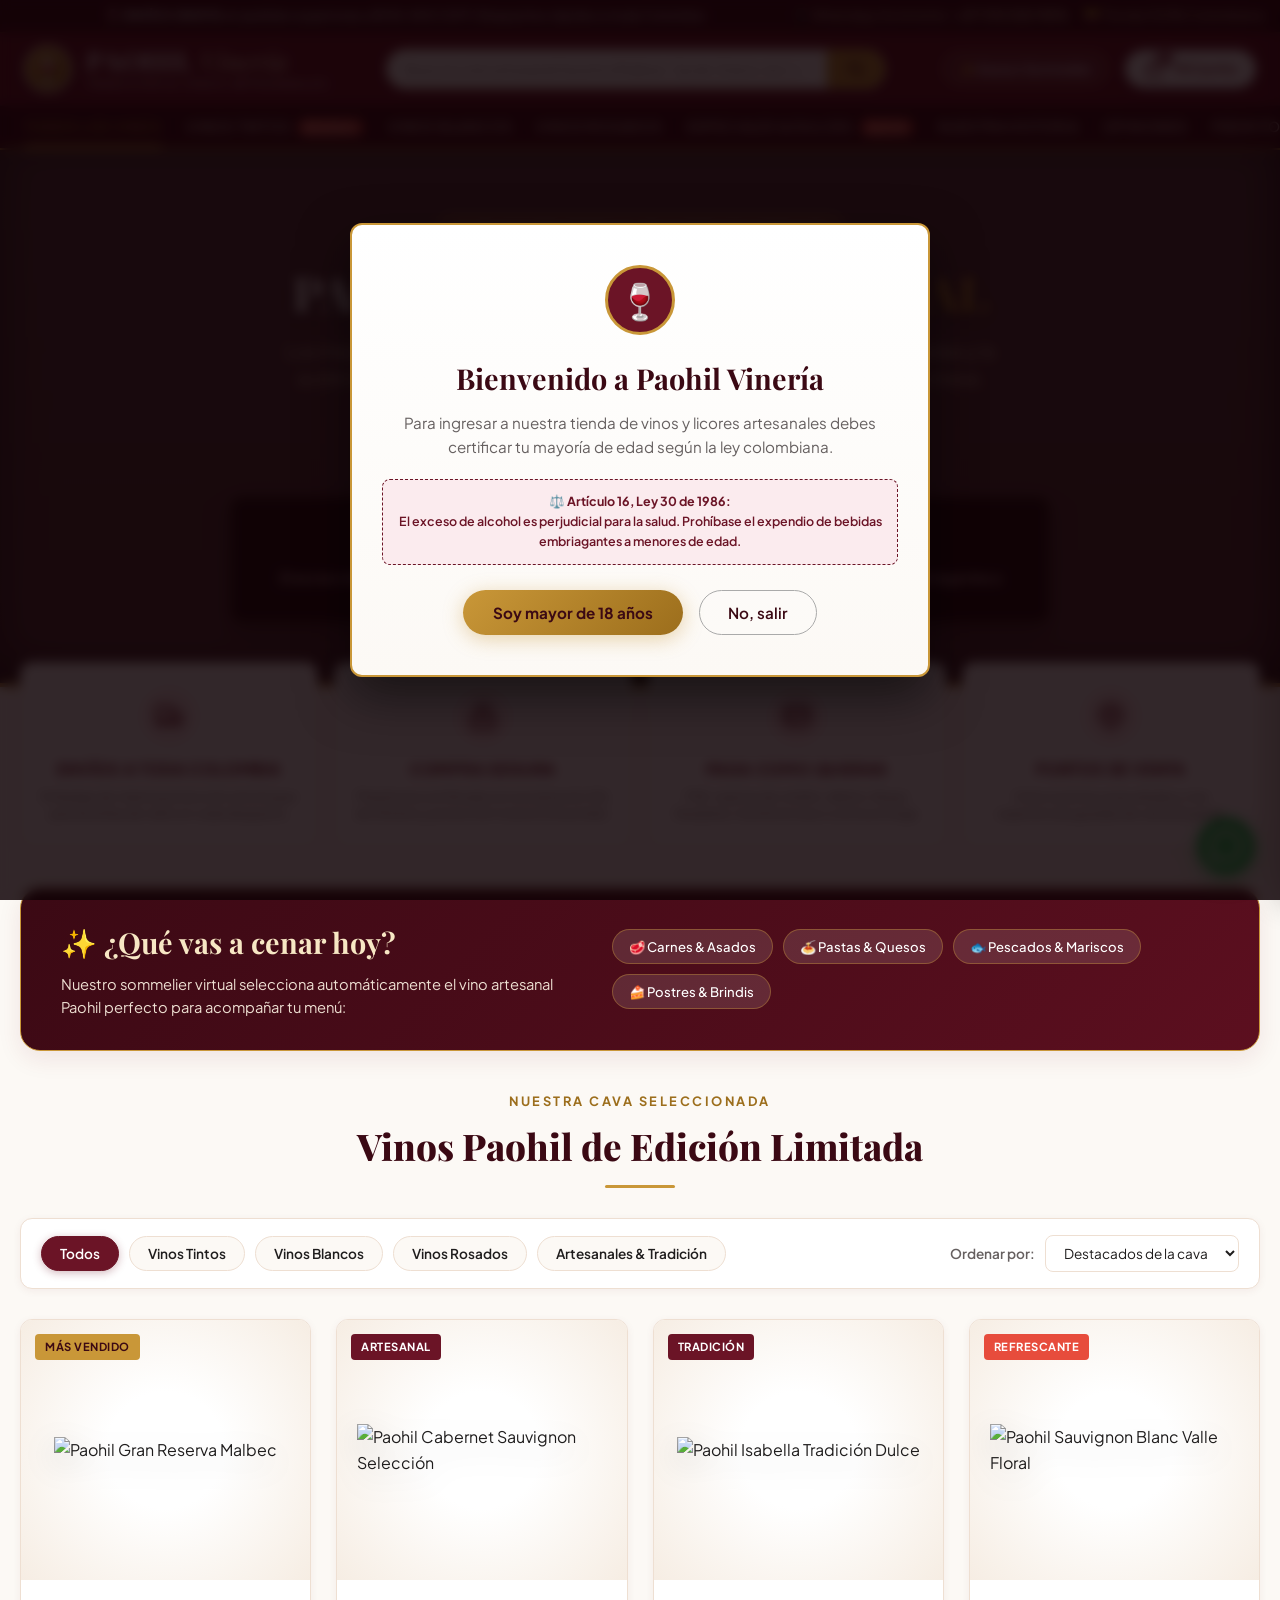
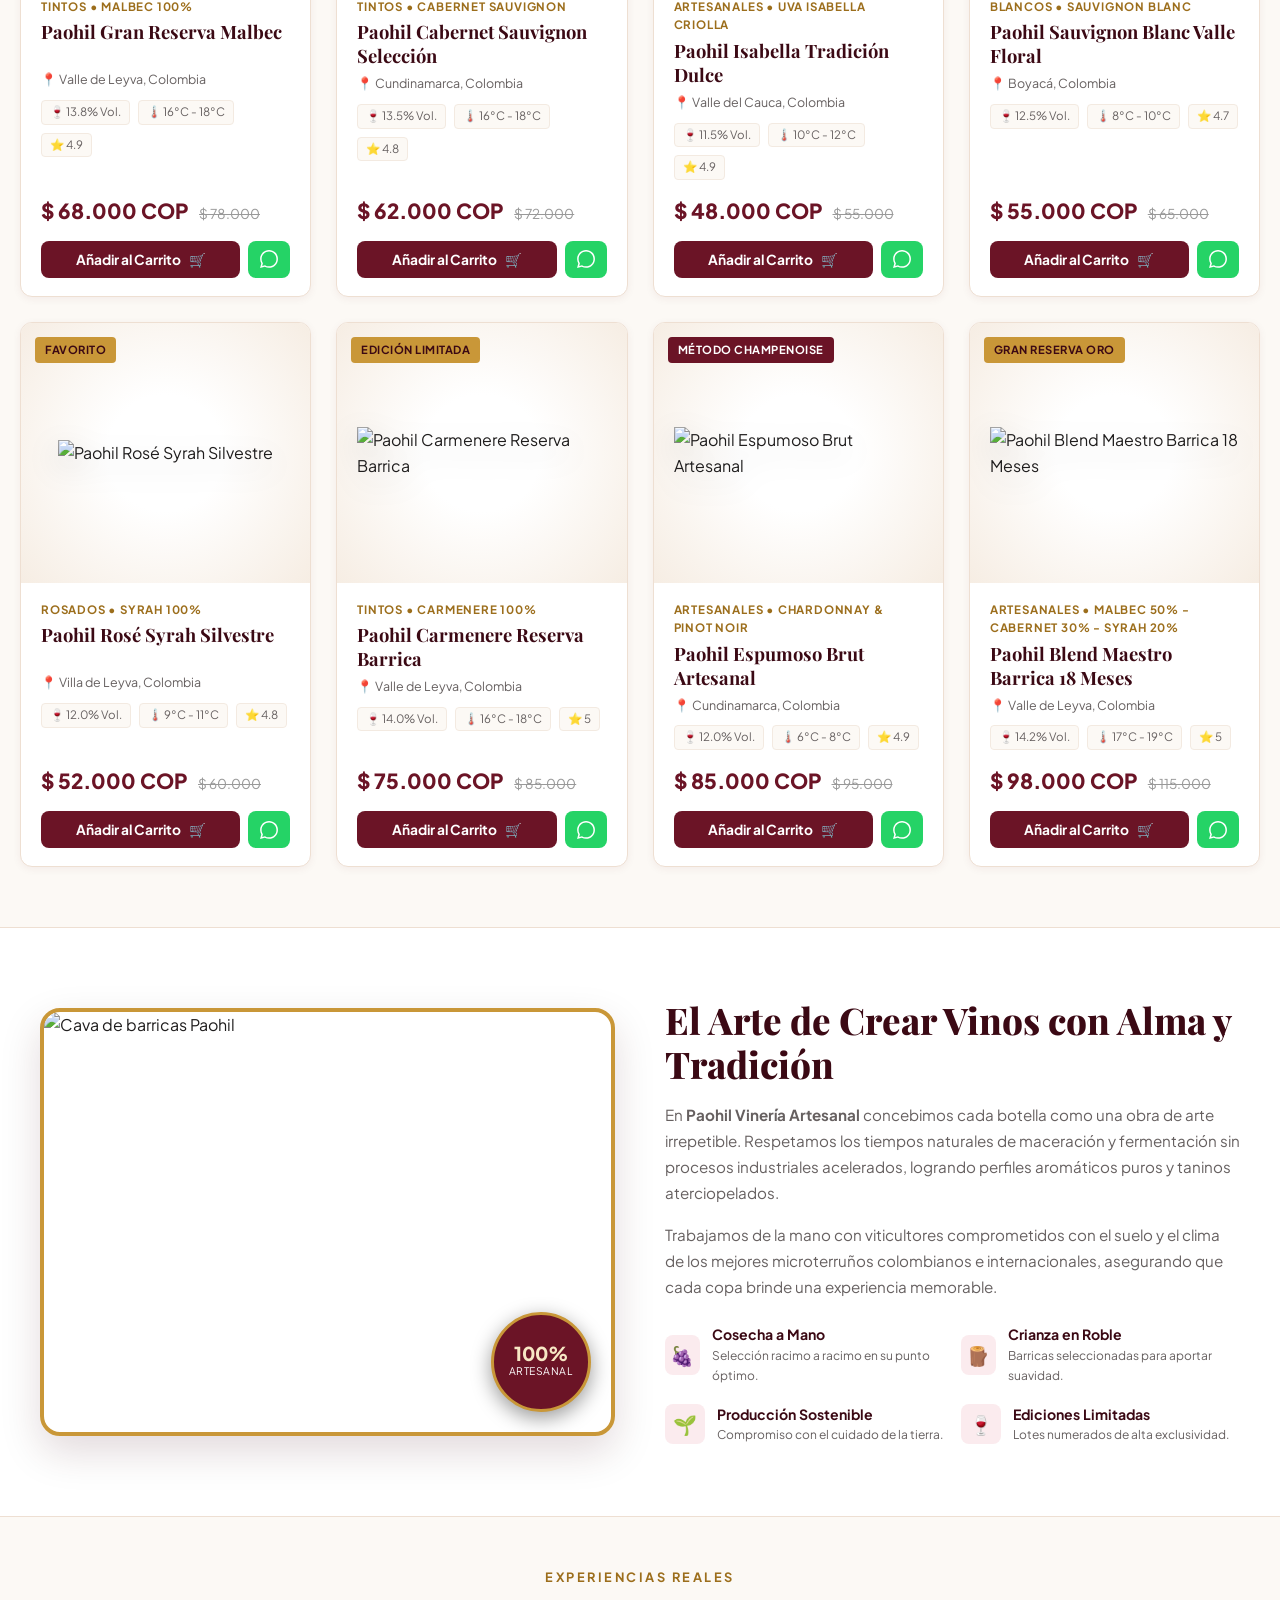
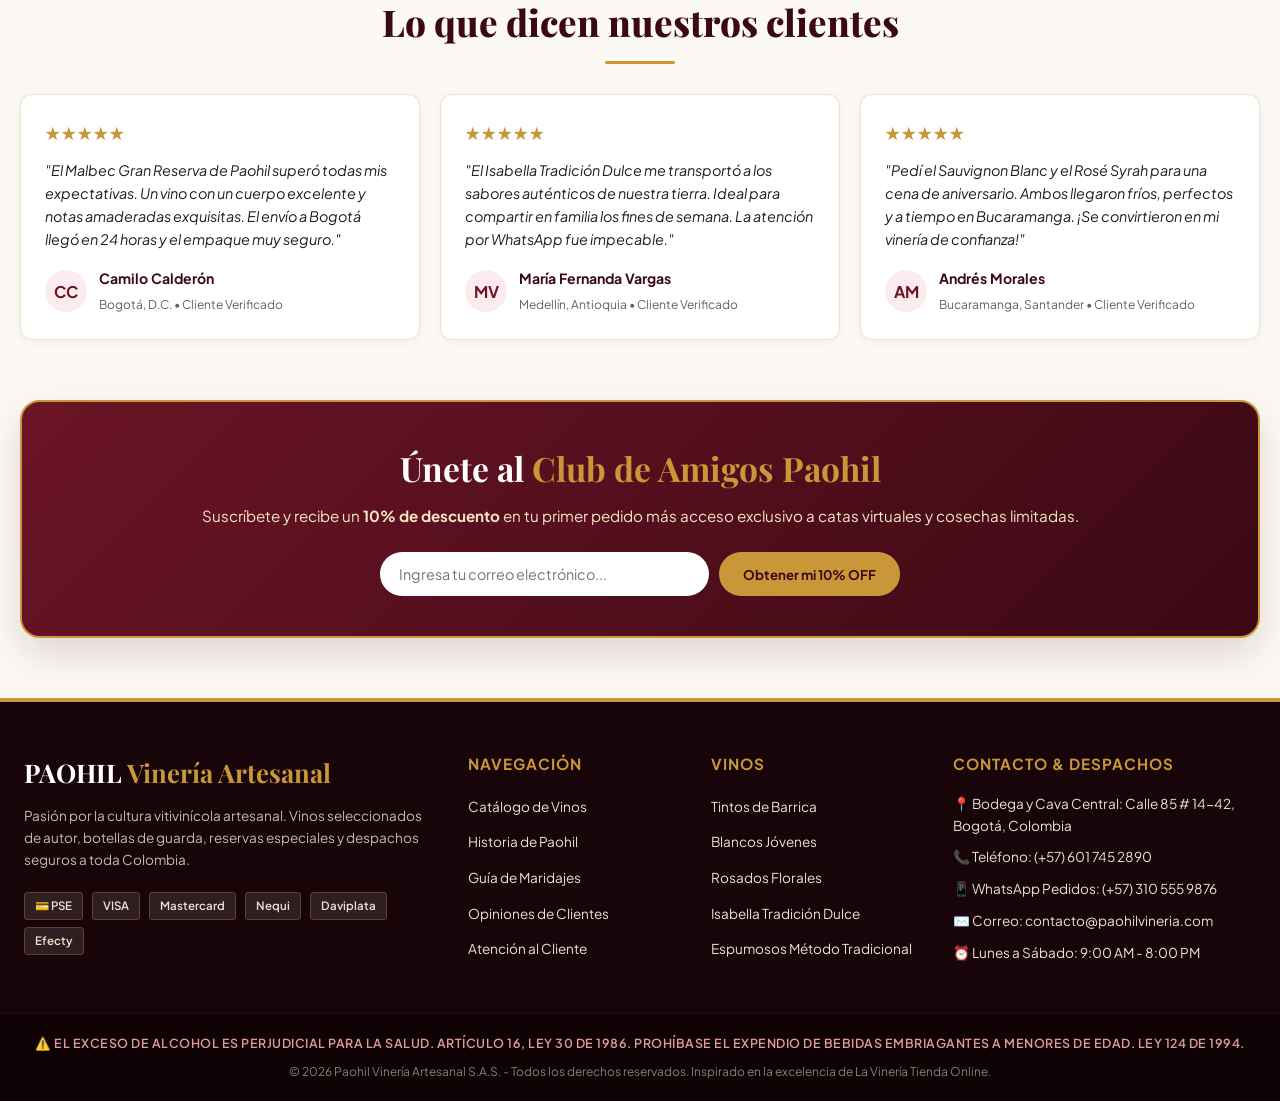
==== index.html @ 7df6f66c "Initial commit: Paohil Vineria Artesanal tienda online de vinos" ====
<!DOCTYPE html>
<html lang="es">
<head>
  <meta charset="UTF-8">
  <meta name="viewport" content="width=device-width, initial-scale=1.0">
  <title>Paohil Vinería Artesanal | Tienda Online de Vinos de Autor</title>
  
  <!-- Google Fonts para tipografía de lujo y lectura moderna -->
  <link rel="preconnect" href="https://fonts.googleapis.com">
  <link rel="preconnect" href="https://fonts.gstatic.com" crossorigin>
  <link href="https://fonts.googleapis.com/css2?family=Playfair+Display:ital,wght@0,600;0,700;0,800;1,400;1,700&family=Plus+Jakarta+Sans:wght@400;500;600;700;800&display=swap" rel="stylesheet">
  
  <!-- Hoja de estilos -->
  <link rel="stylesheet" href="styles.css">
  
  <!-- Favicon simbólico -->
  <link rel="icon" href="data:image/svg+xml,<svg xmlns=%22http://www.w3.org/2000/svg%22 viewBox=%220 0 100 100%22><text y=%22.9em%22 font-size=%2290%22>🍷</text></svg>">
</head>
<body>

  <!-- ==========================================================================
       BARRA SUPERIOR INFORMATIVA & AVISO LEGAL COLOMBIANO
       ========================================================================== -->
  <div class="top-legal-bar">
    <div class="legal-text">
      🍷 <strong>ENVÍOS GRATIS</strong> en pedidos superiores a $150.000 COP | Despachos rápidos a toda Colombia
    </div>
    <div class="top-contact">
      <span>📱 WhatsApp Sommelier: <a href="https://wa.me/573105559876" target="_blank">+57 310 555 9876</a></span>
      <span>🇨🇴 Tienda 100% Colombiana</span>
    </div>
  </div>

  <!-- ==========================================================================
       ENCABEZADO PRINCIPAL (HEADER)
       ========================================================================== -->
  <header class="main-header">
    <div class="header-container">
      
      <!-- Logotipo de Paohil Vinería Artesanal -->
      <a href="#" class="brand-logo" onclick="resetFilters(); return false;">
        <div class="logo-crest">🍷</div>
        <div class="brand-text">
          <h1>PAOHIL <span>Vinería</span></h1>
          <p>Tradición & Vinos Artesanales</p>
        </div>
      </a>

      <!-- Buscador en tiempo real de vinos -->
      <div class="header-search">
        <div class="search-input-wrapper">
          <input type="text" id="searchInput" placeholder="Busca tu vino artesanal favorito (Malbec, Syrah, Dulce, etc.)...">
          <button class="search-btn" title="Buscar vino" onclick="renderProducts()">
            <svg width="18" height="18" fill="none" stroke="currentColor" stroke-width="2.5" viewBox="0 0 24 24">
              <path stroke-linecap="round" stroke-linejoin="round" d="M21 21l-6-6m2-5a7 7 0 11-14 0 7 7 0 0114 0z"></path>
            </svg>
          </button>
        </div>
      </div>

      <!-- Acciones de cabecera: Asesoría y Carrito de compras -->
      <div class="header-actions">
        <button class="sommelier-btn" onclick="document.getElementById('sommelierSection').scrollIntoView({behavior: 'smooth'})">
          <span>✨ Asesor Sommelier</span>
        </button>

        <button class="cart-button" id="headerCartBtn" title="Ver carrito">
          <div class="cart-icon-wrapper">
            <svg width="22" height="22" fill="none" stroke="currentColor" stroke-width="2" viewBox="0 0 24 24">
              <path stroke-linecap="round" stroke-linejoin="round" d="M16 11V7a4 4 0 00-8 0v4M5 9h14l1 12H4L5 9z"></path>
            </svg>
            <span class="cart-count">0</span>
          </div>
          <span>Mi Carrito</span>
        </button>
      </div>

    </div>

    <!-- Navegación por categorías de vino -->
    <nav class="sub-nav">
      <div class="sub-nav-container">
        <ul class="nav-links">
          <li><a href="#catalogoSection" class="active" onclick="filterByCategory('todos')">Todos los Vinos</a></li>
          <li><a href="#catalogoSection" onclick="filterByCategory('tintos')">Vinos Tintos <span class="nav-badge-pill">Reserva</span></a></li>
          <li><a href="#catalogoSection" onclick="filterByCategory('blancos')">Vinos Blancos</a></li>
          <li><a href="#catalogoSection" onclick="filterByCategory('rosados')">Vinos Rosados</a></li>
          <li><a href="#catalogoSection" onclick="filterByCategory('artesanales')">Especiales & Dulces <span class="nav-badge-pill">Autor</span></a></li>
          <li><a href="#aboutSection">Nuestra Historia</a></li>
          <li><a href="#reviewsSection">Opiniones</a></li>
          <li><a href="https://wa.me/573105559876" target="_blank">Pedir por WhatsApp</a></li>
        </ul>
      </div>
    </nav>
  </header>

  <!-- ==========================================================================
       HERO BANNER PRINCIPAL (INSPIRADO EN LA REFERENCIA CON CERTIFICACIÓN +18)
       ========================================================================== -->
  <section class="hero-section">
    <div class="hero-content">
      <div class="hero-tag">✨ Selección Especial de Autor Colombiano</div>
      <h2 class="hero-title">PAOHIL <span>VINERÍA ARTESANAL</span></h2>
      <p class="hero-subtitle">
        Los mejores vinos artesanales elaborados con paciencia, cepas seleccionadas y la auténtica pasión de nuestras bodegas. Disfruta aromas inigualables en tu mesa.
      </p>

      <div class="hero-buttons">
        <button class="btn-primary" onclick="document.getElementById('catalogoSection').scrollIntoView({behavior: 'smooth'})">
          <span>Explorar Catálogo</span> 🍷
        </button>
        <button class="btn-outline" onclick="document.getElementById('sommelierSection').scrollIntoView({behavior: 'smooth'})">
          <span>Recomendador de Maridaje</span> ✨
        </button>
      </div>

      <!-- Cuadro de Advertencia Legal Colombiana (como en la referencia) -->
      <div class="hero-legal-box">
        <div class="brand-reg">PAOHIL VINERÍA ARTESANAL S.A.S. • MARCA REGISTRADA</div>
        <div class="age-cert">Al ingresar a esta página certifico que soy mayor de edad.</div>
        <div class="law-warning">El exceso de alcohol es perjudicial para la salud. Ley 30 de 1986. Prohíbase el expendio de bebidas embriagantes a menores de edad.</div>
      </div>
    </div>
  </section>

  <!-- ==========================================================================
       LOS 4 BLOQUES DE CONFIANZA (IDÉNTICOS AL ESTILO DE LA FOTO DE REFERENCIA)
       ========================================================================== -->
  <section class="trust-features-section">
    <div class="features-grid">
      
      <!-- Tarjeta 1: Envíos -->
      <div class="feature-card" onclick="showToast('🚚 Despachos diarios a Bogotá, Medellín, Cali, Barranquilla y todo el país.')">
        <div class="feature-icon-box">
          <svg width="32" height="32" fill="none" stroke="currentColor" stroke-width="2" viewBox="0 0 24 24">
            <path stroke-linecap="round" stroke-linejoin="round" d="M13 16V6a1 1 0 00-1-1H4a1 1 0 00-1 1v10a1 1 0 001 1h1m8-1a1 1 0 01-1 1H9m4-1V8a1 1 0 011-1h2.586a1 1 0 01.707.293l3.414 3.414a1 1 0 01.293.707V16a1 1 0 01-1 1h-1m-6-1a1 1 0 001 1h1M5 17a2 2 0 104 0m-4 0a2 2 0 114 0m6 0a2 2 0 104 0m-4 0a2 2 0 114 0"></path>
          </svg>
        </div>
        <h3>ENVÍOS A TODA COLOMBIA</h3>
        <p>Embalaje de máxima protección antichoque para botellas de vidrio en cada despacho.</p>
      </div>

      <!-- Tarjeta 2: Compra Segura -->
      <div class="feature-card" onclick="showToast('🔒 Tus pagos y datos están cifrados con certificado SSL de alta seguridad.')">
        <div class="feature-icon-box">
          <svg width="32" height="32" fill="none" stroke="currentColor" stroke-width="2" viewBox="0 0 24 24">
            <path stroke-linecap="round" stroke-linejoin="round" d="M12 15v2m-6 4h12a2 2 0 002-2v-6a2 2 0 00-2-2H6a2 2 0 00-2 2v6a2 2 0 002 2zm10-10V7a4 4 0 00-8 0v4h8z"></path>
          </svg>
        </div>
        <h3>COMPRA SEGURA</h3>
        <p>Plataforma certificada con encriptación SSL de 256 bits y protección total al consumidor.</p>
      </div>

      <!-- Tarjeta 3: Paga Como Quieras -->
      <div class="feature-card" onclick="showToast('💳 Aceptamos PSE, Nequi, Daviplata, Tarjetas y pago contra entrega.')">
        <div class="feature-icon-box">
          <svg width="32" height="32" fill="none" stroke="currentColor" stroke-width="2" viewBox="0 0 24 24">
            <path stroke-linecap="round" stroke-linejoin="round" d="M3 10h18M7 15h1m4 0h1m-7 4h12a3 3 0 003-3V8a3 3 0 00-3-3H6a3 3 0 00-3 3v8a3 3 0 003 3z"></path>
          </svg>
        </div>
        <h3>PAGA COMO QUIERAS</h3>
        <p>PSE, tarjetas de crédito, débito, Nequi, Daviplata, transferencias o contra entrega.</p>
      </div>

      <!-- Tarjeta 4: Puntos de Venta & Catas -->
      <div class="feature-card" onclick="showToast('📍 Conoce nuestras cavas aliadas en Villa de Leyva, Bogotá y Medellín.')">
        <div class="feature-icon-box">
          <svg width="32" height="32" fill="none" stroke="currentColor" stroke-width="2" viewBox="0 0 24 24">
            <path stroke-linecap="round" stroke-linejoin="round" d="M17.657 16.657L13.414 20.9a1.998 1.998 0 01-2.827 0l-4.244-4.243a8 8 0 1111.314 0z"></path>
            <path stroke-linecap="round" stroke-linejoin="round" d="M15 11a3 3 0 11-6 0 3 3 0 016 0z"></path>
          </svg>
        </div>
        <h3>PUNTOS DE VENTA</h3>
        <p>Visita nuestras cavas aliadas y vive experiencias guiadas de cata artesanal.</p>
      </div>

    </div>
  </section>

  <!-- ==========================================================================
       ASESOR SOMMELIER INTERACTIVO (MARIDAJE)
       ========================================================================== -->
  <section class="sommelier-advisor-section" id="sommelierSection">
    <div class="advisor-card">
      <div class="advisor-text">
        <h2>✨ ¿Qué vas a cenar hoy?</h2>
        <p>Nuestro sommelier virtual selecciona automáticamente el vino artesanal Paohil perfecto para acompañar tu menú:</p>
      </div>
      <div class="advisor-options">
        <button class="pairing-chip" data-pairing="carnes">🥩 Carnes & Asados</button>
        <button class="pairing-chip" data-pairing="pastas">🍝 Pastas & Quesos</button>
        <button class="pairing-chip" data-pairing="pescados">🐟 Pescados & Mariscos</button>
        <button class="pairing-chip" data-pairing="postres">🍰 Postres & Brindis</button>
      </div>
    </div>
  </section>

  <!-- ==========================================================================
       CATÁLOGO PRINCIPAL DE VINOS
       ========================================================================== -->
  <main class="catalog-section" id="catalogoSection">
    <div class="section-header">
      <span class="section-subtitle">Nuestra Cava Seleccionada</span>
      <h2 class="section-title">Vinos Paohil de Edición Limitada</h2>
    </div>

    <!-- Controles de filtrado y ordenamiento -->
    <div class="catalog-controls">
      <div class="category-filters">
        <button class="filter-btn active" data-category="todos">Todos</button>
        <button class="filter-btn" data-category="tintos">Vinos Tintos</button>
        <button class="filter-btn" data-category="blancos">Vinos Blancos</button>
        <button class="filter-btn" data-category="rosados">Vinos Rosados</button>
        <button class="filter-btn" data-category="artesanales">Artesanales & Tradición</button>
      </div>

      <div class="sort-wrapper">
        <label for="sortSelect">Ordenar por:</label>
        <select id="sortSelect" class="sort-select">
          <option value="default">Destacados de la cava</option>
          <option value="price-asc">Precio: Menor a Mayor</option>
          <option value="price-desc">Precio: Mayor a Menor</option>
          <option value="rating">Mejor Calificados ⭐</option>
        </select>
      </div>
    </div>

    <!-- Cuadrícula dinámica de productos (manejada por app.js) -->
    <div class="products-grid" id="productsGrid">
      <!-- Se llena dinámicamente con JavaScript -->
    </div>
  </main>

  <!-- ==========================================================================
       HISTORIA Y FILOSOFÍA ARTESANAL DE PAOHIL
       ========================================================================== -->
  <section class="about-section" id="aboutSection">
    <div class="about-container">
      <div class="about-image-wrapper">
        <img src="https://images.unsplash.com/photo-1506377247377-2a5b3b417ebb?q=80&w=1000&auto=format&fit=crop" alt="Cava de barricas Paohil">
        <div class="about-badge-seal">
          <span>100%</span>
          <span>Artesanal</span>
        </div>
      </div>

      <div class="about-text">
        <h2>El Arte de Crear Vinos con Alma y Tradición</h2>
        <p>
          En <strong>Paohil Vinería Artesanal</strong> concebimos cada botella como una obra de arte irrepetible. Respetamos los tiempos naturales de maceración y fermentación sin procesos industriales acelerados, logrando perfiles aromáticos puros y taninos aterciopelados.
        </p>
        <p>
          Trabajamos de la mano con viticultores comprometidos con el suelo y el clima de los mejores microterruños colombianos e internacionales, asegurando que cada copa brinde una experiencia memorable.
        </p>

        <div class="about-highlights">
          <div class="highlight-item">
            <div class="highlight-icon">🍇</div>
            <div>
              <h4>Cosecha a Mano</h4>
              <p>Selección racimo a racimo en su punto óptimo.</p>
            </div>
          </div>
          <div class="highlight-item">
            <div class="highlight-icon">🪵</div>
            <div>
              <h4>Crianza en Roble</h4>
              <p>Barricas seleccionadas para aportar suavidad.</p>
            </div>
          </div>
          <div class="highlight-item">
            <div class="highlight-icon">🌱</div>
            <div>
              <h4>Producción Sostenible</h4>
              <p>Compromiso con el cuidado de la tierra.</p>
            </div>
          </div>
          <div class="highlight-item">
            <div class="highlight-icon">🍷</div>
            <div>
              <h4>Ediciones Limitadas</h4>
              <p>Lotes numerados de alta exclusividad.</p>
            </div>
          </div>
        </div>
      </div>
    </div>
  </section>

  <!-- ==========================================================================
       RESEÑAS DE CLIENTES REALES (OPINIONES)
       ========================================================================== -->
  <section class="reviews-section" id="reviewsSection">
    <div class="section-header">
      <span class="section-subtitle">Experiencias Reales</span>
      <h2 class="section-title">Lo que dicen nuestros clientes</h2>
    </div>

    <div class="reviews-grid">
      <div class="review-card">
        <div>
          <div class="review-stars">★★★★★</div>
          <p class="review-text">
            "El Malbec Gran Reserva de Paohil superó todas mis expectativas. Un vino con un cuerpo excelente y notas amaderadas exquisitas. El envío a Bogotá llegó en 24 horas y el empaque muy seguro."
          </p>
        </div>
        <div class="review-author">
          <div class="review-avatar">CC</div>
          <div class="review-info">
            <h4>Camilo Calderón</h4>
            <span>Bogotá, D.C. • Cliente Verificado</span>
          </div>
        </div>
      </div>

      <div class="review-card">
        <div>
          <div class="review-stars">★★★★★</div>
          <p class="review-text">
            "El Isabella Tradición Dulce me transportó a los sabores auténticos de nuestra tierra. Ideal para compartir en familia los fines de semana. La atención por WhatsApp fue impecable."
          </p>
        </div>
        <div class="review-author">
          <div class="review-avatar">MV</div>
          <div class="review-info">
            <h4>María Fernanda Vargas</h4>
            <span>Medellín, Antioquia • Cliente Verificado</span>
          </div>
        </div>
      </div>

      <div class="review-card">
        <div>
          <div class="review-stars">★★★★★</div>
          <p class="review-text">
            "Pedí el Sauvignon Blanc y el Rosé Syrah para una cena de aniversario. Ambos llegaron fríos, perfectos y a tiempo en Bucaramanga. ¡Se convirtieron en mi vinería de confianza!"
          </p>
        </div>
        <div class="review-author">
          <div class="review-avatar">AM</div>
          <div class="review-info">
            <h4>Andrés Morales</h4>
            <span>Bucaramanga, Santander • Cliente Verificado</span>
          </div>
        </div>
      </div>
    </div>
  </section>

  <!-- ==========================================================================
       BANNER CLUB DE VINOS & NEWSLETTER CON 10% DE DESCUENTO
       ========================================================================== -->
  <section class="newsletter-banner">
    <div class="newsletter-box">
      <h2>Únete al <span>Club de Amigos Paohil</span></h2>
      <p>Suscríbete y recibe un <strong>10% de descuento</strong> en tu primer pedido más acceso exclusivo a catas virtuales y cosechas limitadas.</p>
      <form class="newsletter-form" id="newsletterForm">
        <input type="email" id="newsletterEmail" placeholder="Ingresa tu correo electrónico..." required>
        <button type="submit">Obtener mi 10% OFF</button>
      </form>
    </div>
  </section>

  <!-- ==========================================================================
       PIE DE PÁGINA (FOOTER CON AVISO LEGAL COMPLETO)
       ========================================================================== -->
  <footer class="site-footer">
    <div class="footer-top">
      <div class="footer-brand">
        <h3>PAOHIL <span>Vinería Artesanal</span></h3>
        <p>
          Pasión por la cultura vitivinícola artesanal. Vinos seleccionados de autor, botellas de guarda, reservas especiales y despachos seguros a toda Colombia.
        </p>
        <div class="payment-badges">
          <span>💳 PSE</span>
          <span>VISA</span>
          <span>Mastercard</span>
          <span>Nequi</span>
          <span>Daviplata</span>
          <span>Efecty</span>
        </div>
      </div>

      <div class="footer-col">
        <h4>Navegación</h4>
        <ul class="footer-links">
          <li><a href="#catalogoSection">Catálogo de Vinos</a></li>
          <li><a href="#aboutSection">Historia de Paohil</a></li>
          <li><a href="#sommelierSection">Guía de Maridajes</a></li>
          <li><a href="#reviewsSection">Opiniones de Clientes</a></li>
          <li><a href="https://wa.me/573105559876" target="_blank">Atención al Cliente</a></li>
        </ul>
      </div>

      <div class="footer-col">
        <h4>Vinos</h4>
        <ul class="footer-links">
          <li><a href="#catalogoSection" onclick="filterByCategory('tintos')">Tintos de Barrica</a></li>
          <li><a href="#catalogoSection" onclick="filterByCategory('blancos')">Blancos Jóvenes</a></li>
          <li><a href="#catalogoSection" onclick="filterByCategory('rosados')">Rosados Florales</a></li>
          <li><a href="#catalogoSection" onclick="filterByCategory('artesanales')">Isabella Tradición Dulce</a></li>
          <li><a href="#catalogoSection" onclick="filterByCategory('artesanales')">Espumosos Método Tradicional</a></li>
        </ul>
      </div>

      <div class="footer-col contact-info">
        <h4>Contacto & Despachos</h4>
        <p>📍 Bodega y Cava Central: Calle 85 # 14-42, Bogotá, Colombia</p>
        <p>📞 Teléfono: (+57) 601 745 2890</p>
        <p>📱 WhatsApp Pedidos: (+57) 310 555 9876</p>
        <p>✉️ Correo: contacto@paohilvineria.com</p>
        <p>⏰ Lunes a Sábado: 9:00 AM - 8:00 PM</p>
      </div>
    </div>

    <div class="footer-bottom">
      <div class="footer-legal-notice">
        ⚠️ EL EXCESO DE ALCOHOL ES PERJUDICIAL PARA LA SALUD. ARTÍCULO 16, LEY 30 DE 1986. PROHÍBASE EL EXPENDIO DE BEBIDAS EMBRIAGANTES A MENORES DE EDAD. LEY 124 DE 1994.
      </div>
      <div class="footer-copy">
        © 2026 Paohil Vinería Artesanal S.A.S. - Todos los derechos reservados. Inspirado en la excelencia de La Vinería Tienda Online.
      </div>
    </div>
  </footer>

  <!-- ==========================================================================
       CARRITO DESLIZABLE (SLIDE-OVER DRAWER)
       ========================================================================== -->
  <div class="cart-overlay" id="cartOverlay"></div>
  <aside class="cart-drawer" id="cartDrawer">
    <div class="cart-header">
      <h3>
        <svg width="24" height="24" fill="none" stroke="currentColor" stroke-width="2" viewBox="0 0 24 24">
          <path stroke-linecap="round" stroke-linejoin="round" d="M16 11V7a4 4 0 00-8 0v4M5 9h14l1 12H4L5 9z"></path>
        </svg>
        <span>Tu Pedido Paohil</span>
      </h3>
      <button class="cart-close-btn" id="cartCloseBtn" title="Cerrar carrito">&times;</button>
    </div>

    <!-- Barra de progreso para envío gratis -->
    <div class="cart-free-shipping-progress">
      <span id="shippingProgressText">Envíos GRATIS por compras superiores a $150.000 COP</span>
      <div class="progress-bar-bg">
        <div class="progress-bar-fill" id="shippingProgressBar"></div>
      </div>
    </div>

    <!-- Lista de items en el carrito -->
    <div class="cart-items-list" id="cartItemsList">
      <!-- Se renderiza con JS -->
    </div>

    <!-- Resumen y botones de compra -->
    <div class="cart-footer">
      <div class="cart-summary-line">
        <span>Subtotal:</span>
        <span id="cartSubtotal">$0 COP</span>
      </div>
      <div class="cart-summary-line">
        <span>Costo de Envío:</span>
        <span id="cartShipping">$0 COP</span>
      </div>
      <div class="cart-summary-line total-line">
        <span>Total:</span>
        <span id="cartTotal">$0 COP</span>
      </div>

      <div class="cart-checkout-actions" id="cartCheckoutActions">
        <button class="btn-whatsapp-checkout" id="btnWhatsAppCheckout">
          <span>Completar Pedido por WhatsApp</span> 📱
        </button>
        <button class="btn-pse-checkout" id="btnPSECheckout">
          <span>Pagar con PSE / Tarjeta / Nequi</span> 💳
        </button>
      </div>
    </div>
  </aside>

  <!-- ==========================================================================
       MODAL DE CONTROL DE EDAD (COLOMBIAN AGE GATE - LEY 30 DE 1986)
       ========================================================================== -->
  <div class="modal-overlay" id="ageGateModal">
    <div class="modal-window age-gate-window">
      <div class="crest">🍷</div>
      <h2>Bienvenido a Paohil Vinería</h2>
      <p>Para ingresar a nuestra tienda de vinos y licores artesanales debes certificar tu mayoría de edad según la ley colombiana.</p>
      
      <div class="age-legal-box">
        ⚖️ <strong>Artículo 16, Ley 30 de 1986:</strong><br>
        El exceso de alcohol es perjudicial para la salud. Prohíbase el expendio de bebidas embriagantes a menores de edad.
      </div>

      <div class="age-actions">
        <button class="btn-primary" id="btnAgeConfirm">Soy mayor de 18 años</button>
        <button class="btn-outline" id="btnAgeReject" style="color: var(--wine-dark); border-color: #aaa;">No, salir</button>
      </div>
    </div>
  </div>

  <!-- ==========================================================================
       MODAL DE VISTA RÁPIDA / FICHA DE CATA DEL VINO
       ========================================================================== -->
  <div class="modal-overlay" id="quickViewModal">
    <div class="modal-window quick-view-window">
      <button class="modal-close-icon" onclick="closeQuickView()">&times;</button>
      
      <div class="qv-image">
        <img id="qvWineImg" src="" alt="Vino seleccionado">
      </div>

      <div class="qv-details">
        <span class="qv-origin" id="qvWineOrigin">ORIGEN & CEPA</span>
        <h3 id="qvWineTitle">Nombre del Vino</h3>
        <div class="qv-price" id="qvWinePrice">$0 COP</div>
        <p class="qv-desc" id="qvWineDesc">Descripción del vino artesanal.</p>

        <!-- Notas de cata del Sommelier -->
        <div class="tasting-notes-grid">
          <div class="tasting-item">
            <strong>👁️ Vista:</strong>
            <span id="qvVista">Rojo rubí</span>
          </div>
          <div class="tasting-item">
            <strong>👃 Nariz:</strong>
            <span id="qvNariz">Frutos negros</span>
          </div>
          <div class="tasting-item">
            <strong>👅 En Boca:</strong>
            <span id="qvBoca">Taninos sedosos</span>
          </div>
          <div class="tasting-item">
            <strong>🍽️ Maridaje:</strong>
            <span id="qvMaridaje">Carnes y pastas</span>
          </div>
        </div>

        <div style="display: flex; gap: 10px; align-items: center; margin-top: 15px;">
          <input type="number" id="qvQtyInput" value="1" min="1" max="24" style="width: 60px; padding: 10px; text-align: center; border: 1px solid var(--border-color); border-radius: 6px; font-weight: 700;">
          <button class="btn-primary" id="qvAddCartBtn" style="flex: 1;">Añadir al Carrito 🛒</button>
        </div>
      </div>
    </div>
  </div>

  <!-- ==========================================================================
       MODAL DE CHECKOUT PSE / TARJETAS DIRECTO
       ========================================================================== -->
  <div class="modal-overlay" id="pseModal">
    <div class="modal-window" style="padding: 30px;">
      <button class="modal-close-icon" onclick="closePSEModal()">&times;</button>
      <div style="text-align: center; margin-bottom: 20px;">
        <h3 style="font-family: var(--font-serif); font-size: 1.5rem; color: var(--wine-dark);">Finalizar Compra</h3>
        <p style="font-size: 0.85rem; color: var(--text-muted);">Total a liquidar: <strong id="checkoutTotalDisplay" style="color: var(--primary-burgundy); font-size: 1.1rem;"></strong></p>
      </div>

      <form onsubmit="processCheckoutForm(event)" style="display: flex; flex-direction: column; gap: 14px;">
        <div>
          <label style="display: block; font-size: 0.82rem; font-weight: 700; margin-bottom: 4px;">Nombre Completo:</label>
          <input type="text" id="clientName" required placeholder="Ej: Juan Pérez" style="width: 100%; padding: 10px 14px; border: 1px solid var(--border-color); border-radius: 6px; outline: none;">
        </div>

        <div>
          <label style="display: block; font-size: 0.82rem; font-weight: 700; margin-bottom: 4px;">Ciudad de Entrega:</label>
          <select id="clientCity" required style="width: 100%; padding: 10px 14px; border: 1px solid var(--border-color); border-radius: 6px; outline: none; background: #fff;">
            <option value="Bogotá D.C.">Bogotá D.C. (Entrega 24 hrs)</option>
            <option value="Medellín">Medellín (Entrega 24-48 hrs)</option>
            <option value="Cali">Cali (Entrega 24-48 hrs)</option>
            <option value="Barranquilla">Barranquilla (Entrega 48 hrs)</option>
            <option value="Bucaramanga">Bucaramanga (Entrega 24-48 hrs)</option>
            <option value="Cartagena">Cartagena (Entrega 48 hrs)</option>
            <option value="Otra Ciudad / Municipio">Otra Ciudad / Municipio de Colombia</option>
          </select>
        </div>

        <div>
          <label style="display: block; font-size: 0.82rem; font-weight: 700; margin-bottom: 4px;">Dirección de Entrega:</label>
          <input type="text" id="clientAddress" required placeholder="Ej: Cra 15 # 93-40 Apto 402" style="width: 100%; padding: 10px 14px; border: 1px solid var(--border-color); border-radius: 6px; outline: none;">
        </div>

        <div>
          <label style="display: block; font-size: 0.82rem; font-weight: 700; margin-bottom: 4px;">Medio de Pago:</label>
          <select id="clientPaymentMethod" required style="width: 100%; padding: 10px 14px; border: 1px solid var(--border-color); border-radius: 6px; outline: none; background: #fff;">
            <option value="PSE / Débito Bancario">PSE / Débito Bancario (Cualquier banco)</option>
            <option value="Nequi / Daviplata">Nequi / Daviplata (Transferencia directa)</option>
            <option value="Tarjeta de Crédito (Visa / Mastercard)">Tarjeta de Crédito (Visa / Mastercard / Amex)</option>
            <option value="Pago Contra Entrega">Pago Contra Entrega en Efectivo / Datáfono</option>
          </select>
        </div>

        <button type="submit" class="btn-primary" style="margin-top: 10px; width: 100%; justify-content: center;">
          Confirmar y Procesar Pedido Seguro 🔒
        </button>
      </form>
    </div>
  </div>

  <!-- ==========================================================================
       MODAL DE PEDIDO CONFIRMADO (RECIBO DE COMPRA)
       ========================================================================== -->
  <div class="modal-overlay" id="orderSuccessModal">
    <div class="modal-window" style="padding: 35px 25px; text-align: center;">
      <div style="width: 60px; height: 60px; background: #e8f8f0; color: #27ae60; border-radius: 50%; display: inline-flex; align-items: center; justify-content: center; font-size: 2rem; margin-bottom: 16px;">
        ✓
      </div>
      <h3 style="font-family: var(--font-serif); font-size: 1.6rem; color: var(--wine-dark); margin-bottom: 8px;">¡Pedido Confirmado con Éxito!</h3>
      <p style="font-size: 0.9rem; color: var(--text-muted); margin-bottom: 20px;">
        Gracias por tu compra en Paohil Vinería Artesanal. Estamos preparando tus botellas con empaque seguro antichoque.
      </p>

      <div style="background: var(--bg-parchment); border: 1px solid var(--border-color); border-radius: 8px; padding: 16px; text-align: left; font-size: 0.85rem; margin-bottom: 20px;">
        <div><strong>Número de Pedido:</strong> <span id="successOrderNumber" style="color: var(--primary-burgundy); font-weight: 800;"></span></div>
        <div style="margin-top: 6px;"><strong>Cliente:</strong> <span id="successClientName"></span></div>
        <div style="margin-top: 6px;"><strong>Destino:</strong> <span id="successClientCity"></span></div>
        <div style="margin-top: 6px;"><strong>Forma de Pago:</strong> <span id="successPayment"></span></div>
      </div>

      <button class="btn-primary" onclick="closeSuccessModal()" style="margin: 0 auto;">
        Continuar Explorando
      </button>
    </div>
  </div>

  <!-- ==========================================================================
       BOTÓN FLOTANTE DE WHATSAPP (ASESORÍA DIRECTA)
       ========================================================================== -->
  <a href="https://wa.me/573105559876?text=Hola%20Paohil%20Vinería%20Artesanal,%20deseo%20asesoría%20sobre%20sus%20vinos" target="_blank" class="floating-whatsapp" title="Hablar con Sommelier por WhatsApp">
    <div class="whatsapp-tooltip">¿Dudas? Habla con nuestro Sommelier 🍷</div>
    <svg width="32" height="32" fill="currentColor" viewBox="0 0 24 24">
      <path d="M.057 24l1.687-6.163c-1.041-1.804-1.588-3.849-1.587-5.946.003-6.556 5.338-11.891 11.893-11.891 3.181.001 6.167 1.24 8.413 3.488 2.245 2.248 3.481 5.236 3.48 8.414-.003 6.557-5.338 11.892-11.893 11.892-1.99-.001-3.951-.5-5.688-1.448l-6.305 1.654zm6.597-3.807c1.676.995 3.276 1.591 5.392 1.592 5.448 0 9.886-4.434 9.889-9.885.002-5.462-4.415-9.89-9.881-9.892-5.452 0-9.887 4.434-9.889 9.884-.001 2.225.651 3.891 1.746 5.634l-.999 3.648 3.742-.981z"/>
    </svg>
  </a>

  <!-- Script interactivo -->
  <script src="app.js"></script>

  <!-- Función auxiliar para botones de categoría en el menú -->
  <script>
    function filterByCategory(cat) {
      AppState.currentCategory = cat;
      document.querySelectorAll('.filter-btn').forEach(btn => {
        btn.classList.toggle('active', btn.getAttribute('data-category') === cat);
      });
      renderProducts();
      document.getElementById('catalogoSection').scrollIntoView({ behavior: 'smooth' });
    }
  </script>
</body>
</html>
---- styles.css ----
/* ==========================================================================
   PAOHIL VINERÍA ARTESANAL - ESTILOS PRINCIPALES
   Diseño de Tienda Online de Vinos Artesanales de Alta Gama
   ========================================================================== */

:root {
  --primary-burgundy: #6b1426;
  --primary-hover: #500f1c;
  --secondary-burgundy: #83182f;
  --wine-dark: #3b0914;
  --wine-light: #fbebee;
  --gold-accent: #c99738;
  --gold-light: #f7e7c4;
  --gold-dark: #9c6e1c;
  --text-dark: #1f1d1d;
  --text-muted: #666060;
  --bg-parchment: #fcf9f5;
  --bg-card: #ffffff;
  --border-color: #eedfd2;
  --border-light: #f3eae1;
  --success-color: #27ae60;
  --shadow-sm: 0 2px 8px rgba(107, 20, 38, 0.06);
  --shadow-md: 0 8px 24px rgba(107, 20, 38, 0.09);
  --shadow-lg: 0 16px 40px rgba(59, 9, 20, 0.15);
  --radius-sm: 6px;
  --radius-md: 12px;
  --radius-lg: 20px;
  --font-serif: 'Playfair Display', Georgia, serif;
  --font-sans: 'Plus Jakarta Sans', -apple-system, BlinkMacSystemFont, 'Segoe UI', Roboto, sans-serif;
  --transition: all 0.25s cubic-bezier(0.16, 1, 0.3, 1);
}

* {
  margin: 0;
  padding: 0;
  box-sizing: border-box;
}

body {
  font-family: var(--font-sans);
  background-color: var(--bg-parchment);
  color: var(--text-dark);
  line-height: 1.6;
  overflow-x: hidden;
  -webkit-font-smoothing: antialiased;
}

img {
  max-width: 100%;
  height: auto;
  display: block;
}

button, input, select {
  font-family: inherit;
}

a {
  text-decoration: none;
  color: inherit;
}

/* ==========================================================================
   TOP BARS & LEGAL BANNERS
   ========================================================================== */
.top-legal-bar {
  background-color: var(--wine-dark);
  color: #fff;
  font-size: 0.76rem;
  letter-spacing: 0.5px;
  padding: 6px 16px;
  text-align: center;
  display: flex;
  justify-content: space-between;
  align-items: center;
  border-bottom: 1px solid rgba(201, 151, 56, 0.3);
}

.top-legal-bar .legal-text {
  flex: 1;
  font-weight: 500;
  opacity: 0.95;
}

.top-legal-bar .top-contact {
  display: flex;
  align-items: center;
  gap: 16px;
  font-size: 0.78rem;
  color: var(--gold-light);
}

.top-legal-bar a {
  color: var(--gold-light);
  display: inline-flex;
  align-items: center;
  gap: 5px;
  font-weight: 600;
}

.top-legal-bar a:hover {
  text-decoration: underline;
}

/* ==========================================================================
   HEADER & NAVBAR
   ========================================================================== */
.main-header {
  background-color: var(--primary-burgundy);
  color: #fff;
  position: sticky;
  top: 0;
  z-index: 100;
  box-shadow: 0 4px 20px rgba(0, 0, 0, 0.25);
  border-bottom: 2px solid var(--gold-accent);
}

.header-container {
  max-width: 1300px;
  margin: 0 auto;
  padding: 12px 24px;
  display: flex;
  align-items: center;
  justify-content: space-between;
  gap: 20px;
}

/* Logo */
.brand-logo {
  display: flex;
  align-items: center;
  gap: 14px;
  color: #fff;
  transition: var(--transition);
}

.brand-logo:hover {
  opacity: 0.95;
  transform: translateY(-1px);
}

.logo-crest {
  width: 48px;
  height: 48px;
  background: linear-gradient(135deg, var(--gold-accent), var(--gold-dark));
  border-radius: 50%;
  display: flex;
  align-items: center;
  justify-content: center;
  color: var(--wine-dark);
  box-shadow: 0 2px 10px rgba(0, 0, 0, 0.3);
  border: 2px solid #fff;
  font-size: 1.5rem;
}

.brand-text h1 {
  font-family: var(--font-serif);
  font-size: 1.65rem;
  font-weight: 700;
  line-height: 1.1;
  letter-spacing: 0.8px;
  color: #ffffff;
}

.brand-text h1 span {
  color: var(--gold-light);
  font-weight: 400;
  font-style: italic;
}

.brand-text p {
  font-size: 0.68rem;
  letter-spacing: 2px;
  text-transform: uppercase;
  color: rgba(255, 255, 255, 0.85);
  font-weight: 500;
}

/* Header Search */
.header-search {
  flex: 1;
  max-width: 500px;
  position: relative;
}

.search-input-wrapper {
  display: flex;
  background: #fff;
  border-radius: 30px;
  overflow: hidden;
  box-shadow: 0 2px 10px rgba(0, 0, 0, 0.15);
  border: 1px solid rgba(201, 151, 56, 0.4);
}

.search-input-wrapper input {
  flex: 1;
  padding: 10px 18px;
  border: none;
  outline: none;
  font-size: 0.9rem;
  color: var(--text-dark);
}

.search-input-wrapper input::placeholder {
  color: #8c8c8c;
}

.search-btn {
  background: var(--gold-accent);
  color: var(--wine-dark);
  border: none;
  padding: 0 20px;
  cursor: pointer;
  display: flex;
  align-items: center;
  justify-content: center;
  transition: var(--transition);
  font-weight: 700;
}

.search-btn:hover {
  background: #deb54e;
}

/* Header Actions */
.header-actions {
  display: flex;
  align-items: center;
  gap: 16px;
}

.sommelier-btn {
  background: rgba(255, 255, 255, 0.1);
  border: 1px solid var(--gold-accent);
  color: #fff;
  padding: 8px 16px;
  border-radius: 20px;
  font-size: 0.82rem;
  font-weight: 600;
  display: flex;
  align-items: center;
  gap: 8px;
  cursor: pointer;
  transition: var(--transition);
}

.sommelier-btn:hover {
  background: var(--gold-accent);
  color: var(--wine-dark);
}

.cart-button {
  background: #ffffff;
  color: var(--primary-burgundy);
  border: none;
  padding: 8px 18px;
  border-radius: 30px;
  font-weight: 700;
  display: flex;
  align-items: center;
  gap: 10px;
  cursor: pointer;
  box-shadow: 0 4px 12px rgba(0, 0, 0, 0.2);
  transition: var(--transition);
  position: relative;
}

.cart-button:hover {
  background: var(--gold-light);
  transform: translateY(-2px);
}

.cart-icon-wrapper {
  position: relative;
  display: flex;
  align-items: center;
}

.cart-count {
  background: var(--primary-burgundy);
  color: #fff;
  font-size: 0.72rem;
  font-weight: 800;
  width: 20px;
  height: 20px;
  border-radius: 50%;
  display: flex;
  align-items: center;
  justify-content: center;
  position: absolute;
  top: -10px;
  right: -10px;
  border: 2px solid #fff;
}

/* Secondary Navigation Bar */
.sub-nav {
  background-color: var(--wine-dark);
  border-top: 1px solid rgba(255, 255, 255, 0.08);
}

.sub-nav-container {
  max-width: 1300px;
  margin: 0 auto;
  padding: 0 24px;
  display: flex;
  align-items: center;
  justify-content: space-between;
  overflow-x: auto;
}

.nav-links {
  display: flex;
  list-style: none;
  gap: 24px;
  white-space: nowrap;
}

.nav-links li a {
  display: inline-block;
  padding: 10px 0;
  font-size: 0.86rem;
  font-weight: 500;
  color: #eedfd2;
  text-transform: uppercase;
  letter-spacing: 0.8px;
  position: relative;
  transition: var(--transition);
}

.nav-links li a:hover,
.nav-links li a.active {
  color: var(--gold-accent);
}

.nav-links li a.active::after {
  content: '';
  position: absolute;
  bottom: 0;
  left: 0;
  width: 100%;
  height: 3px;
  background-color: var(--gold-accent);
  border-radius: 3px 3px 0 0;
}

.nav-badge-pill {
  background: linear-gradient(135deg, #e74c3c, #c0392b);
  color: #fff;
  font-size: 0.65rem;
  padding: 2px 7px;
  border-radius: 10px;
  margin-left: 5px;
  vertical-align: middle;
}

/* ==========================================================================
   HERO BANNER & COLOMBIAN LEGAL NOTICE
   ========================================================================== */
.hero-section {
  position: relative;
  background: linear-gradient(rgba(34, 4, 11, 0.78), rgba(49, 7, 16, 0.82)),
              url('https://images.unsplash.com/photo-1510812431401-41d2bd2722f3?q=80&w=1600&auto=format&fit=crop') center/cover no-repeat;
  color: #fff;
  padding: 65px 24px 60px;
  text-align: center;
  border-bottom: 4px solid var(--gold-accent);
  box-shadow: inset 0 -20px 40px rgba(0, 0, 0, 0.5);
}

.hero-content {
  max-width: 950px;
  margin: 0 auto;
}

.hero-tag {
  display: inline-flex;
  align-items: center;
  gap: 8px;
  background: rgba(201, 151, 56, 0.2);
  border: 1px solid var(--gold-accent);
  color: var(--gold-light);
  padding: 6px 18px;
  border-radius: 20px;
  font-size: 0.8rem;
  letter-spacing: 1.5px;
  text-transform: uppercase;
  font-weight: 600;
  margin-bottom: 16px;
}

.hero-title {
  font-family: var(--font-serif);
  font-size: 3rem;
  font-weight: 800;
  line-height: 1.15;
  margin-bottom: 16px;
  text-shadow: 0 4px 15px rgba(0, 0, 0, 0.6);
}

.hero-title span {
  color: var(--gold-accent);
}

.hero-subtitle {
  font-size: 1.15rem;
  max-width: 720px;
  margin: 0 auto 28px;
  color: #f7e7c4;
  font-weight: 300;
  line-height: 1.5;
}

.hero-buttons {
  display: flex;
  justify-content: center;
  align-items: center;
  gap: 16px;
  flex-wrap: wrap;
  margin-bottom: 30px;
}

.btn-primary {
  background: linear-gradient(135deg, var(--gold-accent), var(--gold-dark));
  color: var(--wine-dark);
  font-weight: 700;
  padding: 13px 30px;
  border-radius: 30px;
  border: none;
  font-size: 0.95rem;
  cursor: pointer;
  box-shadow: 0 4px 20px rgba(201, 151, 56, 0.4);
  transition: var(--transition);
  display: inline-flex;
  align-items: center;
  gap: 8px;
}

.btn-primary:hover {
  transform: translateY(-2px);
  box-shadow: 0 6px 24px rgba(201, 151, 56, 0.6);
  background: linear-gradient(135deg, #e5b955, #b38025);
}

.btn-outline {
  background: rgba(255, 255, 255, 0.08);
  color: #fff;
  border: 1.5px solid rgba(255, 255, 255, 0.7);
  font-weight: 600;
  padding: 12px 28px;
  border-radius: 30px;
  font-size: 0.95rem;
  cursor: pointer;
  transition: var(--transition);
  display: inline-flex;
  align-items: center;
  gap: 8px;
}

.btn-outline:hover {
  background: #fff;
  color: var(--wine-dark);
  border-color: #fff;
}

/* Colombian Legal Age Bar in Hero */
.hero-legal-box {
  background: rgba(20, 3, 7, 0.85);
  border: 1px solid rgba(201, 151, 56, 0.5);
  border-radius: 12px;
  padding: 12px 20px;
  max-width: 820px;
  margin: 0 auto;
  box-shadow: 0 8px 25px rgba(0, 0, 0, 0.4);
  backdrop-filter: blur(4px);
}

.hero-legal-box .brand-reg {
  font-size: 0.88rem;
  font-weight: 700;
  letter-spacing: 1px;
  color: var(--gold-accent);
  text-transform: uppercase;
  margin-bottom: 2px;
}

.hero-legal-box .age-cert {
  font-size: 1.15rem;
  font-weight: 700;
  color: #ffffff;
  margin-bottom: 4px;
}

.hero-legal-box .law-warning {
  font-size: 0.85rem;
  color: #ffd8d8;
  font-weight: 500;
}

/* ==========================================================================
   THE 4 VALUE CARDS (STYLE FROM REFERENCE IMAGE)
   ========================================================================== */
.trust-features-section {
  max-width: 1300px;
  margin: -25px auto 40px;
  padding: 0 20px;
  position: relative;
  z-index: 10;
}

.features-grid {
  display: grid;
  grid-template-columns: repeat(4, 1fr);
  gap: 16px;
}

.feature-card {
  background: #ffffff;
  border: 1.5px solid var(--border-color);
  border-radius: var(--radius-md);
  padding: 24px 18px;
  text-align: center;
  transition: var(--transition);
  box-shadow: var(--shadow-sm);
  display: flex;
  flex-direction: column;
  align-items: center;
  justify-content: center;
  cursor: pointer;
}

.feature-card:hover {
  transform: translateY(-5px);
  box-shadow: var(--shadow-md);
  border-color: var(--gold-accent);
}

.feature-icon-box {
  width: 58px;
  height: 58px;
  border-radius: 50%;
  background: var(--wine-light);
  display: flex;
  align-items: center;
  justify-content: center;
  color: var(--primary-burgundy);
  font-size: 1.7rem;
  margin-bottom: 12px;
  transition: var(--transition);
}

.feature-card:hover .feature-icon-box {
  background: var(--primary-burgundy);
  color: #fff;
  transform: scale(1.08);
}

.feature-card h3 {
  font-size: 0.95rem;
  font-weight: 800;
  letter-spacing: 0.8px;
  color: var(--primary-burgundy);
  text-transform: uppercase;
  margin-bottom: 6px;
}

.feature-card p {
  font-size: 0.78rem;
  color: var(--text-muted);
  line-height: 1.4;
}

/* ==========================================================================
   SOMMELIER QUIZ BANNER
   ========================================================================== */
.sommelier-advisor-section {
  max-width: 1300px;
  margin: 0 auto 40px;
  padding: 0 20px;
}

.advisor-card {
  background: linear-gradient(135deg, var(--wine-dark), #5c0f1f);
  color: #fff;
  border-radius: var(--radius-lg);
  padding: 30px 40px;
  display: flex;
  align-items: center;
  justify-content: space-between;
  gap: 30px;
  border: 1px solid var(--gold-accent);
  box-shadow: var(--shadow-md);
}

.advisor-text h2 {
  font-family: var(--font-serif);
  font-size: 1.8rem;
  margin-bottom: 8px;
  color: var(--gold-light);
}

.advisor-text p {
  font-size: 0.92rem;
  color: #eedfd2;
  max-width: 600px;
}

.advisor-options {
  display: flex;
  gap: 10px;
  flex-wrap: wrap;
}

.pairing-chip {
  background: rgba(255, 255, 255, 0.12);
  border: 1px solid rgba(201, 151, 56, 0.4);
  color: #fff;
  padding: 8px 16px;
  border-radius: 20px;
  font-size: 0.82rem;
  cursor: pointer;
  transition: var(--transition);
  font-weight: 500;
}

.pairing-chip:hover,
.pairing-chip.active {
  background: var(--gold-accent);
  color: var(--wine-dark);
  font-weight: 700;
  border-color: var(--gold-accent);
  transform: translateY(-2px);
}

/* ==========================================================================
   CATALOG CONTROLS & PRODUCT GRID
   ========================================================================== */
.catalog-section {
  max-width: 1300px;
  margin: 0 auto 60px;
  padding: 0 20px;
}

.section-header {
  text-align: center;
  margin-bottom: 30px;
}

.section-subtitle {
  font-size: 0.8rem;
  letter-spacing: 2.5px;
  text-transform: uppercase;
  color: var(--gold-dark);
  font-weight: 700;
  margin-bottom: 6px;
  display: block;
}

.section-title {
  font-family: var(--font-serif);
  font-size: 2.3rem;
  color: var(--wine-dark);
  font-weight: 800;
  position: relative;
  display: inline-block;
  padding-bottom: 12px;
}

.section-title::after {
  content: '';
  position: absolute;
  bottom: 0;
  left: 50%;
  transform: translateX(-50%);
  width: 70px;
  height: 3px;
  background: var(--gold-accent);
  border-radius: 2px;
}

.catalog-controls {
  display: flex;
  justify-content: space-between;
  align-items: center;
  flex-wrap: wrap;
  gap: 16px;
  margin-bottom: 30px;
  background: #ffffff;
  padding: 16px 20px;
  border-radius: var(--radius-md);
  border: 1px solid var(--border-color);
  box-shadow: var(--shadow-sm);
}

.category-filters {
  display: flex;
  gap: 10px;
  flex-wrap: wrap;
}

.filter-btn {
  background: var(--bg-parchment);
  border: 1px solid var(--border-color);
  color: var(--text-dark);
  padding: 8px 18px;
  border-radius: 25px;
  font-size: 0.85rem;
  font-weight: 600;
  cursor: pointer;
  transition: var(--transition);
}

.filter-btn:hover {
  border-color: var(--primary-burgundy);
  color: var(--primary-burgundy);
}

.filter-btn.active {
  background: var(--primary-burgundy);
  color: #fff;
  border-color: var(--primary-burgundy);
  box-shadow: 0 2px 8px rgba(107, 20, 38, 0.3);
}

.sort-wrapper {
  display: flex;
  align-items: center;
  gap: 10px;
}

.sort-wrapper label {
  font-size: 0.85rem;
  font-weight: 600;
  color: var(--text-muted);
}

.sort-select {
  padding: 8px 14px;
  border-radius: 8px;
  border: 1px solid var(--border-color);
  background: #fff;
  font-size: 0.85rem;
  color: var(--text-dark);
  outline: none;
  cursor: pointer;
}

/* Product Cards Grid */
.products-grid {
  display: grid;
  grid-template-columns: repeat(auto-fill, minmax(280px, 1fr));
  gap: 25px;
}

.product-card {
  background: #ffffff;
  border-radius: var(--radius-md);
  border: 1px solid var(--border-color);
  overflow: hidden;
  box-shadow: var(--shadow-sm);
  transition: var(--transition);
  display: flex;
  flex-direction: column;
  position: relative;
}

.product-card:hover {
  transform: translateY(-7px);
  box-shadow: var(--shadow-md);
  border-color: rgba(201, 151, 56, 0.6);
}

.product-badge-group {
  position: absolute;
  top: 14px;
  left: 14px;
  display: flex;
  flex-direction: column;
  gap: 6px;
  z-index: 5;
}

.product-badge {
  font-size: 0.7rem;
  font-weight: 700;
  padding: 4px 10px;
  border-radius: 4px;
  text-transform: uppercase;
  letter-spacing: 0.5px;
}

.badge-craft {
  background: var(--primary-burgundy);
  color: #fff;
}

.badge-offer {
  background: #e74c3c;
  color: #fff;
}

.badge-award {
  background: var(--gold-accent);
  color: var(--wine-dark);
}

.product-image-container {
  height: 260px;
  background: radial-gradient(circle at center, #ffffff 30%, #f6ede3 100%);
  display: flex;
  align-items: center;
  justify-content: center;
  padding: 20px;
  position: relative;
  overflow: hidden;
}

.product-image-container img {
  max-height: 220px;
  object-fit: contain;
  transition: transform 0.4s ease;
  filter: drop-shadow(0 10px 15px rgba(0, 0, 0, 0.15));
}

.product-card:hover .product-image-container img {
  transform: scale(1.08) rotate(-1deg);
}

.quick-view-btn {
  position: absolute;
  bottom: 12px;
  background: rgba(255, 255, 255, 0.95);
  color: var(--wine-dark);
  border: 1px solid var(--border-color);
  padding: 6px 14px;
  border-radius: 20px;
  font-size: 0.78rem;
  font-weight: 600;
  cursor: pointer;
  opacity: 0;
  transform: translateY(10px);
  transition: var(--transition);
  box-shadow: 0 4px 12px rgba(0, 0, 0, 0.1);
}

.product-card:hover .quick-view-btn {
  opacity: 1;
  transform: translateY(0);
}

.quick-view-btn:hover {
  background: var(--primary-burgundy);
  color: #fff;
  border-color: var(--primary-burgundy);
}

.product-info {
  padding: 18px 20px;
  display: flex;
  flex-direction: column;
  flex: 1;
}

.product-category-tag {
  font-size: 0.72rem;
  color: var(--gold-dark);
  font-weight: 700;
  text-transform: uppercase;
  letter-spacing: 0.8px;
  margin-bottom: 4px;
}

.product-title {
  font-family: var(--font-serif);
  font-size: 1.15rem;
  font-weight: 700;
  color: var(--wine-dark);
  line-height: 1.3;
  margin-bottom: 6px;
  min-height: 44px;
}

.product-origin {
  font-size: 0.78rem;
  color: var(--text-muted);
  margin-bottom: 10px;
  display: flex;
  align-items: center;
  gap: 5px;
}

.product-specs {
  display: flex;
  gap: 8px;
  flex-wrap: wrap;
  margin-bottom: 14px;
}

.spec-pill {
  font-size: 0.72rem;
  background: var(--bg-parchment);
  border: 1px solid var(--border-light);
  color: var(--text-muted);
  padding: 2px 8px;
  border-radius: 4px;
}

.product-pricing {
  margin-top: auto;
  margin-bottom: 14px;
  display: flex;
  align-items: baseline;
  gap: 10px;
}

.current-price {
  font-size: 1.3rem;
  font-weight: 800;
  color: var(--primary-burgundy);
}

.old-price {
  font-size: 0.85rem;
  color: #999;
  text-decoration: line-through;
}

.product-actions {
  display: flex;
  gap: 8px;
}

.btn-add-cart {
  flex: 1;
  background: var(--primary-burgundy);
  color: #fff;
  border: none;
  padding: 10px 14px;
  border-radius: 8px;
  font-weight: 700;
  font-size: 0.86rem;
  cursor: pointer;
  display: flex;
  align-items: center;
  justify-content: center;
  gap: 8px;
  transition: var(--transition);
}

.btn-add-cart:hover {
  background: var(--wine-dark);
  box-shadow: 0 4px 12px rgba(107, 20, 38, 0.3);
}

.btn-whatsapp-buy {
  background: #25D366;
  color: #fff;
  border: none;
  width: 42px;
  border-radius: 8px;
  display: flex;
  align-items: center;
  justify-content: center;
  font-size: 1.1rem;
  cursor: pointer;
  transition: var(--transition);
}

.btn-whatsapp-buy:hover {
  background: #1eb857;
  transform: scale(1.05);
}

/* ==========================================================================
   ABOUT PAOHIL CRAFT STORY
   ========================================================================== */
.about-section {
  background: #ffffff;
  border-top: 1px solid var(--border-color);
  border-bottom: 1px solid var(--border-color);
  padding: 70px 24px;
  margin-bottom: 50px;
}

.about-container {
  max-width: 1200px;
  margin: 0 auto;
  display: grid;
  grid-template-columns: 1fr 1fr;
  gap: 50px;
  align-items: center;
}

.about-image-wrapper {
  position: relative;
  border-radius: var(--radius-lg);
  overflow: hidden;
  box-shadow: var(--shadow-lg);
  border: 4px solid var(--gold-accent);
}

.about-image-wrapper img {
  width: 100%;
  height: 420px;
  object-fit: cover;
}

.about-badge-seal {
  position: absolute;
  bottom: 20px;
  right: 20px;
  background: var(--primary-burgundy);
  color: #fff;
  padding: 16px;
  border-radius: 50%;
  width: 100px;
  height: 100px;
  display: flex;
  flex-direction: column;
  align-items: center;
  justify-content: center;
  text-align: center;
  border: 3px solid var(--gold-accent);
  box-shadow: 0 6px 20px rgba(0, 0, 0, 0.4);
}

.about-badge-seal span:first-child {
  font-size: 1.2rem;
  font-weight: 800;
  line-height: 1;
  color: var(--gold-light);
}

.about-badge-seal span:last-child {
  font-size: 0.65rem;
  text-transform: uppercase;
  letter-spacing: 0.5px;
}

.about-text h2 {
  font-family: var(--font-serif);
  font-size: 2.3rem;
  font-weight: 800;
  color: var(--wine-dark);
  line-height: 1.2;
  margin-bottom: 16px;
}

.about-text p {
  color: var(--text-muted);
  font-size: 0.95rem;
  margin-bottom: 16px;
  line-height: 1.7;
}

.about-highlights {
  display: grid;
  grid-template-columns: 1fr 1fr;
  gap: 16px;
  margin-top: 24px;
}

.highlight-item {
  display: flex;
  align-items: center;
  gap: 12px;
}

.highlight-icon {
  width: 40px;
  height: 40px;
  border-radius: 8px;
  background: var(--wine-light);
  color: var(--primary-burgundy);
  display: flex;
  align-items: center;
  justify-content: center;
  font-size: 1.2rem;
}

.highlight-item h4 {
  font-size: 0.88rem;
  font-weight: 700;
  color: var(--wine-dark);
}

.highlight-item p {
  font-size: 0.75rem;
  margin-bottom: 0;
  color: var(--text-muted);
}

/* ==========================================================================
   CUSTOMER REVIEWS & TESTIMONIALS
   ========================================================================== */
.reviews-section {
  max-width: 1300px;
  margin: 0 auto 60px;
  padding: 0 20px;
}

.reviews-grid {
  display: grid;
  grid-template-columns: repeat(3, 1fr);
  gap: 20px;
}

.review-card {
  background: #fff;
  border: 1px solid var(--border-color);
  border-radius: var(--radius-md);
  padding: 24px;
  box-shadow: var(--shadow-sm);
  display: flex;
  flex-direction: column;
  justify-content: space-between;
}

.review-stars {
  color: var(--gold-accent);
  font-size: 1.1rem;
  margin-bottom: 12px;
}

.review-text {
  font-size: 0.9rem;
  color: var(--text-dark);
  font-style: italic;
  margin-bottom: 16px;
  line-height: 1.6;
}

.review-author {
  display: flex;
  align-items: center;
  gap: 12px;
}

.review-avatar {
  width: 42px;
  height: 42px;
  border-radius: 50%;
  background: var(--wine-light);
  color: var(--primary-burgundy);
  display: flex;
  align-items: center;
  justify-content: center;
  font-weight: 700;
}

.review-info h4 {
  font-size: 0.88rem;
  font-weight: 700;
  color: var(--wine-dark);
}

.review-info span {
  font-size: 0.75rem;
  color: var(--text-muted);
}

/* ==========================================================================
   PROMO BANNER & NEWSLETTER
   ========================================================================== */
.newsletter-banner {
  max-width: 1300px;
  margin: 0 auto 60px;
  padding: 0 20px;
}

.newsletter-box {
  background: linear-gradient(135deg, var(--primary-burgundy), var(--wine-dark));
  border-radius: var(--radius-lg);
  padding: 40px;
  color: #fff;
  text-align: center;
  border: 2px solid var(--gold-accent);
  box-shadow: var(--shadow-lg);
  position: relative;
  overflow: hidden;
}

.newsletter-box h2 {
  font-family: var(--font-serif);
  font-size: 2.1rem;
  margin-bottom: 8px;
  color: #fff;
}

.newsletter-box h2 span {
  color: var(--gold-accent);
}

.newsletter-box p {
  color: var(--gold-light);
  font-size: 0.95rem;
  margin-bottom: 24px;
}

.newsletter-form {
  display: flex;
  max-width: 520px;
  margin: 0 auto;
  gap: 10px;
}

.newsletter-form input {
  flex: 1;
  padding: 12px 18px;
  border-radius: 30px;
  border: 1px solid rgba(255, 255, 255, 0.4);
  outline: none;
  font-size: 0.9rem;
}

.newsletter-form button {
  background: var(--gold-accent);
  color: var(--wine-dark);
  font-weight: 700;
  border: none;
  padding: 12px 24px;
  border-radius: 30px;
  cursor: pointer;
  transition: var(--transition);
}

.newsletter-form button:hover {
  background: #f7e7c4;
}

/* ==========================================================================
   FOOTER
   ========================================================================== */
.site-footer {
  background: #180509;
  color: #eedfd2;
  border-top: 4px solid var(--gold-accent);
  padding-top: 50px;
}

.footer-top {
  max-width: 1300px;
  margin: 0 auto;
  padding: 0 24px 40px;
  display: grid;
  grid-template-columns: 2fr 1fr 1fr 1.5fr;
  gap: 40px;
}

.footer-brand h3 {
  font-family: var(--font-serif);
  font-size: 1.6rem;
  color: #fff;
  margin-bottom: 12px;
}

.footer-brand h3 span {
  color: var(--gold-accent);
}

.footer-brand p {
  font-size: 0.85rem;
  color: #c9b8ad;
  line-height: 1.6;
  margin-bottom: 20px;
}

.footer-col h4 {
  font-size: 0.95rem;
  font-weight: 700;
  color: var(--gold-accent);
  text-transform: uppercase;
  letter-spacing: 1px;
  margin-bottom: 16px;
}

.footer-links {
  list-style: none;
}

.footer-links li {
  margin-bottom: 10px;
}

.footer-links li a {
  font-size: 0.85rem;
  color: #eedfd2;
  transition: var(--transition);
}

.footer-links li a:hover {
  color: var(--gold-accent);
  padding-left: 5px;
}

.contact-info p {
  font-size: 0.85rem;
  margin-bottom: 10px;
  display: flex;
  align-items: center;
  gap: 8px;
}

.payment-badges {
  margin-top: 16px;
}

.payment-badges span {
  display: inline-block;
  background: rgba(255, 255, 255, 0.1);
  padding: 4px 10px;
  border-radius: 4px;
  font-size: 0.72rem;
  font-weight: 600;
  margin-right: 6px;
  margin-bottom: 6px;
  border: 1px solid rgba(201, 151, 56, 0.3);
}

.footer-bottom {
  background: #0f0205;
  padding: 20px 24px;
  text-align: center;
  border-top: 1px solid rgba(255, 255, 255, 0.05);
}

.footer-legal-notice {
  font-size: 0.78rem;
  color: #e09999;
  font-weight: 600;
  margin-bottom: 8px;
  letter-spacing: 0.5px;
}

.footer-copy {
  font-size: 0.75rem;
  color: #8c7d77;
}

/* ==========================================================================
   CART DRAWER (SLIDE-OVER)
   ========================================================================== */
.cart-overlay {
  position: fixed;
  top: 0;
  left: 0;
  width: 100%;
  height: 100%;
  background: rgba(0, 0, 0, 0.65);
  backdrop-filter: blur(3px);
  z-index: 1000;
  opacity: 0;
  visibility: hidden;
  transition: var(--transition);
}

.cart-overlay.open {
  opacity: 1;
  visibility: visible;
}

.cart-drawer {
  position: fixed;
  top: 0;
  right: -450px;
  width: 100%;
  max-width: 440px;
  height: 100%;
  background: #ffffff;
  z-index: 1001;
  box-shadow: -10px 0 30px rgba(0, 0, 0, 0.3);
  display: flex;
  flex-direction: column;
  transition: right 0.35s cubic-bezier(0.16, 1, 0.3, 1);
}

.cart-drawer.open {
  right: 0;
}

.cart-header {
  padding: 20px;
  background: var(--wine-dark);
  color: #fff;
  display: flex;
  align-items: center;
  justify-content: space-between;
  border-bottom: 2px solid var(--gold-accent);
}

.cart-header h3 {
  font-family: var(--font-serif);
  font-size: 1.25rem;
  display: flex;
  align-items: center;
  gap: 10px;
}

.cart-close-btn {
  background: none;
  border: none;
  color: #fff;
  font-size: 1.5rem;
  cursor: pointer;
  line-height: 1;
}

.cart-free-shipping-progress {
  background: #fdf2f4;
  padding: 10px 20px;
  border-bottom: 1px solid var(--border-light);
  font-size: 0.78rem;
  color: var(--primary-burgundy);
  font-weight: 600;
}

.progress-bar-bg {
  height: 6px;
  background: #eedfd2;
  border-radius: 3px;
  margin-top: 6px;
  overflow: hidden;
}

.progress-bar-fill {
  height: 100%;
  background: linear-gradient(90deg, var(--gold-accent), var(--primary-burgundy));
  border-radius: 3px;
  width: 0%;
  transition: width 0.3s ease;
}

.cart-items-list {
  flex: 1;
  overflow-y: auto;
  padding: 20px;
  display: flex;
  flex-direction: column;
  gap: 16px;
}

.empty-cart-view {
  text-align: center;
  padding: 50px 20px;
  color: var(--text-muted);
}

.empty-cart-view svg {
  width: 64px;
  height: 64px;
  fill: #d5c8be;
  margin-bottom: 16px;
}

.empty-cart-view p {
  font-size: 0.95rem;
  margin-bottom: 20px;
}

.cart-item {
  display: flex;
  gap: 14px;
  padding-bottom: 16px;
  border-bottom: 1px solid var(--border-light);
  align-items: center;
}

.cart-item-img {
  width: 60px;
  height: 70px;
  background: var(--bg-parchment);
  border-radius: 6px;
  display: flex;
  align-items: center;
  justify-content: center;
  padding: 4px;
}

.cart-item-img img {
  max-height: 100%;
  object-fit: contain;
}

.cart-item-details {
  flex: 1;
}

.cart-item-title {
  font-size: 0.88rem;
  font-weight: 700;
  color: var(--wine-dark);
  margin-bottom: 4px;
}

.cart-item-price {
  font-size: 0.84rem;
  color: var(--primary-burgundy);
  font-weight: 700;
  margin-bottom: 8px;
}

.cart-item-controls {
  display: flex;
  align-items: center;
  gap: 10px;
}

.qty-control {
  display: inline-flex;
  align-items: center;
  border: 1px solid var(--border-color);
  border-radius: 4px;
  background: #fff;
}

.qty-btn {
  background: none;
  border: none;
  padding: 2px 8px;
  cursor: pointer;
  font-weight: 700;
  color: var(--text-dark);
}

.qty-display {
  padding: 2px 8px;
  font-size: 0.82rem;
  font-weight: 700;
}

.btn-remove-item {
  background: none;
  border: none;
  color: #b33939;
  cursor: pointer;
  font-size: 0.85rem;
  display: flex;
  align-items: center;
  gap: 4px;
}

.btn-remove-item:hover {
  text-decoration: underline;
}

.cart-footer {
  padding: 20px;
  background: #fff;
  border-top: 1px solid var(--border-color);
  box-shadow: 0 -4px 15px rgba(0, 0, 0, 0.05);
}

.cart-summary-line {
  display: flex;
  justify-content: space-between;
  margin-bottom: 8px;
  font-size: 0.88rem;
  color: var(--text-muted);
}

.cart-summary-line.total-line {
  font-size: 1.15rem;
  font-weight: 800;
  color: var(--wine-dark);
  margin-top: 12px;
  padding-top: 12px;
  border-top: 1px dashed var(--border-color);
}

.cart-checkout-actions {
  display: flex;
  flex-direction: column;
  gap: 10px;
  margin-top: 16px;
}

.btn-whatsapp-checkout {
  background: #25D366;
  color: #fff;
  border: none;
  padding: 13px;
  border-radius: 8px;
  font-weight: 700;
  font-size: 0.95rem;
  cursor: pointer;
  display: flex;
  align-items: center;
  justify-content: center;
  gap: 10px;
  transition: var(--transition);
}

.btn-whatsapp-checkout:hover {
  background: #1eb857;
  transform: translateY(-2px);
}

.btn-pse-checkout {
  background: var(--primary-burgundy);
  color: #fff;
  border: none;
  padding: 13px;
  border-radius: 8px;
  font-weight: 700;
  font-size: 0.95rem;
  cursor: pointer;
  display: flex;
  align-items: center;
  justify-content: center;
  gap: 10px;
  transition: var(--transition);
}

.btn-pse-checkout:hover {
  background: var(--wine-dark);
}

/* ==========================================================================
   MODALS (AGE GATE, QUICK VIEW, CHECKOUT PSE)
   ========================================================================== */
.modal-overlay {
  position: fixed;
  top: 0;
  left: 0;
  width: 100%;
  height: 100%;
  background: rgba(15, 2, 5, 0.85);
  backdrop-filter: blur(6px);
  z-index: 2000;
  display: flex;
  align-items: center;
  justify-content: center;
  padding: 20px;
  opacity: 0;
  visibility: hidden;
  transition: var(--transition);
}

.modal-overlay.open {
  opacity: 1;
  visibility: visible;
}

.modal-window {
  background: #ffffff;
  border-radius: var(--radius-md);
  max-width: 580px;
  width: 100%;
  border: 2px solid var(--gold-accent);
  box-shadow: 0 20px 50px rgba(0, 0, 0, 0.5);
  position: relative;
  overflow: hidden;
  transform: scale(0.95);
  transition: var(--transition);
}

.modal-overlay.open .modal-window {
  transform: scale(1);
}

.modal-close-icon {
  position: absolute;
  top: 14px;
  right: 14px;
  background: rgba(0, 0, 0, 0.05);
  border: none;
  width: 32px;
  height: 32px;
  border-radius: 50%;
  font-size: 1.1rem;
  cursor: pointer;
  display: flex;
  align-items: center;
  justify-content: center;
}

/* Age Gate Modal Customization */
.age-gate-window {
  text-align: center;
  padding: 40px 30px;
  background: linear-gradient(180deg, #ffffff 0%, var(--bg-parchment) 100%);
}

.age-gate-window .crest {
  width: 70px;
  height: 70px;
  background: var(--primary-burgundy);
  border-radius: 50%;
  display: inline-flex;
  align-items: center;
  justify-content: center;
  color: var(--gold-accent);
  font-size: 2.2rem;
  border: 3px solid var(--gold-accent);
  margin-bottom: 20px;
}

.age-gate-window h2 {
  font-family: var(--font-serif);
  font-size: 1.8rem;
  color: var(--wine-dark);
  margin-bottom: 10px;
}

.age-gate-window p {
  font-size: 0.95rem;
  color: var(--text-muted);
  margin-bottom: 20px;
}

.age-legal-box {
  background: var(--wine-light);
  border: 1px dashed var(--primary-burgundy);
  padding: 12px;
  border-radius: 8px;
  font-size: 0.78rem;
  color: var(--primary-burgundy);
  margin-bottom: 25px;
  font-weight: 600;
}

.age-actions {
  display: flex;
  justify-content: center;
  gap: 16px;
}

/* Quick View Wine Modal */
.quick-view-window {
  max-width: 800px;
  padding: 30px;
  display: grid;
  grid-template-columns: 1fr 1.3fr;
  gap: 30px;
}

.qv-image {
  background: var(--bg-parchment);
  border-radius: var(--radius-md);
  display: flex;
  align-items: center;
  justify-content: center;
  padding: 20px;
}

.qv-image img {
  max-height: 320px;
  object-fit: contain;
}

.qv-details h3 {
  font-family: var(--font-serif);
  font-size: 1.6rem;
  color: var(--wine-dark);
  margin-bottom: 6px;
}

.qv-details .qv-origin {
  font-size: 0.82rem;
  color: var(--gold-dark);
  font-weight: 700;
  text-transform: uppercase;
  margin-bottom: 12px;
}

.qv-details .qv-price {
  font-size: 1.5rem;
  font-weight: 800;
  color: var(--primary-burgundy);
  margin-bottom: 16px;
}

.qv-details .qv-desc {
  font-size: 0.88rem;
  color: var(--text-muted);
  margin-bottom: 16px;
  line-height: 1.6;
}

.tasting-notes-grid {
  display: grid;
  grid-template-columns: 1fr 1fr;
  gap: 10px;
  margin-bottom: 20px;
  background: var(--bg-parchment);
  padding: 12px;
  border-radius: 8px;
  font-size: 0.8rem;
}

.tasting-item strong {
  color: var(--wine-dark);
  display: block;
}

/* Floating WhatsApp Widget */
.floating-whatsapp {
  position: fixed;
  bottom: 25px;
  right: 25px;
  background: #25D366;
  color: #fff;
  width: 58px;
  height: 58px;
  border-radius: 50%;
  display: flex;
  align-items: center;
  justify-content: center;
  font-size: 2rem;
  box-shadow: 0 6px 20px rgba(37, 211, 102, 0.5);
  z-index: 999;
  cursor: pointer;
  transition: var(--transition);
}

.floating-whatsapp:hover {
  transform: scale(1.1);
  box-shadow: 0 8px 25px rgba(37, 211, 102, 0.7);
}

.whatsapp-tooltip {
  position: absolute;
  right: 70px;
  background: #fff;
  color: var(--text-dark);
  padding: 6px 14px;
  border-radius: 20px;
  font-size: 0.78rem;
  font-weight: 700;
  white-space: nowrap;
  box-shadow: 0 4px 15px rgba(0, 0, 0, 0.15);
  pointer-events: none;
  opacity: 0;
  transform: translateX(10px);
  transition: var(--transition);
}

.floating-whatsapp:hover .whatsapp-tooltip {
  opacity: 1;
  transform: translateX(0);
}

/* Toast Notifications */
.toast-container {
  position: fixed;
  bottom: 20px;
  left: 20px;
  z-index: 3000;
  display: flex;
  flex-direction: column;
  gap: 10px;
}

.toast {
  background: var(--wine-dark);
  color: #fff;
  padding: 12px 20px;
  border-radius: 8px;
  font-size: 0.86rem;
  display: flex;
  align-items: center;
  gap: 10px;
  box-shadow: 0 6px 20px rgba(0, 0, 0, 0.3);
  border-left: 4px solid var(--gold-accent);
  animation: slideToast 0.3s ease forwards;
}

@keyframes slideToast {
  from {
    transform: translateX(-100%);
    opacity: 0;
  }
  to {
    transform: translateX(0);
    opacity: 1;
  }
}

/* ==========================================================================
   RESPONSIVE DESIGN (TABLET & MOBILE)
   ========================================================================== */
@media (max-width: 1024px) {
  .features-grid {
    grid-template-columns: repeat(2, 1fr);
  }
  .about-container {
    grid-template-columns: 1fr;
    gap: 30px;
  }
  .about-image-wrapper img {
    height: 300px;
  }
  .footer-top {
    grid-template-columns: 1fr 1fr;
    gap: 30px;
  }
  .reviews-grid {
    grid-template-columns: 1fr;
  }
}

@media (max-width: 768px) {
  .top-legal-bar {
    flex-direction: column;
    gap: 4px;
    font-size: 0.7rem;
  }
  .header-container {
    flex-wrap: wrap;
    padding: 10px 16px;
  }
  .brand-logo {
    order: 1;
  }
  .header-actions {
    order: 2;
  }
  .header-search {
    order: 3;
    max-width: 100%;
    width: 100%;
  }
  .hero-title {
    font-size: 2.1rem;
  }
  .hero-subtitle {
    font-size: 0.95rem;
  }
  .advisor-card {
    flex-direction: column;
    text-align: center;
    padding: 24px;
  }
  .features-grid {
    grid-template-columns: 1fr;
  }
  .quick-view-window {
    grid-template-columns: 1fr;
    padding: 20px;
    max-height: 90vh;
    overflow-y: auto;
  }
  .footer-top {
    grid-template-columns: 1fr;
  }
}
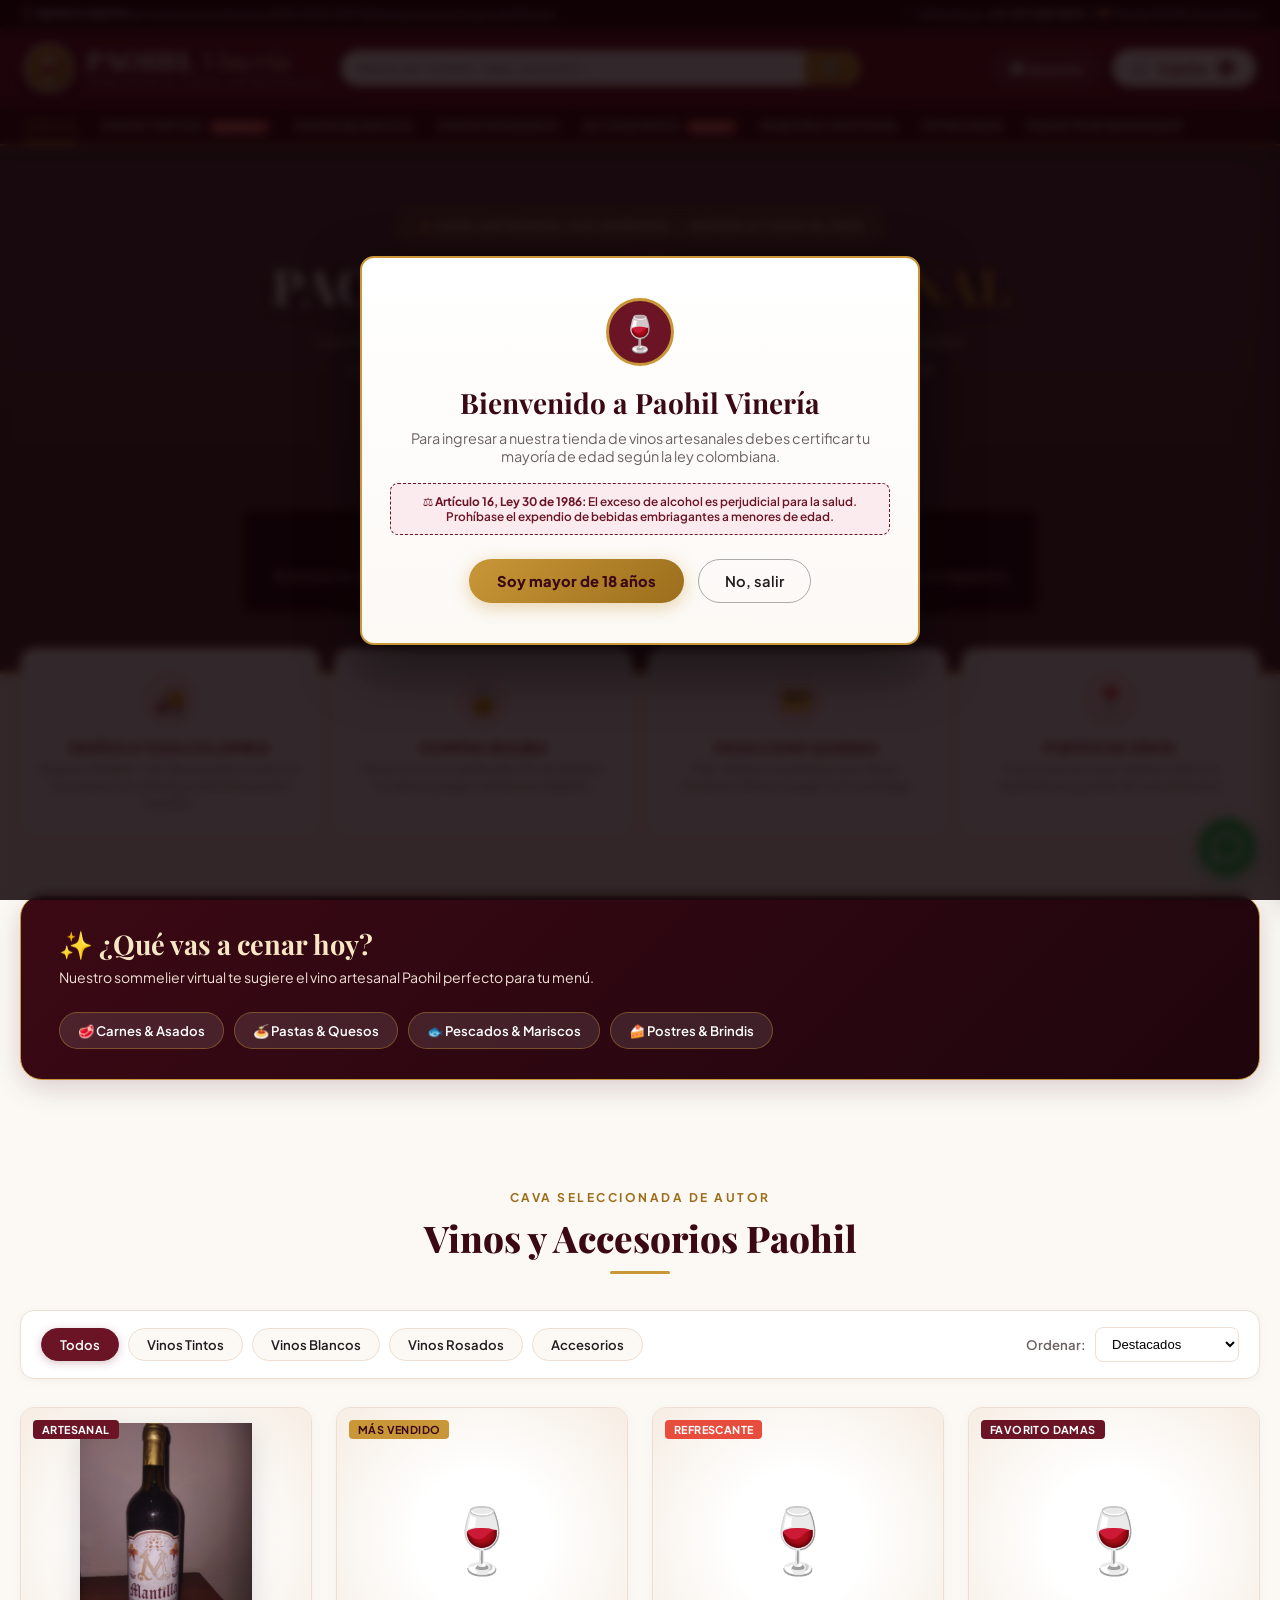
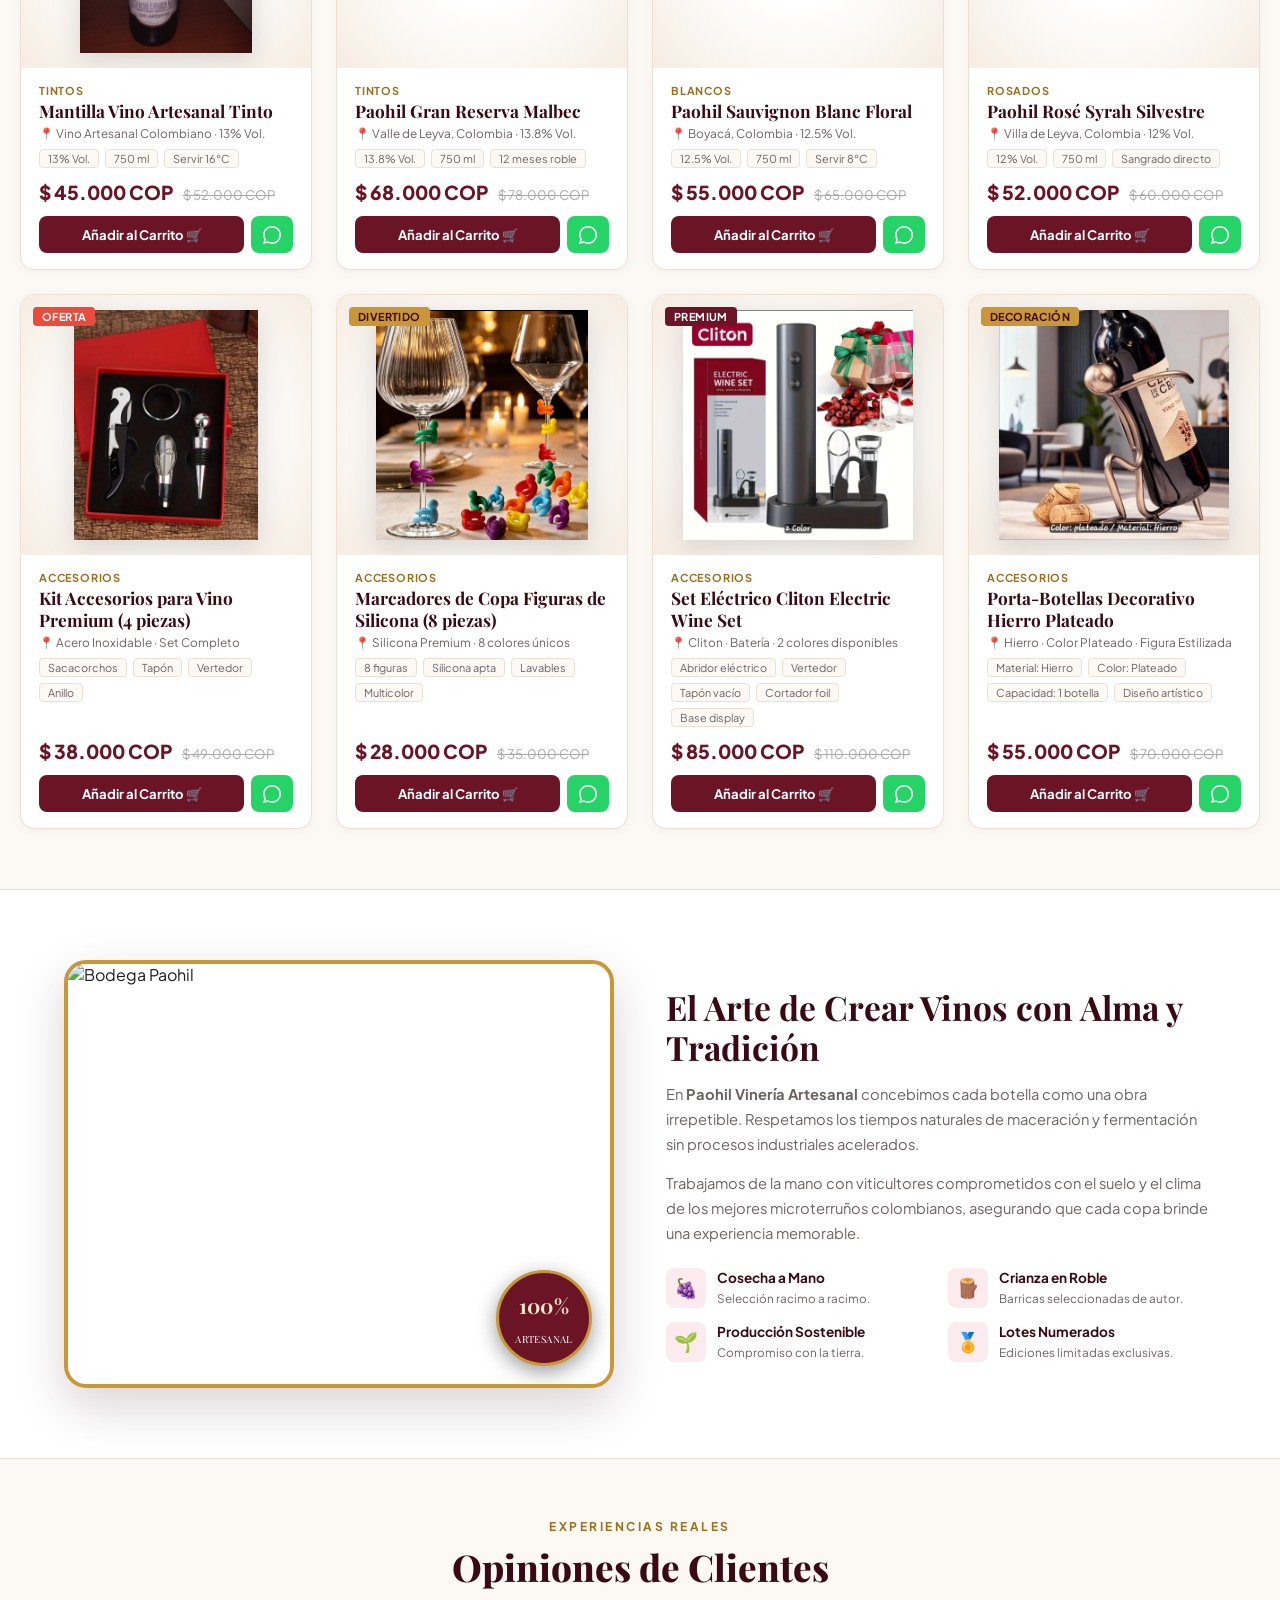
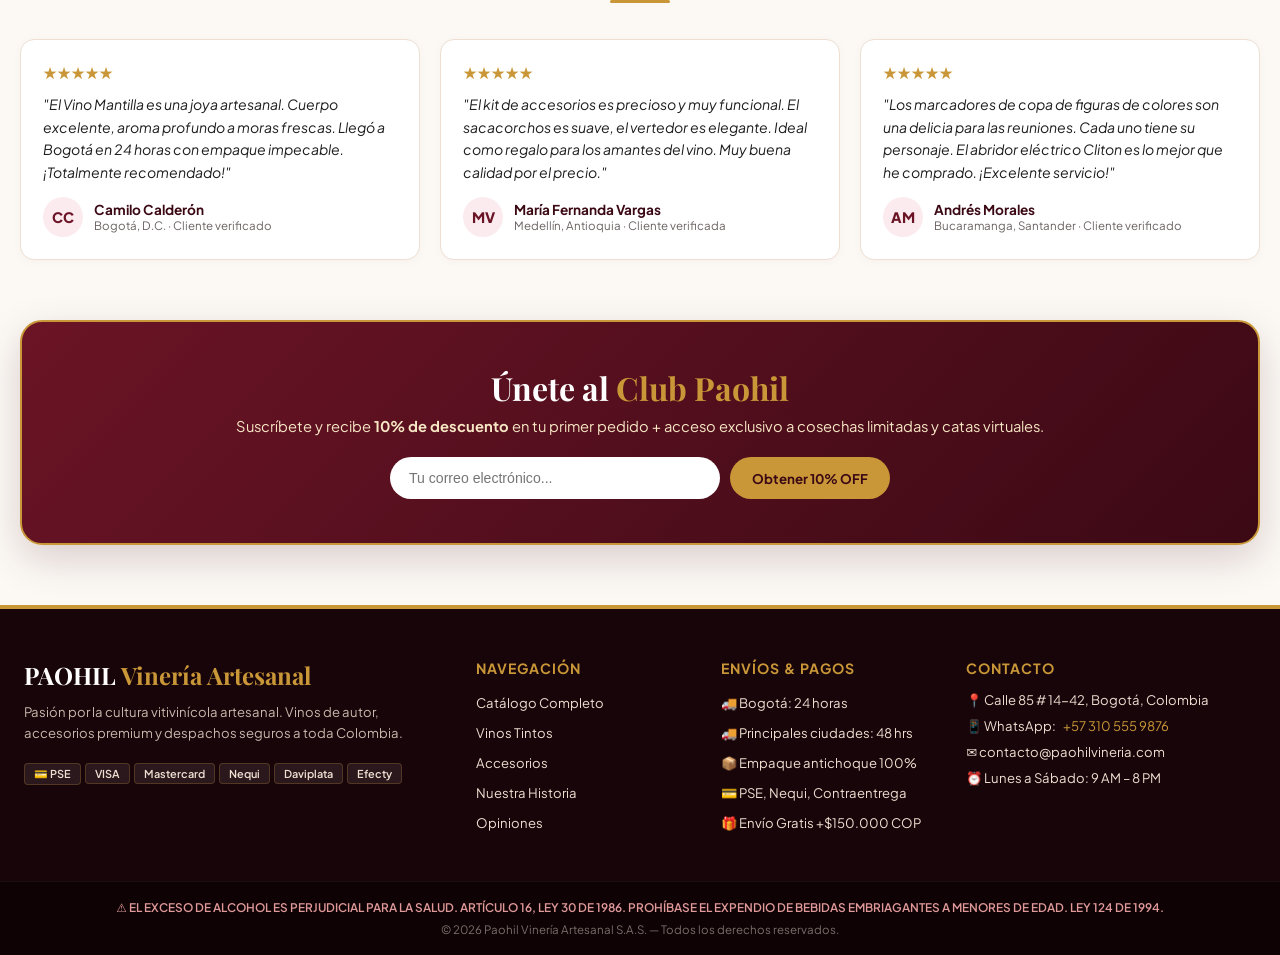
==== commit fcaa70db: "Actualizar tienda: imagenes reales de productos (Mantilla, kit accesorios, marcadores copa, Cliton, " ====
--- a/index.html
+++ b/index.html
@@ -3,647 +3,1524 @@
 <head>
   <meta charset="UTF-8">
   <meta name="viewport" content="width=device-width, initial-scale=1.0">
-  <title>Paohil Vinería Artesanal | Tienda Online de Vinos de Autor</title>
-  
-  <!-- Google Fonts para tipografía de lujo y lectura moderna -->
+  <title>Paohil Vinería Artesanal | Tienda Online de Vinos y Accesorios</title>
+  <meta name="description" content="Paohil Vinería Artesanal - Los mejores vinos artesanales y accesorios para amantes del vino. Envíos a toda Colombia. Compra segura.">
+  <link rel="icon" href="data:image/svg+xml,<svg xmlns=%22http://www.w3.org/2000/svg%22 viewBox=%220 0 100 100%22><text y=%22.9em%22 font-size=%2290%22>🍷</text></svg>">
   <link rel="preconnect" href="https://fonts.googleapis.com">
   <link rel="preconnect" href="https://fonts.gstatic.com" crossorigin>
-  <link href="https://fonts.googleapis.com/css2?family=Playfair+Display:ital,wght@0,600;0,700;0,800;1,400;1,700&family=Plus+Jakarta+Sans:wght@400;500;600;700;800&display=swap" rel="stylesheet">
-  
-  <!-- Hoja de estilos -->
-  <link rel="stylesheet" href="styles.css">
-  
-  <!-- Favicon simbólico -->
-  <link rel="icon" href="data:image/svg+xml,<svg xmlns=%22http://www.w3.org/2000/svg%22 viewBox=%220 0 100 100%22><text y=%22.9em%22 font-size=%2290%22>🍷</text></svg>">
+  <link href="https://fonts.googleapis.com/css2?family=Playfair+Display:ital,wght@0,600;0,700;0,800;1,400&family=Plus+Jakarta+Sans:wght@400;500;600;700;800&display=swap" rel="stylesheet">
+  <style>
+    /* ============================================================
+       VARIABLES Y RESET
+    ============================================================ */
+    :root {
+      --wine: #6b1426;
+      --wine-dark: #3b0914;
+      --wine-deep: #1f050d;
+      --gold: #c99738;
+      --gold-light: #f7e7c4;
+      --gold-dark: #9c6e1c;
+      --cream: #fcf9f5;
+      --border: #eedfd2;
+      --text: #1f1d1d;
+      --muted: #6b6262;
+      --green-wa: #25D366;
+      --trans: all 0.25s cubic-bezier(.16,1,.3,1);
+      --r-sm: 8px;
+      --r-md: 14px;
+      --r-lg: 22px;
+    }
+    *, *::before, *::after { box-sizing: border-box; margin: 0; padding: 0; }
+    html { scroll-behavior: smooth; }
+    body {
+      font-family: 'Plus Jakarta Sans', system-ui, sans-serif;
+      background: var(--cream);
+      color: var(--text);
+      -webkit-font-smoothing: antialiased;
+      overflow-x: hidden;
+    }
+    a { text-decoration: none; color: inherit; }
+    img { max-width: 100%; display: block; }
+    button { font-family: inherit; cursor: pointer; }
+    .serif { font-family: 'Playfair Display', Georgia, serif; }
+
+    /* ============================================================
+       BARRA SUPERIOR LEGAL
+    ============================================================ */
+    .top-bar {
+      background: var(--wine-deep);
+      color: rgba(255,255,255,.85);
+      font-size: .75rem;
+      padding: 7px 20px;
+      display: flex;
+      justify-content: space-between;
+      align-items: center;
+      gap: 12px;
+      flex-wrap: wrap;
+      border-bottom: 1px solid rgba(201,151,56,.3);
+    }
+    .top-bar a { color: var(--gold-light); font-weight: 700; }
+    .top-bar a:hover { text-decoration: underline; }
+
+    /* ============================================================
+       HEADER
+    ============================================================ */
+    .site-header {
+      background: var(--wine);
+      color: #fff;
+      position: sticky;
+      top: 0;
+      z-index: 200;
+      box-shadow: 0 4px 20px rgba(0,0,0,.3);
+      border-bottom: 2px solid var(--gold);
+    }
+    .header-inner {
+      max-width: 1280px;
+      margin: 0 auto;
+      padding: 13px 24px;
+      display: flex;
+      align-items: center;
+      gap: 18px;
+      flex-wrap: wrap;
+    }
+    .logo {
+      display: flex;
+      align-items: center;
+      gap: 12px;
+      flex-shrink: 0;
+      cursor: pointer;
+    }
+    .logo-badge {
+      width: 50px; height: 50px;
+      background: linear-gradient(135deg,var(--gold),var(--gold-dark));
+      border-radius: 50%;
+      border: 2px solid #fff;
+      display: flex; align-items: center; justify-content: center;
+      font-size: 1.6rem;
+      box-shadow: 0 3px 12px rgba(0,0,0,.3);
+      flex-shrink: 0;
+    }
+    .logo-text h1 {
+      font-family: 'Playfair Display',serif;
+      font-size: 1.7rem;
+      font-weight: 800;
+      line-height: 1;
+      letter-spacing: .5px;
+    }
+    .logo-text h1 span { color: var(--gold-light); font-style: italic; font-weight: 400; }
+    .logo-text p { font-size: .65rem; letter-spacing: 2px; text-transform: uppercase; opacity: .8; margin-top: 2px; }
+    .header-search {
+      flex: 1;
+      min-width: 220px;
+      max-width: 520px;
+      display: flex;
+      background: #fff;
+      border-radius: 30px;
+      overflow: hidden;
+      box-shadow: 0 2px 10px rgba(0,0,0,.15);
+    }
+    .header-search input {
+      flex: 1;
+      padding: 10px 18px;
+      border: none;
+      outline: none;
+      font-size: .88rem;
+      color: var(--text);
+    }
+    .header-search button {
+      background: var(--gold);
+      color: var(--wine-dark);
+      border: none;
+      padding: 0 18px;
+      font-size: 1rem;
+      font-weight: 700;
+      transition: var(--trans);
+    }
+    .header-search button:hover { background: #dfb84f; }
+    .header-actions { display: flex; align-items: center; gap: 12px; margin-left: auto; }
+    .btn-wa-header {
+      display: flex; align-items: center; gap: 7px;
+      background: rgba(255,255,255,.1);
+      border: 1px solid var(--gold);
+      color: #fff;
+      padding: 8px 16px;
+      border-radius: 25px;
+      font-size: .82rem;
+      font-weight: 600;
+      transition: var(--trans);
+    }
+    .btn-wa-header:hover { background: var(--gold); color: var(--wine-dark); }
+    .btn-cart {
+      display: flex; align-items: center; gap: 9px;
+      background: #fff;
+      color: var(--wine);
+      border: none;
+      padding: 9px 20px;
+      border-radius: 30px;
+      font-weight: 700;
+      font-size: .88rem;
+      box-shadow: 0 4px 12px rgba(0,0,0,.2);
+      transition: var(--trans);
+      position: relative;
+    }
+    .btn-cart:hover { background: var(--gold-light); transform: translateY(-2px); }
+    .cart-badge {
+      background: var(--wine);
+      color: #fff;
+      font-size: .68rem;
+      font-weight: 800;
+      min-width: 20px; height: 20px;
+      border-radius: 10px;
+      display: inline-flex; align-items: center; justify-content: center;
+      padding: 0 4px;
+      border: 2px solid #fff;
+    }
+    /* Sub-nav */
+    .sub-nav { background: var(--wine-dark); border-top: 1px solid rgba(255,255,255,.08); }
+    .sub-nav-inner {
+      max-width: 1280px;
+      margin: 0 auto;
+      padding: 0 24px;
+      display: flex;
+      gap: 24px;
+      overflow-x: auto;
+    }
+    .sub-nav a {
+      display: inline-block;
+      padding: 10px 0;
+      font-size: .82rem;
+      font-weight: 600;
+      color: #eedfd2;
+      text-transform: uppercase;
+      letter-spacing: .7px;
+      white-space: nowrap;
+      position: relative;
+      transition: var(--trans);
+    }
+    .sub-nav a:hover, .sub-nav a.active { color: var(--gold); }
+    .sub-nav a.active::after {
+      content: '';
+      position: absolute; bottom: 0; left: 0;
+      width: 100%; height: 3px;
+      background: var(--gold);
+      border-radius: 3px 3px 0 0;
+    }
+    .nav-pill {
+      background: #e74c3c;
+      color: #fff;
+      font-size: .6rem;
+      padding: 1px 6px;
+      border-radius: 8px;
+      margin-left: 4px;
+      vertical-align: middle;
+    }
+
+    /* ============================================================
+       HERO
+    ============================================================ */
+    .hero {
+      background:
+        linear-gradient(rgba(27,5,12,.78), rgba(40,8,18,.84)),
+        url('https://images.unsplash.com/photo-1510812431401-41d2bd2722f3?q=80&w=1600&auto=format&fit=crop')
+        center/cover no-repeat;
+      color: #fff;
+      padding: 65px 24px 55px;
+      text-align: center;
+      border-bottom: 4px solid var(--gold);
+    }
+    .hero-inner { max-width: 900px; margin: 0 auto; }
+    .hero-tag {
+      display: inline-flex; align-items: center; gap: 8px;
+      background: rgba(201,151,56,.18);
+      border: 1px solid var(--gold);
+      color: var(--gold-light);
+      padding: 6px 18px;
+      border-radius: 20px;
+      font-size: .76rem;
+      letter-spacing: 1.5px;
+      text-transform: uppercase;
+      font-weight: 700;
+      margin-bottom: 16px;
+    }
+    .hero h2 {
+      font-family: 'Playfair Display', serif;
+      font-size: clamp(2rem, 5vw, 3.2rem);
+      font-weight: 800;
+      line-height: 1.1;
+      margin-bottom: 14px;
+      text-shadow: 0 4px 18px rgba(0,0,0,.6);
+    }
+    .hero h2 span { color: var(--gold); }
+    .hero p {
+      font-size: clamp(.9rem, 2vw, 1.1rem);
+      color: var(--gold-light);
+      max-width: 680px;
+      margin: 0 auto 26px;
+      line-height: 1.55;
+      font-weight: 300;
+    }
+    .hero-btns { display: flex; justify-content: center; gap: 14px; flex-wrap: wrap; margin-bottom: 28px; }
+    .btn-primary {
+      background: linear-gradient(135deg,var(--gold),var(--gold-dark));
+      color: var(--wine-dark);
+      font-weight: 800;
+      padding: 13px 28px;
+      border-radius: 30px;
+      border: none;
+      font-size: .92rem;
+      display: inline-flex; align-items: center; gap: 8px;
+      box-shadow: 0 4px 18px rgba(201,151,56,.4);
+      transition: var(--trans);
+    }
+    .btn-primary:hover { transform: translateY(-3px); box-shadow: 0 6px 24px rgba(201,151,56,.6); }
+    .btn-outline {
+      background: rgba(255,255,255,.08);
+      color: #fff;
+      border: 1.5px solid rgba(255,255,255,.7);
+      font-weight: 600;
+      padding: 12px 26px;
+      border-radius: 30px;
+      font-size: .92rem;
+      display: inline-flex; align-items: center; gap: 8px;
+      transition: var(--trans);
+    }
+    .btn-outline:hover { background: #fff; color: var(--wine-dark); }
+    .legal-box {
+      background: rgba(15,2,6,.82);
+      border: 1px solid rgba(201,151,56,.5);
+      border-radius: 12px;
+      padding: 14px 22px;
+      max-width: 800px;
+      margin: 0 auto;
+      backdrop-filter: blur(4px);
+    }
+    .legal-box .brand-line { font-size: .78rem; font-weight: 700; letter-spacing: 1px; color: var(--gold); text-transform: uppercase; }
+    .legal-box .cert-line { font-size: 1.05rem; font-weight: 700; color: #fff; margin: 4px 0; }
+    .legal-box .law-line { font-size: .8rem; color: #ffd4d4; }
+
+    /* ============================================================
+       TRUST CARDS (4 BLOQUES REFERENCIA)
+    ============================================================ */
+    .trust-section { max-width: 1280px; margin: -26px auto 0; padding: 0 20px; position: relative; z-index: 30; }
+    .trust-grid { display: grid; grid-template-columns: repeat(4,1fr); gap: 14px; }
+    .trust-card {
+      background: #fff;
+      border: 1.5px solid var(--border);
+      border-radius: var(--r-md);
+      padding: 22px 16px;
+      text-align: center;
+      transition: var(--trans);
+      cursor: default;
+    }
+    .trust-card:hover { transform: translateY(-5px); box-shadow: 0 10px 28px rgba(107,20,38,.1); border-color: var(--gold); }
+    .trust-icon {
+      width: 56px; height: 56px;
+      background: #fbebee;
+      border-radius: 50%;
+      display: flex; align-items: center; justify-content: center;
+      font-size: 1.65rem;
+      margin: 0 auto 12px;
+      transition: var(--trans);
+    }
+    .trust-card:hover .trust-icon { background: var(--wine); }
+    .trust-card h3 { font-size: .82rem; font-weight: 800; letter-spacing: .8px; color: var(--wine); text-transform: uppercase; margin-bottom: 5px; }
+    .trust-card p { font-size: .75rem; color: var(--muted); line-height: 1.4; }
+
+    /* ============================================================
+       SECCIONES GENÉRICAS
+    ============================================================ */
+    .section-wrap { max-width: 1280px; margin: 0 auto; padding: 60px 20px; }
+    .section-head { text-align: center; margin-bottom: 36px; }
+    .section-eyebrow { display: block; font-size: .75rem; letter-spacing: 2.5px; text-transform: uppercase; color: var(--gold-dark); font-weight: 700; margin-bottom: 8px; }
+    .section-title {
+      font-family: 'Playfair Display', serif;
+      font-size: clamp(1.7rem, 3.5vw, 2.3rem);
+      color: var(--wine-dark);
+      font-weight: 800;
+      position: relative;
+      display: inline-block;
+      padding-bottom: 12px;
+    }
+    .section-title::after { content: ''; position: absolute; bottom: 0; left: 50%; transform: translateX(-50%); width: 60px; height: 3px; background: var(--gold); border-radius: 2px; }
+
+    /* ============================================================
+       SOMMELIER ADVISOR
+    ============================================================ */
+    .advisor-section { max-width: 1280px; margin: 0 auto; padding: 0 20px 50px; }
+    .advisor-card {
+      background: linear-gradient(135deg,var(--wine-dark),var(--wine-deep));
+      color: #fff;
+      border-radius: var(--r-lg);
+      padding: 30px 38px;
+      display: flex;
+      align-items: center;
+      justify-content: space-between;
+      gap: 26px;
+      flex-wrap: wrap;
+      border: 1px solid var(--gold);
+      box-shadow: 0 8px 28px rgba(59,9,20,.18);
+    }
+    .advisor-card h3 { font-family: 'Playfair Display',serif; font-size: 1.7rem; color: var(--gold-light); margin-bottom: 6px; }
+    .advisor-card p { font-size: .88rem; color: #eedfd2; }
+    .chip-row { display: flex; gap: 10px; flex-wrap: wrap; }
+    .chip {
+      background: rgba(255,255,255,.1);
+      border: 1px solid rgba(201,151,56,.4);
+      color: #fff;
+      padding: 9px 18px;
+      border-radius: 25px;
+      font-size: .82rem;
+      font-weight: 600;
+      transition: var(--trans);
+    }
+    .chip:hover, .chip.on { background: var(--gold); color: var(--wine-dark); border-color: var(--gold); transform: translateY(-2px); font-weight: 800; }
+
+    /* ============================================================
+       CATALOG CONTROLS
+    ============================================================ */
+    .catalog-controls {
+      display: flex;
+      justify-content: space-between;
+      align-items: center;
+      flex-wrap: wrap;
+      gap: 14px;
+      margin-bottom: 28px;
+      background: #fff;
+      padding: 16px 20px;
+      border-radius: var(--r-md);
+      border: 1px solid var(--border);
+      box-shadow: 0 2px 8px rgba(107,20,38,.05);
+    }
+    .filter-row { display: flex; gap: 9px; flex-wrap: wrap; }
+    .flt-btn {
+      background: var(--cream);
+      border: 1px solid var(--border);
+      color: var(--text);
+      padding: 7px 18px;
+      border-radius: 25px;
+      font-size: .82rem;
+      font-weight: 600;
+      transition: var(--trans);
+    }
+    .flt-btn:hover { border-color: var(--wine); color: var(--wine); }
+    .flt-btn.on { background: var(--wine); color: #fff; border-color: var(--wine); box-shadow: 0 2px 8px rgba(107,20,38,.25); }
+    .sort-row { display: flex; align-items: center; gap: 9px; }
+    .sort-row label { font-size: .82rem; font-weight: 600; color: var(--muted); }
+    .sort-select { padding: 8px 12px; border-radius: 8px; border: 1px solid var(--border); font-size: .82rem; outline: none; background: #fff; cursor: pointer; }
+
+    /* ============================================================
+       PRODUCTS GRID
+    ============================================================ */
+    .products-grid { display: grid; grid-template-columns: repeat(auto-fill,minmax(270px,1fr)); gap: 24px; }
+    .p-card {
+      background: #fff;
+      border-radius: var(--r-md);
+      border: 1px solid var(--border);
+      overflow: hidden;
+      box-shadow: 0 2px 8px rgba(107,20,38,.05);
+      transition: var(--trans);
+      display: flex;
+      flex-direction: column;
+      position: relative;
+    }
+    .p-card:hover { transform: translateY(-7px); box-shadow: 0 14px 36px rgba(107,20,38,.12); border-color: rgba(201,151,56,.6); }
+    .p-badge-group { position: absolute; top: 12px; left: 12px; display: flex; flex-direction: column; gap: 5px; z-index: 5; }
+    .p-badge { font-size: .68rem; font-weight: 700; padding: 3px 9px; border-radius: 4px; text-transform: uppercase; letter-spacing: .4px; }
+    .badge-wine { background: var(--wine); color: #fff; }
+    .badge-gold { background: var(--gold); color: var(--wine-dark); }
+    .badge-red { background: #e74c3c; color: #fff; }
+    .p-img-wrap {
+      height: 260px;
+      background: radial-gradient(circle at center,#fff 35%,#f6ede3 100%);
+      display: flex; align-items: center; justify-content: center;
+      padding: 16px;
+      position: relative;
+      overflow: hidden;
+    }
+    .p-img-wrap img {
+      max-height: 230px;
+      width: 100%;
+      object-fit: contain;
+      transition: transform .4s ease;
+      filter: drop-shadow(0 8px 14px rgba(0,0,0,.14));
+    }
+    .p-card:hover .p-img-wrap img { transform: scale(1.07) rotate(-1deg); }
+    .qv-btn {
+      position: absolute;
+      bottom: 10px;
+      background: rgba(255,255,255,.95);
+      color: var(--wine-dark);
+      border: 1px solid var(--border);
+      padding: 6px 14px;
+      border-radius: 20px;
+      font-size: .75rem;
+      font-weight: 700;
+      opacity: 0;
+      transform: translateY(8px);
+      transition: var(--trans);
+    }
+    .p-card:hover .qv-btn { opacity: 1; transform: translateY(0); }
+    .qv-btn:hover { background: var(--wine); color: #fff; border-color: var(--wine); }
+    .p-body { padding: 16px 18px; display: flex; flex-direction: column; flex: 1; }
+    .p-cat { font-size: .68rem; font-weight: 700; color: var(--gold-dark); text-transform: uppercase; letter-spacing: .8px; margin-bottom: 3px; }
+    .p-name { font-family: 'Playfair Display',serif; font-size: 1.08rem; font-weight: 700; color: var(--wine-dark); line-height: 1.25; margin-bottom: 5px; cursor: pointer; }
+    .p-name:hover { color: var(--wine); }
+    .p-origin { font-size: .74rem; color: var(--muted); margin-bottom: 8px; }
+    .p-specs { display: flex; gap: 6px; flex-wrap: wrap; margin-bottom: 12px; }
+    .spec { font-size: .68rem; background: var(--cream); border: 1px solid var(--border); color: var(--muted); padding: 2px 8px; border-radius: 4px; }
+    .p-price-row { display: flex; align-items: baseline; gap: 10px; margin-top: auto; margin-bottom: 12px; }
+    .p-price { font-size: 1.2rem; font-weight: 800; color: var(--wine); }
+    .p-old { font-size: .82rem; color: #aaa; text-decoration: line-through; }
+    .p-actions { display: flex; gap: 7px; }
+    .btn-add {
+      flex: 1;
+      background: var(--wine);
+      color: #fff;
+      border: none;
+      padding: 10px 12px;
+      border-radius: var(--r-sm);
+      font-weight: 700;
+      font-size: .82rem;
+      display: flex; align-items: center; justify-content: center; gap: 7px;
+      transition: var(--trans);
+    }
+    .btn-add:hover { background: var(--wine-dark); box-shadow: 0 4px 14px rgba(107,20,38,.28); }
+    .btn-wa-prod {
+      background: var(--green-wa);
+      color: #fff;
+      border: none;
+      width: 42px;
+      border-radius: var(--r-sm);
+      display: flex; align-items: center; justify-content: center;
+      font-size: 1.1rem;
+      transition: var(--trans);
+    }
+    .btn-wa-prod:hover { background: #1eb857; transform: scale(1.05); }
+    .empty-state {
+      grid-column: 1/-1;
+      text-align: center;
+      padding: 60px 20px;
+      background: #fff;
+      border-radius: var(--r-md);
+      border: 1.5px dashed var(--border);
+    }
+    .empty-state p { font-size: .9rem; color: var(--muted); margin: 12px 0 20px; }
+
+    /* ============================================================
+       ABOUT SECTION
+    ============================================================ */
+    .about-section { background: #fff; border-top: 1px solid var(--border); border-bottom: 1px solid var(--border); }
+    .about-inner {
+      max-width: 1200px;
+      margin: 0 auto;
+      padding: 70px 24px;
+      display: grid;
+      grid-template-columns: 1fr 1fr;
+      gap: 52px;
+      align-items: center;
+    }
+    .about-img-wrap { position: relative; border-radius: var(--r-lg); overflow: hidden; border: 4px solid var(--gold); box-shadow: 0 18px 48px rgba(59,9,20,.18); }
+    .about-img-wrap img { width: 100%; height: 420px; object-fit: cover; }
+    .about-seal {
+      position: absolute; bottom: 18px; right: 18px;
+      background: var(--wine);
+      color: #fff;
+      width: 96px; height: 96px;
+      border-radius: 50%;
+      display: flex; flex-direction: column; align-items: center; justify-content: center; text-align: center;
+      border: 3px solid var(--gold);
+      box-shadow: 0 6px 20px rgba(0,0,0,.4);
+      font-size: .62rem;
+      text-transform: uppercase;
+      letter-spacing: .4px;
+    }
+    .about-seal strong { font-size: 1.3rem; color: var(--gold-light); }
+    .about-text h2 { font-family: 'Playfair Display',serif; font-size: 2.1rem; color: var(--wine-dark); margin-bottom: 14px; line-height: 1.2; }
+    .about-text p { color: var(--muted); font-size: .92rem; margin-bottom: 14px; line-height: 1.7; }
+    .highlights-grid { display: grid; grid-template-columns: 1fr 1fr; gap: 14px; margin-top: 22px; }
+    .hl-item { display: flex; align-items: center; gap: 11px; }
+    .hl-icon { width: 40px; height: 40px; border-radius: 8px; background: #fbebee; color: var(--wine); display: flex; align-items: center; justify-content: center; font-size: 1.2rem; flex-shrink: 0; }
+    .hl-item h4 { font-size: .85rem; font-weight: 700; color: var(--wine-dark); }
+    .hl-item span { font-size: .73rem; color: var(--muted); }
+
+    /* ============================================================
+       REVIEWS
+    ============================================================ */
+    .reviews-grid { display: grid; grid-template-columns: repeat(3,1fr); gap: 20px; }
+    .rv-card { background: #fff; border: 1px solid var(--border); border-radius: var(--r-md); padding: 22px; box-shadow: 0 2px 8px rgba(107,20,38,.04); }
+    .rv-stars { color: var(--gold); font-size: 1rem; margin-bottom: 10px; }
+    .rv-text { font-size: .88rem; color: var(--text); font-style: italic; margin-bottom: 14px; line-height: 1.6; }
+    .rv-author { display: flex; align-items: center; gap: 11px; }
+    .rv-avatar { width: 40px; height: 40px; border-radius: 50%; background: #fbebee; color: var(--wine); display: flex; align-items: center; justify-content: center; font-weight: 800; font-size: .9rem; flex-shrink: 0; }
+    .rv-name { font-size: .85rem; font-weight: 700; color: var(--wine-dark); }
+    .rv-city { font-size: .72rem; color: var(--muted); }
+
+    /* ============================================================
+       NEWSLETTER
+    ============================================================ */
+    .nl-section { max-width: 1280px; margin: 0 auto; padding: 0 20px 60px; }
+    .nl-box {
+      background: linear-gradient(135deg,var(--wine),var(--wine-dark));
+      border-radius: var(--r-lg);
+      padding: 44px;
+      text-align: center;
+      border: 2px solid var(--gold);
+      box-shadow: 0 14px 40px rgba(59,9,20,.18);
+      color: #fff;
+    }
+    .nl-box h2 { font-family: 'Playfair Display',serif; font-size: 2rem; margin-bottom: 8px; }
+    .nl-box h2 span { color: var(--gold); }
+    .nl-box p { color: var(--gold-light); font-size: .92rem; margin-bottom: 22px; }
+    .nl-form { display: flex; max-width: 500px; margin: 0 auto; gap: 10px; }
+    .nl-form input { flex: 1; padding: 12px 18px; border-radius: 30px; border: 1px solid rgba(255,255,255,.35); outline: none; font-size: .88rem; }
+    .nl-form button { background: var(--gold); color: var(--wine-dark); font-weight: 700; border: none; padding: 12px 22px; border-radius: 30px; transition: var(--trans); }
+    .nl-form button:hover { background: var(--gold-light); }
+
+    /* ============================================================
+       FOOTER
+    ============================================================ */
+    .site-footer { background: #180509; color: #eedfd2; border-top: 4px solid var(--gold); }
+    .footer-top { max-width: 1280px; margin: 0 auto; padding: 50px 24px 40px; display: grid; grid-template-columns: 2fr 1fr 1fr 1.4fr; gap: 38px; }
+    .ft-brand h3 { font-family: 'Playfair Display',serif; font-size: 1.5rem; color: #fff; margin-bottom: 10px; }
+    .ft-brand h3 span { color: var(--gold); }
+    .ft-brand p { font-size: .82rem; color: #c9b8ad; line-height: 1.6; margin-bottom: 18px; }
+    .pay-badges span { display: inline-block; background: rgba(255,255,255,.08); border: 1px solid rgba(201,151,56,.25); padding: 3px 9px; border-radius: 4px; font-size: .68rem; font-weight: 600; margin: 0 4px 4px 0; }
+    .ft-col h4 { font-size: .88rem; font-weight: 700; color: var(--gold); text-transform: uppercase; letter-spacing: 1px; margin-bottom: 14px; }
+    .ft-links { list-style: none; }
+    .ft-links li { margin-bottom: 9px; }
+    .ft-links a { font-size: .82rem; transition: var(--trans); }
+    .ft-links a:hover { color: var(--gold); padding-left: 4px; }
+    .ft-contact p { font-size: .82rem; margin-bottom: 9px; display: flex; align-items: flex-start; gap: 7px; }
+    .footer-bottom { background: #0f0205; padding: 18px 24px; text-align: center; border-top: 1px solid rgba(255,255,255,.05); }
+    .legal-notice { font-size: .74rem; color: #e09999; font-weight: 600; margin-bottom: 7px; }
+    .copy { font-size: .72rem; color: #7c6e6a; }
+
+    /* ============================================================
+       CART DRAWER
+    ============================================================ */
+    .cart-overlay { position: fixed; inset: 0; background: rgba(0,0,0,.6); backdrop-filter: blur(3px); z-index: 500; opacity: 0; visibility: hidden; transition: var(--trans); }
+    .cart-overlay.open { opacity: 1; visibility: visible; }
+    .cart-drawer { position: fixed; top: 0; right: -440px; width: 100%; max-width: 430px; height: 100%; background: #fff; z-index: 600; box-shadow: -10px 0 32px rgba(0,0,0,.3); display: flex; flex-direction: column; transition: right .32s cubic-bezier(.16,1,.3,1); }
+    .cart-drawer.open { right: 0; }
+    .cart-head { padding: 18px 20px; background: var(--wine-dark); color: #fff; display: flex; align-items: center; justify-content: space-between; border-bottom: 2px solid var(--gold); }
+    .cart-head h3 { font-family: 'Playfair Display',serif; font-size: 1.15rem; display: flex; align-items: center; gap: 9px; }
+    .cart-close { background: none; border: none; color: #fff; font-size: 1.5rem; line-height: 1; }
+    .ship-bar { background: #fdf2f4; padding: 9px 18px; border-bottom: 1px solid #f0e4e4; font-size: .75rem; color: var(--wine); font-weight: 600; }
+    .ship-progress { height: 5px; background: #eedfd2; border-radius: 3px; margin-top: 5px; overflow: hidden; }
+    .ship-fill { height: 100%; background: linear-gradient(90deg,var(--gold),var(--wine)); border-radius: 3px; width: 0; transition: width .3s ease; }
+    .cart-items { flex: 1; overflow-y: auto; padding: 16px; display: flex; flex-direction: column; gap: 14px; }
+    .cart-empty { text-align: center; padding: 50px 20px; color: var(--muted); }
+    .cart-empty p { font-size: .9rem; margin: 10px 0 18px; }
+    .cart-item { display: flex; gap: 12px; align-items: center; padding-bottom: 14px; border-bottom: 1px solid #f5ece6; }
+    .ci-img { width: 60px; height: 70px; border-radius: 6px; background: var(--cream); display: flex; align-items: center; justify-content: center; overflow: hidden; flex-shrink: 0; }
+    .ci-img img { max-height: 100%; object-fit: contain; }
+    .ci-body { flex: 1; }
+    .ci-name { font-size: .84rem; font-weight: 700; color: var(--wine-dark); margin-bottom: 3px; }
+    .ci-price { font-size: .82rem; color: var(--wine); font-weight: 700; margin-bottom: 7px; }
+    .ci-controls { display: flex; align-items: center; gap: 9px; }
+    .qty-box { display: inline-flex; align-items: center; border: 1px solid var(--border); border-radius: 5px; }
+    .qty-box button { background: none; border: none; padding: 2px 8px; font-weight: 700; font-size: .9rem; color: var(--text); }
+    .qty-num { padding: 2px 8px; font-size: .8rem; font-weight: 700; }
+    .ci-del { background: none; border: none; color: #b33939; font-size: .78rem; }
+    .cart-foot { padding: 16px 18px; border-top: 1px solid var(--border); background: #fff; box-shadow: 0 -4px 14px rgba(0,0,0,.04); }
+    .sum-line { display: flex; justify-content: space-between; font-size: .84rem; color: var(--muted); margin-bottom: 7px; }
+    .sum-line.total { font-size: 1.1rem; font-weight: 800; color: var(--wine-dark); padding-top: 10px; margin-top: 8px; border-top: 1px dashed var(--border); }
+    .checkout-btns { display: flex; flex-direction: column; gap: 9px; margin-top: 14px; }
+    .btn-wa-checkout { background: var(--green-wa); color: #fff; border: none; padding: 13px; border-radius: var(--r-sm); font-weight: 700; font-size: .9rem; display: flex; align-items: center; justify-content: center; gap: 9px; transition: var(--trans); }
+    .btn-wa-checkout:hover { background: #1eb857; transform: translateY(-2px); }
+    .btn-pse { background: var(--wine); color: #fff; border: none; padding: 12px; border-radius: var(--r-sm); font-weight: 700; font-size: .9rem; display: flex; align-items: center; justify-content: center; gap: 9px; transition: var(--trans); }
+    .btn-pse:hover { background: var(--wine-dark); }
+
+    /* ============================================================
+       MODALS
+    ============================================================ */
+    .modal-bg { position: fixed; inset: 0; background: rgba(15,2,5,.85); backdrop-filter: blur(5px); z-index: 800; display: flex; align-items: center; justify-content: center; padding: 16px; opacity: 0; visibility: hidden; transition: var(--trans); }
+    .modal-bg.open { opacity: 1; visibility: visible; }
+    .modal-win { background: #fff; border-radius: var(--r-md); max-width: 560px; width: 100%; border: 2px solid var(--gold); box-shadow: 0 22px 55px rgba(0,0,0,.5); position: relative; overflow: hidden; transform: scale(.96); transition: var(--trans); }
+    .modal-bg.open .modal-win { transform: scale(1); }
+    .modal-close { position: absolute; top: 12px; right: 12px; background: rgba(0,0,0,.06); border: none; width: 30px; height: 30px; border-radius: 50%; font-size: 1.1rem; display: flex; align-items: center; justify-content: center; }
+    /* Age Gate */
+    .age-win { text-align: center; padding: 40px 28px; background: linear-gradient(180deg,#fff,var(--cream)); }
+    .age-crest { width: 68px; height: 68px; background: var(--wine); border-radius: 50%; display: inline-flex; align-items: center; justify-content: center; color: var(--gold); font-size: 2.2rem; border: 3px solid var(--gold); margin-bottom: 18px; }
+    .age-win h2 { font-family: 'Playfair Display',serif; font-size: 1.75rem; color: var(--wine-dark); margin-bottom: 8px; }
+    .age-win p { font-size: .9rem; color: var(--muted); margin-bottom: 18px; }
+    .age-legal { background: #fbebee; border: 1px dashed var(--wine); padding: 10px 14px; border-radius: 8px; font-size: .74rem; color: var(--wine); font-weight: 600; margin-bottom: 24px; }
+    .age-btns { display: flex; justify-content: center; gap: 14px; flex-wrap: wrap; }
+    /* Quick View */
+    .qv-win { display: grid; grid-template-columns: 1fr 1.2fr; max-width: 760px; gap: 0; overflow: hidden; }
+    .qv-left { background: var(--cream); display: flex; align-items: center; justify-content: center; padding: 24px; }
+    .qv-left img { max-height: 300px; object-fit: contain; filter: drop-shadow(0 10px 18px rgba(0,0,0,.15)); }
+    .qv-right { padding: 28px 24px; overflow-y: auto; max-height: 80vh; }
+    .qv-cat { font-size: .68rem; font-weight: 700; color: var(--gold-dark); text-transform: uppercase; letter-spacing: .8px; margin-bottom: 4px; }
+    .qv-title { font-family: 'Playfair Display',serif; font-size: 1.5rem; font-weight: 700; color: var(--wine-dark); margin-bottom: 5px; line-height: 1.2; }
+    .qv-price { font-size: 1.4rem; font-weight: 800; color: var(--wine); margin-bottom: 12px; }
+    .qv-origin { font-size: .76rem; color: var(--muted); margin-bottom: 12px; }
+    .qv-desc { font-size: .84rem; color: var(--muted); margin-bottom: 14px; line-height: 1.6; }
+    .taste-grid { display: grid; grid-template-columns: 1fr 1fr; gap: 9px; background: var(--cream); padding: 12px; border-radius: 8px; font-size: .76rem; margin-bottom: 18px; }
+    .taste-grid strong { color: var(--wine-dark); display: block; }
+    .qv-qty-row { display: flex; gap: 9px; align-items: center; }
+    .qv-qty { width: 58px; padding: 10px; text-align: center; border: 1px solid var(--border); border-radius: 7px; font-weight: 700; }
+    /* PSE Modal */
+    .pse-form { padding: 28px 24px; }
+    .pse-form h3 { font-family: 'Playfair Display',serif; font-size: 1.4rem; color: var(--wine-dark); margin-bottom: 4px; }
+    .pse-form .total-disp { font-size: 1rem; font-weight: 800; color: var(--wine); margin-bottom: 20px; }
+    .form-group { margin-bottom: 13px; }
+    .form-group label { display: block; font-size: .78rem; font-weight: 700; margin-bottom: 4px; color: var(--text); }
+    .form-group input, .form-group select { width: 100%; padding: 10px 13px; border: 1px solid var(--border); border-radius: 7px; font-size: .85rem; outline: none; font-family: inherit; background: #fff; }
+    /* Order Success */
+    .success-win { text-align: center; padding: 36px 24px; }
+    .success-check { width: 58px; height: 58px; background: #e8f8f0; color: #27ae60; border-radius: 50%; display: inline-flex; align-items: center; justify-content: center; font-size: 1.8rem; margin-bottom: 14px; }
+    .success-win h3 { font-family: 'Playfair Display',serif; font-size: 1.5rem; color: var(--wine-dark); margin-bottom: 8px; }
+    .success-win p { font-size: .86rem; color: var(--muted); margin-bottom: 18px; }
+    .order-info { background: var(--cream); border: 1px solid var(--border); border-radius: 8px; padding: 14px 16px; text-align: left; font-size: .82rem; margin-bottom: 20px; }
+    .order-info div { margin-bottom: 6px; }
+
+    /* ============================================================
+       FLOATING WHATSAPP
+    ============================================================ */
+    .wa-float {
+      position: fixed; bottom: 24px; right: 24px;
+      background: var(--green-wa);
+      color: #fff;
+      width: 58px; height: 58px;
+      border-radius: 50%;
+      display: flex; align-items: center; justify-content: center;
+      font-size: 1.9rem;
+      box-shadow: 0 6px 22px rgba(37,211,102,.5);
+      z-index: 400;
+      transition: var(--trans);
+      text-decoration: none;
+    }
+    .wa-float:hover { transform: scale(1.1); box-shadow: 0 8px 28px rgba(37,211,102,.7); }
+    .wa-tooltip {
+      position: absolute; right: 70px;
+      background: #fff;
+      color: var(--text);
+      padding: 6px 13px;
+      border-radius: 20px;
+      font-size: .75rem;
+      font-weight: 700;
+      white-space: nowrap;
+      box-shadow: 0 4px 14px rgba(0,0,0,.12);
+      opacity: 0;
+      transform: translateX(8px);
+      transition: var(--trans);
+      pointer-events: none;
+    }
+    .wa-float:hover .wa-tooltip { opacity: 1; transform: translateX(0); }
+
+    /* ============================================================
+       TOAST
+    ============================================================ */
+    .toasts { position: fixed; bottom: 18px; left: 18px; z-index: 9999; display: flex; flex-direction: column; gap: 9px; }
+    .toast { background: var(--wine-dark); color: #fff; padding: 11px 18px; border-radius: 8px; font-size: .84rem; border-left: 4px solid var(--gold); box-shadow: 0 6px 20px rgba(0,0,0,.28); animation: slideIn .3s ease; max-width: 320px; }
+    @keyframes slideIn { from { opacity: 0; transform: translateX(-30px); } to { opacity: 1; transform: translateX(0); } }
+
+    /* ============================================================
+       RESPONSIVE
+    ============================================================ */
+    @media (max-width: 1024px) {
+      .trust-grid { grid-template-columns: repeat(2,1fr); }
+      .about-inner { grid-template-columns: 1fr; }
+      .about-img-wrap img { height: 300px; }
+      .footer-top { grid-template-columns: 1fr 1fr; }
+      .reviews-grid { grid-template-columns: 1fr; }
+    }
+    @media (max-width: 768px) {
+      .header-inner { flex-wrap: wrap; }
+      .header-actions { margin-left: 0; }
+      .header-search { order: 3; max-width: 100%; width: 100%; min-width: 0; }
+      .advisor-card { flex-direction: column; text-align: center; padding: 22px; }
+      .trust-grid { grid-template-columns: 1fr 1fr; }
+      .qv-win { grid-template-columns: 1fr; }
+      .footer-top { grid-template-columns: 1fr; }
+      .sub-nav-inner { gap: 18px; }
+    }
+    @media (max-width: 500px) {
+      .trust-grid { grid-template-columns: 1fr; }
+    }
+  </style>
 </head>
 <body>
 
-  <!-- ==========================================================================
-       BARRA SUPERIOR INFORMATIVA & AVISO LEGAL COLOMBIANO
-       ========================================================================== -->
-  <div class="top-legal-bar">
-    <div class="legal-text">
-      🍷 <strong>ENVÍOS GRATIS</strong> en pedidos superiores a $150.000 COP | Despachos rápidos a toda Colombia
-    </div>
-    <div class="top-contact">
-      <span>📱 WhatsApp Sommelier: <a href="https://wa.me/573105559876" target="_blank">+57 310 555 9876</a></span>
-      <span>🇨🇴 Tienda 100% Colombiana</span>
-    </div>
-  </div>
-
-  <!-- ==========================================================================
-       ENCABEZADO PRINCIPAL (HEADER)
-       ========================================================================== -->
-  <header class="main-header">
-    <div class="header-container">
-      
-      <!-- Logotipo de Paohil Vinería Artesanal -->
-      <a href="#" class="brand-logo" onclick="resetFilters(); return false;">
-        <div class="logo-crest">🍷</div>
-        <div class="brand-text">
-          <h1>PAOHIL <span>Vinería</span></h1>
-          <p>Tradición & Vinos Artesanales</p>
+<!-- ============================================================
+     BARRA LEGAL SUPERIOR
+============================================================ -->
+<div class="top-bar">
+  <span>🍷 <strong>ENVÍOS GRATIS</strong> en compras superiores a $150.000 COP | Empaque antichoque certificado</span>
+  <span>📱 WhatsApp: <a href="https://wa.me/573105559876">+57 310 555 9876</a> &nbsp;|&nbsp; 🇨🇴 Tienda 100% Colombiana</span>
+</div>
+
+<!-- ============================================================
+     HEADER
+============================================================ -->
+<header class="site-header">
+  <div class="header-inner">
+    <div class="logo" onclick="resetFilters()">
+      <div class="logo-badge">🍷</div>
+      <div class="logo-text">
+        <h1>PAOHIL <span>Vinería</span></h1>
+        <p>Tradición &amp; Vinos Artesanales</p>
+      </div>
+    </div>
+
+    <div class="header-search">
+      <input type="text" id="searchInput" placeholder="Busca por nombre, cepa, accesorio…" oninput="filterProducts()">
+      <button onclick="filterProducts()">🔍</button>
+    </div>
+
+    <div class="header-actions">
+      <a href="https://wa.me/573105559876" target="_blank" class="btn-wa-header">💬 Asesoría</a>
+      <button class="btn-cart" onclick="openCart()">
+        <span>🛒</span>
+        <span>Carrito</span>
+        <span class="cart-badge" id="cartCount">0</span>
+      </button>
+    </div>
+  </div>
+
+  <nav class="sub-nav">
+    <div class="sub-nav-inner">
+      <a href="#catalogo" class="active" onclick="setCategory('todos',this)">Todos</a>
+      <a href="#catalogo" onclick="setCategory('tintos',this)">Vinos Tintos <span class="nav-pill">Reserva</span></a>
+      <a href="#catalogo" onclick="setCategory('blancos',this)">Vinos Blancos</a>
+      <a href="#catalogo" onclick="setCategory('rosados',this)">Vinos Rosados</a>
+      <a href="#catalogo" onclick="setCategory('accesorios',this)">Accesorios <span class="nav-pill">Nuevo</span></a>
+      <a href="#about">Nuestra Historia</a>
+      <a href="#reviews">Opiniones</a>
+      <a href="https://wa.me/573105559876" target="_blank">Pedir por WhatsApp</a>
+    </div>
+  </nav>
+</header>
+
+<!-- ============================================================
+     HERO
+============================================================ -->
+<section class="hero">
+  <div class="hero-inner">
+    <div class="hero-tag">✨ Cava Artesanal Colombiana — Envíos a Todo el País</div>
+    <h2 class="serif">PAOHIL <span>VINERÍA ARTESANAL</span></h2>
+    <p>Los mejores vinos artesanales y accesorios para amantes del vino. Elaborados con paciencia, cepas seleccionadas y la auténtica tradición vitivinícola colombiana.</p>
+    <div class="hero-btns">
+      <button class="btn-primary" onclick="document.getElementById('catalogo').scrollIntoView({behavior:'smooth'})">
+        Explorar Catálogo 🍷
+      </button>
+      <button class="btn-outline" onclick="document.getElementById('sommelierSec').scrollIntoView({behavior:'smooth'})">
+        ✨ Recomendador de Maridaje
+      </button>
+    </div>
+    <!-- Cuadro legal como en la foto de referencia -->
+    <div class="legal-box">
+      <div class="brand-line">PAOHIL VINERÍA ARTESANAL S.A.S. • MARCA REGISTRADA</div>
+      <div class="cert-line">Al ingresar a esta página certifico que soy mayor de edad.</div>
+      <div class="law-line">El exceso de alcohol es perjudicial para la salud. Artículo 16, ley 30 1986. Prohíbase el expendio de bebidas embriagantes a menores de edad.</div>
+    </div>
+  </div>
+</section>
+
+<!-- ============================================================
+     4 BLOQUES DE CONFIANZA (COMO LA FOTO DE REFERENCIA)
+============================================================ -->
+<section class="trust-section">
+  <div class="trust-grid">
+    <div class="trust-card">
+      <div class="trust-icon">🚚</div>
+      <h3>Envíos a toda Colombia</h3>
+      <p>Bogotá, Medellín, Cali, Barranquilla y todos los municipios con empaque antichoque para botellas.</p>
+    </div>
+    <div class="trust-card">
+      <div class="trust-icon">🔒</div>
+      <h3>Compra Segura</h3>
+      <p>Plataforma con certificado SSL de 256 bits. Tus datos y pagos siempre protegidos.</p>
+    </div>
+    <div class="trust-card">
+      <div class="trust-icon">💳</div>
+      <h3>Paga Como Quieras</h3>
+      <p>PSE, Tarjetas Visa/Mastercard, Nequi, Daviplata, Efecty o pago contra entrega.</p>
+    </div>
+    <div class="trust-card">
+      <div class="trust-icon">📍</div>
+      <h3>Puntos de Venta</h3>
+      <p>Visita nuestras cavas aliadas y disfruta experiencias guiadas de cata artesanal.</p>
+    </div>
+  </div>
+</section>
+
+<!-- ============================================================
+     SOMMELIER / MARIDAJE
+============================================================ -->
+<section class="advisor-section" id="sommelierSec" style="padding-top: 60px;">
+  <div class="advisor-card">
+    <div>
+      <h3>✨ ¿Qué vas a cenar hoy?</h3>
+      <p>Nuestro sommelier virtual te sugiere el vino artesanal Paohil perfecto para tu menú.</p>
+    </div>
+    <div class="chip-row">
+      <button class="chip" data-pairing="carnes" onclick="setPairing('carnes',this)">🥩 Carnes &amp; Asados</button>
+      <button class="chip" data-pairing="pastas" onclick="setPairing('pastas',this)">🍝 Pastas &amp; Quesos</button>
+      <button class="chip" data-pairing="pescados" onclick="setPairing('pescados',this)">🐟 Pescados &amp; Mariscos</button>
+      <button class="chip" data-pairing="postres" onclick="setPairing('postres',this)">🍰 Postres &amp; Brindis</button>
+    </div>
+  </div>
+</section>
+
+<!-- ============================================================
+     CATÁLOGO
+============================================================ -->
+<main class="section-wrap" id="catalogo">
+  <div class="section-head">
+    <span class="section-eyebrow">Cava Seleccionada de Autor</span>
+    <h2 class="section-title serif">Vinos y Accesorios Paohil</h2>
+  </div>
+
+  <div class="catalog-controls">
+    <div class="filter-row">
+      <button class="flt-btn on" data-cat="todos" onclick="setCategory('todos',this)">Todos</button>
+      <button class="flt-btn" data-cat="tintos" onclick="setCategory('tintos',this)">Vinos Tintos</button>
+      <button class="flt-btn" data-cat="blancos" onclick="setCategory('blancos',this)">Vinos Blancos</button>
+      <button class="flt-btn" data-cat="rosados" onclick="setCategory('rosados',this)">Vinos Rosados</button>
+      <button class="flt-btn" data-cat="accesorios" onclick="setCategory('accesorios',this)">Accesorios</button>
+    </div>
+    <div class="sort-row">
+      <label for="sortSel">Ordenar:</label>
+      <select id="sortSel" class="sort-select" onchange="filterProducts()">
+        <option value="default">Destacados</option>
+        <option value="asc">Menor precio</option>
+        <option value="desc">Mayor precio</option>
+        <option value="rating">Mejor calificados</option>
+      </select>
+    </div>
+  </div>
+
+  <div class="products-grid" id="prodGrid"></div>
+</main>
+
+<!-- ============================================================
+     ABOUT
+============================================================ -->
+<section class="about-section" id="about">
+  <div class="about-inner">
+    <div class="about-img-wrap">
+      <img src="https://images.unsplash.com/photo-1506377247377-2a5b3b417ebb?q=80&w=900&auto=format&fit=crop" alt="Bodega Paohil">
+      <div class="about-seal serif"><strong>100%</strong><br>Artesanal</div>
+    </div>
+    <div class="about-text">
+      <h2 class="serif">El Arte de Crear Vinos con Alma y Tradición</h2>
+      <p>En <strong>Paohil Vinería Artesanal</strong> concebimos cada botella como una obra irrepetible. Respetamos los tiempos naturales de maceración y fermentación sin procesos industriales acelerados.</p>
+      <p>Trabajamos de la mano con viticultores comprometidos con el suelo y el clima de los mejores microterruños colombianos, asegurando que cada copa brinde una experiencia memorable.</p>
+      <div class="highlights-grid">
+        <div class="hl-item"><div class="hl-icon">🍇</div><div><h4>Cosecha a Mano</h4><span>Selección racimo a racimo.</span></div></div>
+        <div class="hl-item"><div class="hl-icon">🪵</div><div><h4>Crianza en Roble</h4><span>Barricas seleccionadas de autor.</span></div></div>
+        <div class="hl-item"><div class="hl-icon">🌱</div><div><h4>Producción Sostenible</h4><span>Compromiso con la tierra.</span></div></div>
+        <div class="hl-item"><div class="hl-icon">🏅</div><div><h4>Lotes Numerados</h4><span>Ediciones limitadas exclusivas.</span></div></div>
+      </div>
+    </div>
+  </div>
+</section>
+
+<!-- ============================================================
+     REVIEWS
+============================================================ -->
+<section class="section-wrap" id="reviews">
+  <div class="section-head">
+    <span class="section-eyebrow">Experiencias Reales</span>
+    <h2 class="section-title serif">Opiniones de Clientes</h2>
+  </div>
+  <div class="reviews-grid">
+    <div class="rv-card">
+      <div class="rv-stars">★★★★★</div>
+      <p class="rv-text">"El Vino Mantilla es una joya artesanal. Cuerpo excelente, aroma profundo a moras frescas. Llegó a Bogotá en 24 horas con empaque impecable. ¡Totalmente recomendado!"</p>
+      <div class="rv-author"><div class="rv-avatar">CC</div><div><div class="rv-name">Camilo Calderón</div><div class="rv-city">Bogotá, D.C. · Cliente verificado</div></div></div>
+    </div>
+    <div class="rv-card">
+      <div class="rv-stars">★★★★★</div>
+      <p class="rv-text">"El kit de accesorios es precioso y muy funcional. El sacacorchos es suave, el vertedor es elegante. Ideal como regalo para los amantes del vino. Muy buena calidad por el precio."</p>
+      <div class="rv-author"><div class="rv-avatar">MV</div><div><div class="rv-name">María Fernanda Vargas</div><div class="rv-city">Medellín, Antioquia · Cliente verificada</div></div></div>
+    </div>
+    <div class="rv-card">
+      <div class="rv-stars">★★★★★</div>
+      <p class="rv-text">"Los marcadores de copa de figuras de colores son una delicia para las reuniones. Cada uno tiene su personaje. El abridor eléctrico Cliton es lo mejor que he comprado. ¡Excelente servicio!"</p>
+      <div class="rv-author"><div class="rv-avatar">AM</div><div><div class="rv-name">Andrés Morales</div><div class="rv-city">Bucaramanga, Santander · Cliente verificado</div></div></div>
+    </div>
+  </div>
+</section>
+
+<!-- ============================================================
+     NEWSLETTER
+============================================================ -->
+<section class="nl-section">
+  <div class="nl-box">
+    <h2 class="serif">Únete al <span>Club Paohil</span></h2>
+    <p>Suscríbete y recibe <strong>10% de descuento</strong> en tu primer pedido + acceso exclusivo a cosechas limitadas y catas virtuales.</p>
+    <form class="nl-form" onsubmit="handleNewsletter(event)">
+      <input type="email" id="nlEmail" placeholder="Tu correo electrónico..." required>
+      <button type="submit">Obtener 10% OFF</button>
+    </form>
+  </div>
+</section>
+
+<!-- ============================================================
+     FOOTER
+============================================================ -->
+<footer class="site-footer">
+  <div class="footer-top">
+    <div class="ft-brand">
+      <h3 class="serif">PAOHIL <span>Vinería Artesanal</span></h3>
+      <p>Pasión por la cultura vitivinícola artesanal. Vinos de autor, accesorios premium y despachos seguros a toda Colombia.</p>
+      <div class="pay-badges">
+        <span>💳 PSE</span><span>VISA</span><span>Mastercard</span><span>Nequi</span><span>Daviplata</span><span>Efecty</span>
+      </div>
+    </div>
+    <div class="ft-col">
+      <h4>Navegación</h4>
+      <ul class="ft-links">
+        <li><a href="#catalogo" onclick="setCategory('todos')">Catálogo Completo</a></li>
+        <li><a href="#catalogo" onclick="setCategory('tintos')">Vinos Tintos</a></li>
+        <li><a href="#catalogo" onclick="setCategory('accesorios')">Accesorios</a></li>
+        <li><a href="#about">Nuestra Historia</a></li>
+        <li><a href="#reviews">Opiniones</a></li>
+      </ul>
+    </div>
+    <div class="ft-col">
+      <h4>Envíos &amp; Pagos</h4>
+      <ul class="ft-links">
+        <li><a>🚚 Bogotá: 24 horas</a></li>
+        <li><a>🚚 Principales ciudades: 48 hrs</a></li>
+        <li><a>📦 Empaque antichoque 100%</a></li>
+        <li><a>💳 PSE, Nequi, Contraentrega</a></li>
+        <li><a>🎁 Envío Gratis +$150.000 COP</a></li>
+      </ul>
+    </div>
+    <div class="ft-col ft-contact">
+      <h4>Contacto</h4>
+      <p>📍 Calle 85 # 14-42, Bogotá, Colombia</p>
+      <p>📱 WhatsApp: <a href="https://wa.me/573105559876" style="color:var(--gold)">+57 310 555 9876</a></p>
+      <p>✉️ contacto@paohilvineria.com</p>
+      <p>⏰ Lunes a Sábado: 9 AM – 8 PM</p>
+    </div>
+  </div>
+  <div class="footer-bottom">
+    <div class="legal-notice">⚠️ EL EXCESO DE ALCOHOL ES PERJUDICIAL PARA LA SALUD. ARTÍCULO 16, LEY 30 DE 1986. PROHÍBASE EL EXPENDIO DE BEBIDAS EMBRIAGANTES A MENORES DE EDAD. LEY 124 DE 1994.</div>
+    <div class="copy">© 2026 Paohil Vinería Artesanal S.A.S. — Todos los derechos reservados.</div>
+  </div>
+</footer>
+
+<!-- ============================================================
+     CARRITO DRAWER
+============================================================ -->
+<div class="cart-overlay" id="cartOverlay" onclick="closeCart()"></div>
+<aside class="cart-drawer" id="cartDrawer">
+  <div class="cart-head">
+    <h3>🛒 Tu Pedido Paohil</h3>
+    <button class="cart-close" onclick="closeCart()">&times;</button>
+  </div>
+  <div class="ship-bar">
+    <span id="shipText">Agrega vinos para obtener ENVÍO GRATIS por compras superiores a $150.000 COP</span>
+    <div class="ship-progress"><div class="ship-fill" id="shipBar"></div></div>
+  </div>
+  <div class="cart-items" id="cartItems"></div>
+  <div class="cart-foot">
+    <div class="sum-line"><span>Subtotal:</span><span id="sumSubtotal">$0 COP</span></div>
+    <div class="sum-line"><span>Envío:</span><span id="sumShipping">$0 COP</span></div>
+    <div class="sum-line total"><span>Total:</span><span id="sumTotal">$0 COP</span></div>
+    <div class="checkout-btns" id="checkoutBtns" style="display:none">
+      <button class="btn-wa-checkout" onclick="waCheckout()">📱 Completar Pedido por WhatsApp</button>
+      <button class="btn-pse" onclick="openPSE()">💳 Pagar con PSE / Tarjeta / Nequi</button>
+    </div>
+  </div>
+</aside>
+
+<!-- ============================================================
+     MODAL AGE GATE
+============================================================ -->
+<div class="modal-bg open" id="ageModal">
+  <div class="modal-win age-win">
+    <div class="age-crest">🍷</div>
+    <h2 class="serif">Bienvenido a Paohil Vinería</h2>
+    <p>Para ingresar a nuestra tienda de vinos artesanales debes certificar tu mayoría de edad según la ley colombiana.</p>
+    <div class="age-legal">⚖️ <strong>Artículo 16, Ley 30 de 1986:</strong> El exceso de alcohol es perjudicial para la salud. Prohíbase el expendio de bebidas embriagantes a menores de edad.</div>
+    <div class="age-btns">
+      <button class="btn-primary" onclick="confirmAge()">Soy mayor de 18 años</button>
+      <button class="btn-outline" style="color:var(--text);border-color:#aaa" onclick="window.location='https://www.google.com'">No, salir</button>
+    </div>
+  </div>
+</div>
+
+<!-- ============================================================
+     MODAL QUICK VIEW
+============================================================ -->
+<div class="modal-bg" id="qvModal" onclick="closeQV(event)">
+  <div class="modal-win qv-win" onclick="event.stopPropagation()">
+    <button class="modal-close" onclick="closeQV()">&times;</button>
+    <div class="qv-left">
+      <img id="qvImg" src="" alt="">
+    </div>
+    <div class="qv-right">
+      <div class="qv-cat" id="qvCat"></div>
+      <h3 class="qv-title serif" id="qvTitle"></h3>
+      <div class="qv-price" id="qvPrice"></div>
+      <div class="qv-origin" id="qvOrigin"></div>
+      <p class="qv-desc" id="qvDesc"></p>
+      <div class="taste-grid" id="qvTaste"></div>
+      <div class="qv-qty-row">
+        <input type="number" class="qv-qty" id="qvQty" value="1" min="1" max="24">
+        <button class="btn-primary" style="flex:1;justify-content:center" id="qvAddBtn">Añadir al Carrito 🛒</button>
+      </div>
+    </div>
+  </div>
+</div>
+
+<!-- ============================================================
+     MODAL PSE CHECKOUT
+============================================================ -->
+<div class="modal-bg" id="pseModal" onclick="closePSE(event)">
+  <div class="modal-win" onclick="event.stopPropagation()" style="max-width:520px">
+    <button class="modal-close" onclick="closePSE()">&times;</button>
+    <div class="pse-form">
+      <h3 class="serif">Finalizar Compra</h3>
+      <div class="total-disp">Total: <span id="pseTotalDisp"></span></div>
+      <form onsubmit="processOrder(event)">
+        <div class="form-group"><label>Nombre Completo</label><input type="text" id="fName" required placeholder="Ej: Juan Pérez"></div>
+        <div class="form-group"><label>Ciudad de Entrega</label>
+          <select id="fCity" required>
+            <option value="Bogotá D.C.">Bogotá D.C. (Entrega 24 hrs)</option>
+            <option value="Medellín">Medellín (48 hrs)</option>
+            <option value="Cali">Cali (48 hrs)</option>
+            <option value="Barranquilla">Barranquilla (48 hrs)</option>
+            <option value="Bucaramanga">Bucaramanga (48 hrs)</option>
+            <option value="Otra ciudad">Otra ciudad de Colombia</option>
+          </select>
         </div>
-      </a>
-
-      <!-- Buscador en tiempo real de vinos -->
-      <div class="header-search">
-        <div class="search-input-wrapper">
-          <input type="text" id="searchInput" placeholder="Busca tu vino artesanal favorito (Malbec, Syrah, Dulce, etc.)...">
-          <button class="search-btn" title="Buscar vino" onclick="renderProducts()">
-            <svg width="18" height="18" fill="none" stroke="currentColor" stroke-width="2.5" viewBox="0 0 24 24">
-              <path stroke-linecap="round" stroke-linejoin="round" d="M21 21l-6-6m2-5a7 7 0 11-14 0 7 7 0 0114 0z"></path>
-            </svg>
+        <div class="form-group"><label>Dirección de Entrega</label><input type="text" id="fAddr" required placeholder="Cra 15 # 93-40 Apto 402"></div>
+        <div class="form-group"><label>Método de Pago</label>
+          <select id="fPay" required>
+            <option value="PSE">PSE / Débito bancario</option>
+            <option value="Nequi / Daviplata">Nequi / Daviplata</option>
+            <option value="Tarjeta Crédito">Tarjeta de Crédito Visa/Mastercard</option>
+            <option value="Contraentrega">Pago Contra Entrega</option>
+          </select>
+        </div>
+        <button type="submit" class="btn-primary" style="width:100%;justify-content:center;margin-top:8px">Confirmar Pedido Seguro 🔒</button>
+      </form>
+    </div>
+  </div>
+</div>
+
+<!-- ============================================================
+     MODAL PEDIDO EXITOSO
+============================================================ -->
+<div class="modal-bg" id="successModal">
+  <div class="modal-win success-win">
+    <div class="success-check">✓</div>
+    <h3 class="serif">¡Pedido Confirmado!</h3>
+    <p>Gracias por elegir Paohil Vinería Artesanal. Estamos preparando tus botellas con empaque seguro antichoque.</p>
+    <div class="order-info">
+      <div>📋 <strong>Pedido #</strong> <span id="orderNum" style="color:var(--wine);font-weight:800"></span></div>
+      <div>👤 <strong>Cliente:</strong> <span id="orderName"></span></div>
+      <div>📍 <strong>Destino:</strong> <span id="orderCity"></span></div>
+      <div>💳 <strong>Forma de pago:</strong> <span id="orderPay"></span></div>
+    </div>
+    <button class="btn-primary" style="margin:0 auto" onclick="closeSuccess()">Continuar Explorando 🍷</button>
+  </div>
+</div>
+
+<!-- ============================================================
+     WHATSAPP FLOTANTE
+============================================================ -->
+<a href="https://wa.me/573105559876?text=Hola%20Paohil%20Viner%C3%ADa%20Artesanal%2C%20deseo%20informaci%C3%B3n%20sobre%20sus%20vinos" target="_blank" class="wa-float" title="Hablar con Sommelier">
+  <div class="wa-tooltip">Habla con nuestro Sommelier 🍷</div>
+  <svg width="30" height="30" fill="currentColor" viewBox="0 0 24 24"><path d="M.057 24l1.687-6.163c-1.041-1.804-1.588-3.849-1.587-5.946.003-6.556 5.338-11.891 11.893-11.891 3.181.001 6.167 1.24 8.413 3.488 2.245 2.248 3.481 5.236 3.48 8.414-.003 6.557-5.338 11.892-11.893 11.892-1.99-.001-3.951-.5-5.688-1.448l-6.305 1.654zm6.597-3.807c1.676.995 3.276 1.591 5.392 1.592 5.448 0 9.886-4.434 9.889-9.885.002-5.462-4.415-9.89-9.881-9.892-5.452 0-9.887 4.434-9.889 9.884-.001 2.225.651 3.891 1.746 5.634l-.999 3.648 3.742-.981z"/></svg>
+</a>
+
+<!-- Toast Container -->
+<div class="toasts" id="toasts"></div>
+
+<!-- ============================================================
+     JAVASCRIPT — CATÁLOGO, CARRITO, MODALES
+============================================================ -->
+<script>
+/* ---------- PRODUCTOS CON IMÁGENES REALES ---------- */
+const PRODUCTS = [
+  /* --- VINOS --- */
+  {
+    id:'v1', name:'Mantilla Vino Artesanal Tinto', cat:'tintos', price:45000, oldPrice:52000,
+    badge:'Artesanal', badgeType:'badge-wine',
+    img:'images/vino_mantilla.jpg',
+    origin:'Vino Artesanal Colombiano · 13% Vol.', pairing:'carnes',
+    specs:['13% Vol.','750 ml','Servir 16°C'],
+    desc:'Vino tinto artesanal Mantilla elaborado con uvas criollas seleccionadas. Sabor profundo a frutos del bosque, mora silvestre y un final suave y reconfortante. El auténtico sabor artesanal colombiano.',
+    tasting:{ vista:'Rojo violáceo profundo y brillante.', nariz:'Mora silvestre, frutas del bosque y notas a tierra húmeda.', boca:'Dulzor natural equilibrado, suave y muy agradable.', maridaje:'Ideal para carnes asadas, quesos campesinos y comida típica colombiana.' }
+  },
+  {
+    id:'v2', name:'Paohil Gran Reserva Malbec', cat:'tintos', price:68000, oldPrice:78000,
+    badge:'Más Vendido', badgeType:'badge-gold',
+    img:'https://images.unsplash.com/photo-1558001373-7b93ee48ffa0?q=80&w=600&auto=format&fit=crop',
+    origin:'Valle de Leyva, Colombia · 13.8% Vol.', pairing:'carnes',
+    specs:['13.8% Vol.','750 ml','12 meses roble'],
+    desc:'Vino tinto de guarda con 12 meses en barrica de roble francés. Notas profundas a ciruelas maduras, chocolate amargo y vainilla tostada.',
+    tasting:{ vista:'Rojo rubí profundo con ribete violáceo.', nariz:'Ciruelas negras, cacao y café tostado.', boca:'Cuerpo robusto, taninos sedosos y final largo.', maridaje:'Asados, bife de chorizo, carnes rojas y quesos curados.' }
+  },
+  {
+    id:'v3', name:'Paohil Sauvignon Blanc Floral', cat:'blancos', price:55000, oldPrice:65000,
+    badge:'Refrescante', badgeType:'badge-red',
+    img:'https://images.unsplash.com/photo-1569919659476-f0852f6834b7?q=80&w=600&auto=format&fit=crop',
+    origin:'Boyacá, Colombia · 12.5% Vol.', pairing:'pescados',
+    specs:['12.5% Vol.','750 ml','Servir 8°C'],
+    desc:'Blanco joven y expresivo con notas de maracuyá, lima y manzana verde. Acidez refrescante ideal para días cálidos.',
+    tasting:{ vista:'Amarillo pajizo con reflejos verdosos.', nariz:'Maracuyá, lima y flores de azahar.', boca:'Crujiente, cítrico y muy refrescante.', maridaje:'Ceviches, mariscos, salmón y ensaladas.' }
+  },
+  {
+    id:'v4', name:'Paohil Rosé Syrah Silvestre', cat:'rosados', price:52000, oldPrice:60000,
+    badge:'Favorito Damas', badgeType:'badge-wine',
+    img:'https://images.unsplash.com/photo-1557682250-33bd709cbe85?q=80&w=600&auto=format&fit=crop',
+    origin:'Villa de Leyva, Colombia · 12% Vol.', pairing:'pastas',
+    specs:['12% Vol.','750 ml','Sangrado directo'],
+    desc:'Rosado provenzal con perfume a fresas silvestres, frambuesas y pétalos de rosa. Ligero y sumamente elegante.',
+    tasting:{ vista:'Rosa salmón brillante estilo provenzal.', nariz:'Fresas, frambuesas y pomelo rosado.', boca:'Fresco, frutal y de final floral.', maridaje:'Pastas ligeras, paellas, tapas mediterráneas.' }
+  },
+  /* --- ACCESORIOS --- */
+  {
+    id:'a1', name:'Kit Accesorios para Vino Premium (4 piezas)', cat:'accesorios', price:38000, oldPrice:49000,
+    badge:'Oferta', badgeType:'badge-red',
+    img:'images/kit_accesorios.jpg',
+    origin:'Acero Inoxidable · Set Completo', pairing:null,
+    specs:['Sacacorchos','Tapón','Vertedor','Anillo'],
+    desc:'Set de 4 accesorios de alta calidad presentado en elegante caja roja de regalo. Incluye sacacorchos tipo sommelier, tapón hermético cromado, vertedor preciso y anillo antigoteo.',
+    tasting:{ vista:'Acabado cromado espejo premium.', nariz:'Sin olor alguno, materiales aptos para alimentos.', boca:'N/A — Accesorio', maridaje:'Perfecto para regalar a amantes del vino o para uso propio.' }
+  },
+  {
+    id:'a2', name:'Marcadores de Copa Figuras de Silicona (8 piezas)', cat:'accesorios', price:28000, oldPrice:35000,
+    badge:'Divertido', badgeType:'badge-gold',
+    img:'images/marcadores_copa.jpg',
+    origin:'Silicona Premium · 8 colores únicos', pairing:null,
+    specs:['8 figuras','Silicona apta','Lavables','Multicolor'],
+    desc:'Set de 8 marcadores de copa en forma de personajes de colores. Perfectos para identificar copas en fiestas, cenas y reuniones. Silicona 100% apta para contacto con alimentos. Lavables a mano.',
+    tasting:{ vista:'Colores brillantes: verde, morado, azul, rojo, naranja, amarillo, celeste.', nariz:'N/A — Accesorio de silicona inodora.', boca:'N/A — Accesorio', maridaje:'Ideal para cenas, fiestas de vino, regalos especiales y reuniones familiares.' }
+  },
+  {
+    id:'a3', name:'Set Eléctrico Cliton Electric Wine Set', cat:'accesorios', price:85000, oldPrice:110000,
+    badge:'Premium', badgeType:'badge-wine',
+    img:'images/electric_cliton.png',
+    origin:'Cliton · Batería · 2 colores disponibles', pairing:null,
+    specs:['Abridor eléctrico','Vertedor','Tapón vacío','Cortador foil','Base display'],
+    desc:'Set completo de 5 piezas con abridor eléctrico automático. Abre cualquier botella sin esfuerzo en segundos. Incluye vertedor, tapón de vacío, cortador de foil y base de exhibición. Funciona con pilas AA. Disponible en negro y plateado.',
+    tasting:{ vista:'Diseño cilíndrico elegante en grafito o plateado.', nariz:'N/A — Accesorio electrónico.', boca:'N/A — Accesorio', maridaje:'El regalo perfecto para cualquier amante del vino o para tu propia barra en casa.' }
+  },
+  {
+    id:'a4', name:'Porta-Botellas Decorativo Hierro Plateado', cat:'accesorios', price:55000, oldPrice:70000,
+    badge:'Decoración', badgeType:'badge-gold',
+    img:'images/portabotellas_hierro.jpg',
+    origin:'Hierro · Color Plateado · Figura Estilizada', pairing:null,
+    specs:['Material: Hierro','Color: Plateado','Capacidad: 1 botella','Diseño artístico'],
+    desc:'Elegante porta-botellas decorativo en forma de figura humana estilizada fabricado en hierro plateado. Equilibra la botella en ángulo diagonal perfecto para exhibición. Pieza de arte funcional para tu comedor, sala o bar.',
+    tasting:{ vista:'Figura metálica plateada mate con acabado artístico premium.', nariz:'N/A — Accesorio decorativo.', boca:'N/A — Accesorio', maridaje:'Decora tu sala, comedor, bar o bodega. Perfecto para regalar en ocasiones especiales.' }
+  }
+];
+
+/* ---------- ESTADO GLOBAL ---------- */
+const S = {
+  cart: JSON.parse(localStorage.getItem('paohil_cart') || '[]'),
+  cat: 'todos',
+  pairing: null,
+  search: ''
+};
+
+/* ---------- FORMATEAR PESOS ---------- */
+function cop(n) {
+  return '$ ' + n.toLocaleString('es-CO') + ' COP';
+}
+
+/* ---------- RENDERIZAR PRODUCTOS ---------- */
+function renderProducts() {
+  const grid = document.getElementById('prodGrid');
+  const sort = document.getElementById('sortSel').value;
+
+  let list = PRODUCTS.filter(p => {
+    const catOK = S.cat === 'todos' || p.cat === S.cat;
+    const srcOK = !S.search || p.name.toLowerCase().includes(S.search.toLowerCase()) || p.desc.toLowerCase().includes(S.search.toLowerCase());
+    const pairOK = !S.pairing || p.pairing === S.pairing;
+    return catOK && srcOK && pairOK;
+  });
+
+  if (sort === 'asc') list.sort((a,b) => a.price - b.price);
+  else if (sort === 'desc') list.sort((a,b) => b.price - a.price);
+
+  if (!list.length) {
+    grid.innerHTML = `<div class="empty-state">
+      <div style="font-size:3rem;margin-bottom:10px">🍷</div>
+      <h3 class="serif" style="font-size:1.3rem;color:var(--wine-dark)">No encontramos productos con esos criterios</h3>
+      <p>Intenta con otro término o restablece los filtros.</p>
+      <button class="btn-primary" onclick="resetFilters()">Ver todo el catálogo</button>
+    </div>`;
+    return;
+  }
+
+  grid.innerHTML = list.map(p => `
+    <div class="p-card">
+      <div class="p-badge-group">
+        <span class="p-badge ${p.badgeType}">${p.badge}</span>
+      </div>
+      <div class="p-img-wrap">
+        <img src="${p.img}" alt="${p.name}" loading="lazy" onerror="this.style.display='none';this.parentNode.innerHTML+='<div style=\\'font-size:4rem;padding:30px\\'>🍷</div>'">
+        <button class="qv-btn" onclick="openQV('${p.id}')">👁️ Ver Ficha Completa</button>
+      </div>
+      <div class="p-body">
+        <div class="p-cat">${p.cat.toUpperCase()}</div>
+        <h3 class="p-name" onclick="openQV('${p.id}')">${p.name}</h3>
+        <div class="p-origin">📍 ${p.origin}</div>
+        <div class="p-specs">${p.specs.map(s=>`<span class="spec">${s}</span>`).join('')}</div>
+        <div class="p-price-row">
+          <span class="p-price">${cop(p.price)}</span>
+          ${p.oldPrice ? `<span class="p-old">${cop(p.oldPrice)}</span>` : ''}
+        </div>
+        <div class="p-actions">
+          <button class="btn-add" onclick="addToCart('${p.id}')">Añadir al Carrito 🛒</button>
+          <button class="btn-wa-prod" title="Comprar por WhatsApp" onclick="waDirect('${p.id}')">
+            <svg width="18" height="18" fill="currentColor" viewBox="0 0 24 24"><path d="M.057 24l1.687-6.163c-1.041-1.804-1.588-3.849-1.587-5.946.003-6.556 5.338-11.891 11.893-11.891 3.181.001 6.167 1.24 8.413 3.488 2.245 2.248 3.481 5.236 3.48 8.414-.003 6.557-5.338 11.892-11.893 11.892-1.99-.001-3.951-.5-5.688-1.448l-6.305 1.654zm6.597-3.807c1.676.995 3.276 1.591 5.392 1.592 5.448 0 9.886-4.434 9.889-9.885.002-5.462-4.415-9.89-9.881-9.892-5.452 0-9.887 4.434-9.889 9.884-.001 2.225.651 3.891 1.746 5.634l-.999 3.648 3.742-.981z"/></svg>
           </button>
         </div>
       </div>
-
-      <!-- Acciones de cabecera: Asesoría y Carrito de compras -->
-      <div class="header-actions">
-        <button class="sommelier-btn" onclick="document.getElementById('sommelierSection').scrollIntoView({behavior: 'smooth'})">
-          <span>✨ Asesor Sommelier</span>
-        </button>
-
-        <button class="cart-button" id="headerCartBtn" title="Ver carrito">
-          <div class="cart-icon-wrapper">
-            <svg width="22" height="22" fill="none" stroke="currentColor" stroke-width="2" viewBox="0 0 24 24">
-              <path stroke-linecap="round" stroke-linejoin="round" d="M16 11V7a4 4 0 00-8 0v4M5 9h14l1 12H4L5 9z"></path>
-            </svg>
-            <span class="cart-count">0</span>
+    </div>
+  `).join('');
+}
+
+/* ---------- FILTROS ---------- */
+function setCategory(cat, btn) {
+  S.cat = cat;
+  document.querySelectorAll('.flt-btn').forEach(b => b.classList.remove('on'));
+  document.querySelectorAll('.sub-nav a').forEach(b => b.classList.remove('active'));
+  if (btn) {
+    if (btn.classList.contains('flt-btn')) btn.classList.add('on');
+    else btn.classList.add('active');
+  }
+  filterProducts();
+  document.getElementById('catalogo').scrollIntoView({behavior:'smooth'});
+}
+
+function filterProducts() {
+  S.search = document.getElementById('searchInput').value;
+  renderProducts();
+}
+
+function setPairing(p, btn) {
+  if (S.pairing === p) {
+    S.pairing = null;
+    btn.classList.remove('on');
+  } else {
+    document.querySelectorAll('.chip').forEach(c => c.classList.remove('on'));
+    S.pairing = p;
+    btn.classList.add('on');
+  }
+  renderProducts();
+  document.getElementById('catalogo').scrollIntoView({behavior:'smooth'});
+}
+
+function resetFilters() {
+  S.cat = 'todos'; S.pairing = null; S.search = '';
+  document.getElementById('searchInput').value = '';
+  document.querySelectorAll('.flt-btn').forEach(b => b.classList.toggle('on', b.dataset.cat==='todos'));
+  document.querySelectorAll('.chip').forEach(c => c.classList.remove('on'));
+  renderProducts();
+}
+
+/* ---------- CARRITO ---------- */
+function addToCart(id, qty=1) {
+  const p = PRODUCTS.find(x => x.id === id);
+  if (!p) return;
+  const ex = S.cart.find(x => x.id === id);
+  if (ex) ex.qty += qty;
+  else S.cart.push({id:p.id, name:p.name, price:p.price, img:p.img, qty});
+  saveCart();
+  updateCartUI();
+  toast(`🛒 Añadido: ${p.name}`);
+}
+
+function changeQty(id, d) {
+  const item = S.cart.find(x => x.id === id);
+  if (!item) return;
+  item.qty += d;
+  if (item.qty <= 0) S.cart = S.cart.filter(x => x.id !== id);
+  saveCart(); updateCartUI();
+}
+
+function removeItem(id) {
+  S.cart = S.cart.filter(x => x.id !== id);
+  saveCart(); updateCartUI();
+  toast('🗑️ Producto eliminado del carrito');
+}
+
+function saveCart() { localStorage.setItem('paohil_cart', JSON.stringify(S.cart)); }
+
+function updateCartUI() {
+  const totalQty = S.cart.reduce((s,i) => s+i.qty, 0);
+  document.getElementById('cartCount').textContent = totalQty;
+
+  const sub = S.cart.reduce((s,i) => s + i.price*i.qty, 0);
+  const freeShip = sub >= 150000;
+  const ship = sub===0 ? 0 : (freeShip ? 0 : 12000);
+  const total = sub + ship;
+
+  // barra envío gratis
+  const pct = Math.min(100, Math.round(sub/150000*100));
+  document.getElementById('shipBar').style.width = pct+'%';
+  if (sub===0) document.getElementById('shipText').textContent = 'Envíos GRATIS por compras superiores a $150.000 COP';
+  else if (freeShip) document.getElementById('shipText').innerHTML = '🎉 ¡Tienes <strong>ENVÍO GRATIS</strong> en este pedido!';
+  else document.getElementById('shipText').innerHTML = `Agrega <strong>${cop(150000-sub)}</strong> más para ENVÍO GRATIS`;
+
+  document.getElementById('sumSubtotal').textContent = cop(sub);
+  document.getElementById('sumShipping').textContent = sub===0 ? '$0 COP' : (freeShip ? '¡GRATIS!' : cop(ship));
+  document.getElementById('sumTotal').textContent = cop(total);
+  document.getElementById('checkoutBtns').style.display = S.cart.length ? 'flex' : 'none';
+
+  const el = document.getElementById('cartItems');
+  if (!S.cart.length) {
+    el.innerHTML = `<div class="cart-empty">
+      <div style="font-size:2.5rem;margin-bottom:8px">🍷</div>
+      <p>Tu carrito está vacío.<br>Descubre nuestros vinos y accesorios.</p>
+      <button class="btn-primary" style="margin:0 auto" onclick="closeCart();document.getElementById('catalogo').scrollIntoView({behavior:'smooth'})">Explorar Catálogo</button>
+    </div>`;
+    return;
+  }
+  el.innerHTML = S.cart.map(item => `
+    <div class="cart-item">
+      <div class="ci-img"><img src="${item.img}" alt="${item.name}" onerror="this.style.display='none'"></div>
+      <div class="ci-body">
+        <div class="ci-name">${item.name}</div>
+        <div class="ci-price">${cop(item.price * item.qty)}</div>
+        <div class="ci-controls">
+          <div class="qty-box">
+            <button onclick="changeQty('${item.id}',-1)">−</button>
+            <span class="qty-num">${item.qty}</span>
+            <button onclick="changeQty('${item.id}',1)">+</button>
           </div>
-          <span>Mi Carrito</span>
-        </button>
-      </div>
-
-    </div>
-
-    <!-- Navegación por categorías de vino -->
-    <nav class="sub-nav">
-      <div class="sub-nav-container">
-        <ul class="nav-links">
-          <li><a href="#catalogoSection" class="active" onclick="filterByCategory('todos')">Todos los Vinos</a></li>
-          <li><a href="#catalogoSection" onclick="filterByCategory('tintos')">Vinos Tintos <span class="nav-badge-pill">Reserva</span></a></li>
-          <li><a href="#catalogoSection" onclick="filterByCategory('blancos')">Vinos Blancos</a></li>
-          <li><a href="#catalogoSection" onclick="filterByCategory('rosados')">Vinos Rosados</a></li>
-          <li><a href="#catalogoSection" onclick="filterByCategory('artesanales')">Especiales & Dulces <span class="nav-badge-pill">Autor</span></a></li>
-          <li><a href="#aboutSection">Nuestra Historia</a></li>
-          <li><a href="#reviewsSection">Opiniones</a></li>
-          <li><a href="https://wa.me/573105559876" target="_blank">Pedir por WhatsApp</a></li>
-        </ul>
-      </div>
-    </nav>
-  </header>
-
-  <!-- ==========================================================================
-       HERO BANNER PRINCIPAL (INSPIRADO EN LA REFERENCIA CON CERTIFICACIÓN +18)
-       ========================================================================== -->
-  <section class="hero-section">
-    <div class="hero-content">
-      <div class="hero-tag">✨ Selección Especial de Autor Colombiano</div>
-      <h2 class="hero-title">PAOHIL <span>VINERÍA ARTESANAL</span></h2>
-      <p class="hero-subtitle">
-        Los mejores vinos artesanales elaborados con paciencia, cepas seleccionadas y la auténtica pasión de nuestras bodegas. Disfruta aromas inigualables en tu mesa.
-      </p>
-
-      <div class="hero-buttons">
-        <button class="btn-primary" onclick="document.getElementById('catalogoSection').scrollIntoView({behavior: 'smooth'})">
-          <span>Explorar Catálogo</span> 🍷
-        </button>
-        <button class="btn-outline" onclick="document.getElementById('sommelierSection').scrollIntoView({behavior: 'smooth'})">
-          <span>Recomendador de Maridaje</span> ✨
-        </button>
-      </div>
-
-      <!-- Cuadro de Advertencia Legal Colombiana (como en la referencia) -->
-      <div class="hero-legal-box">
-        <div class="brand-reg">PAOHIL VINERÍA ARTESANAL S.A.S. • MARCA REGISTRADA</div>
-        <div class="age-cert">Al ingresar a esta página certifico que soy mayor de edad.</div>
-        <div class="law-warning">El exceso de alcohol es perjudicial para la salud. Ley 30 de 1986. Prohíbase el expendio de bebidas embriagantes a menores de edad.</div>
-      </div>
-    </div>
-  </section>
-
-  <!-- ==========================================================================
-       LOS 4 BLOQUES DE CONFIANZA (IDÉNTICOS AL ESTILO DE LA FOTO DE REFERENCIA)
-       ========================================================================== -->
-  <section class="trust-features-section">
-    <div class="features-grid">
-      
-      <!-- Tarjeta 1: Envíos -->
-      <div class="feature-card" onclick="showToast('🚚 Despachos diarios a Bogotá, Medellín, Cali, Barranquilla y todo el país.')">
-        <div class="feature-icon-box">
-          <svg width="32" height="32" fill="none" stroke="currentColor" stroke-width="2" viewBox="0 0 24 24">
-            <path stroke-linecap="round" stroke-linejoin="round" d="M13 16V6a1 1 0 00-1-1H4a1 1 0 00-1 1v10a1 1 0 001 1h1m8-1a1 1 0 01-1 1H9m4-1V8a1 1 0 011-1h2.586a1 1 0 01.707.293l3.414 3.414a1 1 0 01.293.707V16a1 1 0 01-1 1h-1m-6-1a1 1 0 001 1h1M5 17a2 2 0 104 0m-4 0a2 2 0 114 0m6 0a2 2 0 104 0m-4 0a2 2 0 114 0"></path>
-          </svg>
-        </div>
-        <h3>ENVÍOS A TODA COLOMBIA</h3>
-        <p>Embalaje de máxima protección antichoque para botellas de vidrio en cada despacho.</p>
-      </div>
-
-      <!-- Tarjeta 2: Compra Segura -->
-      <div class="feature-card" onclick="showToast('🔒 Tus pagos y datos están cifrados con certificado SSL de alta seguridad.')">
-        <div class="feature-icon-box">
-          <svg width="32" height="32" fill="none" stroke="currentColor" stroke-width="2" viewBox="0 0 24 24">
-            <path stroke-linecap="round" stroke-linejoin="round" d="M12 15v2m-6 4h12a2 2 0 002-2v-6a2 2 0 00-2-2H6a2 2 0 00-2 2v6a2 2 0 002 2zm10-10V7a4 4 0 00-8 0v4h8z"></path>
-          </svg>
-        </div>
-        <h3>COMPRA SEGURA</h3>
-        <p>Plataforma certificada con encriptación SSL de 256 bits y protección total al consumidor.</p>
-      </div>
-
-      <!-- Tarjeta 3: Paga Como Quieras -->
-      <div class="feature-card" onclick="showToast('💳 Aceptamos PSE, Nequi, Daviplata, Tarjetas y pago contra entrega.')">
-        <div class="feature-icon-box">
-          <svg width="32" height="32" fill="none" stroke="currentColor" stroke-width="2" viewBox="0 0 24 24">
-            <path stroke-linecap="round" stroke-linejoin="round" d="M3 10h18M7 15h1m4 0h1m-7 4h12a3 3 0 003-3V8a3 3 0 00-3-3H6a3 3 0 00-3 3v8a3 3 0 003 3z"></path>
-          </svg>
-        </div>
-        <h3>PAGA COMO QUIERAS</h3>
-        <p>PSE, tarjetas de crédito, débito, Nequi, Daviplata, transferencias o contra entrega.</p>
-      </div>
-
-      <!-- Tarjeta 4: Puntos de Venta & Catas -->
-      <div class="feature-card" onclick="showToast('📍 Conoce nuestras cavas aliadas en Villa de Leyva, Bogotá y Medellín.')">
-        <div class="feature-icon-box">
-          <svg width="32" height="32" fill="none" stroke="currentColor" stroke-width="2" viewBox="0 0 24 24">
-            <path stroke-linecap="round" stroke-linejoin="round" d="M17.657 16.657L13.414 20.9a1.998 1.998 0 01-2.827 0l-4.244-4.243a8 8 0 1111.314 0z"></path>
-            <path stroke-linecap="round" stroke-linejoin="round" d="M15 11a3 3 0 11-6 0 3 3 0 016 0z"></path>
-          </svg>
-        </div>
-        <h3>PUNTOS DE VENTA</h3>
-        <p>Visita nuestras cavas aliadas y vive experiencias guiadas de cata artesanal.</p>
-      </div>
-
-    </div>
-  </section>
-
-  <!-- ==========================================================================
-       ASESOR SOMMELIER INTERACTIVO (MARIDAJE)
-       ========================================================================== -->
-  <section class="sommelier-advisor-section" id="sommelierSection">
-    <div class="advisor-card">
-      <div class="advisor-text">
-        <h2>✨ ¿Qué vas a cenar hoy?</h2>
-        <p>Nuestro sommelier virtual selecciona automáticamente el vino artesanal Paohil perfecto para acompañar tu menú:</p>
-      </div>
-      <div class="advisor-options">
-        <button class="pairing-chip" data-pairing="carnes">🥩 Carnes & Asados</button>
-        <button class="pairing-chip" data-pairing="pastas">🍝 Pastas & Quesos</button>
-        <button class="pairing-chip" data-pairing="pescados">🐟 Pescados & Mariscos</button>
-        <button class="pairing-chip" data-pairing="postres">🍰 Postres & Brindis</button>
-      </div>
-    </div>
-  </section>
-
-  <!-- ==========================================================================
-       CATÁLOGO PRINCIPAL DE VINOS
-       ========================================================================== -->
-  <main class="catalog-section" id="catalogoSection">
-    <div class="section-header">
-      <span class="section-subtitle">Nuestra Cava Seleccionada</span>
-      <h2 class="section-title">Vinos Paohil de Edición Limitada</h2>
-    </div>
-
-    <!-- Controles de filtrado y ordenamiento -->
-    <div class="catalog-controls">
-      <div class="category-filters">
-        <button class="filter-btn active" data-category="todos">Todos</button>
-        <button class="filter-btn" data-category="tintos">Vinos Tintos</button>
-        <button class="filter-btn" data-category="blancos">Vinos Blancos</button>
-        <button class="filter-btn" data-category="rosados">Vinos Rosados</button>
-        <button class="filter-btn" data-category="artesanales">Artesanales & Tradición</button>
-      </div>
-
-      <div class="sort-wrapper">
-        <label for="sortSelect">Ordenar por:</label>
-        <select id="sortSelect" class="sort-select">
-          <option value="default">Destacados de la cava</option>
-          <option value="price-asc">Precio: Menor a Mayor</option>
-          <option value="price-desc">Precio: Mayor a Menor</option>
-          <option value="rating">Mejor Calificados ⭐</option>
-        </select>
-      </div>
-    </div>
-
-    <!-- Cuadrícula dinámica de productos (manejada por app.js) -->
-    <div class="products-grid" id="productsGrid">
-      <!-- Se llena dinámicamente con JavaScript -->
-    </div>
-  </main>
-
-  <!-- ==========================================================================
-       HISTORIA Y FILOSOFÍA ARTESANAL DE PAOHIL
-       ========================================================================== -->
-  <section class="about-section" id="aboutSection">
-    <div class="about-container">
-      <div class="about-image-wrapper">
-        <img src="https://images.unsplash.com/photo-1506377247377-2a5b3b417ebb?q=80&w=1000&auto=format&fit=crop" alt="Cava de barricas Paohil">
-        <div class="about-badge-seal">
-          <span>100%</span>
-          <span>Artesanal</span>
+          <button class="ci-del" onclick="removeItem('${item.id}')">🗑️ Quitar</button>
         </div>
       </div>
-
-      <div class="about-text">
-        <h2>El Arte de Crear Vinos con Alma y Tradición</h2>
-        <p>
-          En <strong>Paohil Vinería Artesanal</strong> concebimos cada botella como una obra de arte irrepetible. Respetamos los tiempos naturales de maceración y fermentación sin procesos industriales acelerados, logrando perfiles aromáticos puros y taninos aterciopelados.
-        </p>
-        <p>
-          Trabajamos de la mano con viticultores comprometidos con el suelo y el clima de los mejores microterruños colombianos e internacionales, asegurando que cada copa brinde una experiencia memorable.
-        </p>
-
-        <div class="about-highlights">
-          <div class="highlight-item">
-            <div class="highlight-icon">🍇</div>
-            <div>
-              <h4>Cosecha a Mano</h4>
-              <p>Selección racimo a racimo en su punto óptimo.</p>
-            </div>
-          </div>
-          <div class="highlight-item">
-            <div class="highlight-icon">🪵</div>
-            <div>
-              <h4>Crianza en Roble</h4>
-              <p>Barricas seleccionadas para aportar suavidad.</p>
-            </div>
-          </div>
-          <div class="highlight-item">
-            <div class="highlight-icon">🌱</div>
-            <div>
-              <h4>Producción Sostenible</h4>
-              <p>Compromiso con el cuidado de la tierra.</p>
-            </div>
-          </div>
-          <div class="highlight-item">
-            <div class="highlight-icon">🍷</div>
-            <div>
-              <h4>Ediciones Limitadas</h4>
-              <p>Lotes numerados de alta exclusividad.</p>
-            </div>
-          </div>
-        </div>
-      </div>
-    </div>
-  </section>
-
-  <!-- ==========================================================================
-       RESEÑAS DE CLIENTES REALES (OPINIONES)
-       ========================================================================== -->
-  <section class="reviews-section" id="reviewsSection">
-    <div class="section-header">
-      <span class="section-subtitle">Experiencias Reales</span>
-      <h2 class="section-title">Lo que dicen nuestros clientes</h2>
-    </div>
-
-    <div class="reviews-grid">
-      <div class="review-card">
-        <div>
-          <div class="review-stars">★★★★★</div>
-          <p class="review-text">
-            "El Malbec Gran Reserva de Paohil superó todas mis expectativas. Un vino con un cuerpo excelente y notas amaderadas exquisitas. El envío a Bogotá llegó en 24 horas y el empaque muy seguro."
-          </p>
-        </div>
-        <div class="review-author">
-          <div class="review-avatar">CC</div>
-          <div class="review-info">
-            <h4>Camilo Calderón</h4>
-            <span>Bogotá, D.C. • Cliente Verificado</span>
-          </div>
-        </div>
-      </div>
-
-      <div class="review-card">
-        <div>
-          <div class="review-stars">★★★★★</div>
-          <p class="review-text">
-            "El Isabella Tradición Dulce me transportó a los sabores auténticos de nuestra tierra. Ideal para compartir en familia los fines de semana. La atención por WhatsApp fue impecable."
-          </p>
-        </div>
-        <div class="review-author">
-          <div class="review-avatar">MV</div>
-          <div class="review-info">
-            <h4>María Fernanda Vargas</h4>
-            <span>Medellín, Antioquia • Cliente Verificado</span>
-          </div>
-        </div>
-      </div>
-
-      <div class="review-card">
-        <div>
-          <div class="review-stars">★★★★★</div>
-          <p class="review-text">
-            "Pedí el Sauvignon Blanc y el Rosé Syrah para una cena de aniversario. Ambos llegaron fríos, perfectos y a tiempo en Bucaramanga. ¡Se convirtieron en mi vinería de confianza!"
-          </p>
-        </div>
-        <div class="review-author">
-          <div class="review-avatar">AM</div>
-          <div class="review-info">
-            <h4>Andrés Morales</h4>
-            <span>Bucaramanga, Santander • Cliente Verificado</span>
-          </div>
-        </div>
-      </div>
-    </div>
-  </section>
-
-  <!-- ==========================================================================
-       BANNER CLUB DE VINOS & NEWSLETTER CON 10% DE DESCUENTO
-       ========================================================================== -->
-  <section class="newsletter-banner">
-    <div class="newsletter-box">
-      <h2>Únete al <span>Club de Amigos Paohil</span></h2>
-      <p>Suscríbete y recibe un <strong>10% de descuento</strong> en tu primer pedido más acceso exclusivo a catas virtuales y cosechas limitadas.</p>
-      <form class="newsletter-form" id="newsletterForm">
-        <input type="email" id="newsletterEmail" placeholder="Ingresa tu correo electrónico..." required>
-        <button type="submit">Obtener mi 10% OFF</button>
-      </form>
-    </div>
-  </section>
-
-  <!-- ==========================================================================
-       PIE DE PÁGINA (FOOTER CON AVISO LEGAL COMPLETO)
-       ========================================================================== -->
-  <footer class="site-footer">
-    <div class="footer-top">
-      <div class="footer-brand">
-        <h3>PAOHIL <span>Vinería Artesanal</span></h3>
-        <p>
-          Pasión por la cultura vitivinícola artesanal. Vinos seleccionados de autor, botellas de guarda, reservas especiales y despachos seguros a toda Colombia.
-        </p>
-        <div class="payment-badges">
-          <span>💳 PSE</span>
-          <span>VISA</span>
-          <span>Mastercard</span>
-          <span>Nequi</span>
-          <span>Daviplata</span>
-          <span>Efecty</span>
-        </div>
-      </div>
-
-      <div class="footer-col">
-        <h4>Navegación</h4>
-        <ul class="footer-links">
-          <li><a href="#catalogoSection">Catálogo de Vinos</a></li>
-          <li><a href="#aboutSection">Historia de Paohil</a></li>
-          <li><a href="#sommelierSection">Guía de Maridajes</a></li>
-          <li><a href="#reviewsSection">Opiniones de Clientes</a></li>
-          <li><a href="https://wa.me/573105559876" target="_blank">Atención al Cliente</a></li>
-        </ul>
-      </div>
-
-      <div class="footer-col">
-        <h4>Vinos</h4>
-        <ul class="footer-links">
-          <li><a href="#catalogoSection" onclick="filterByCategory('tintos')">Tintos de Barrica</a></li>
-          <li><a href="#catalogoSection" onclick="filterByCategory('blancos')">Blancos Jóvenes</a></li>
-          <li><a href="#catalogoSection" onclick="filterByCategory('rosados')">Rosados Florales</a></li>
-          <li><a href="#catalogoSection" onclick="filterByCategory('artesanales')">Isabella Tradición Dulce</a></li>
-          <li><a href="#catalogoSection" onclick="filterByCategory('artesanales')">Espumosos Método Tradicional</a></li>
-        </ul>
-      </div>
-
-      <div class="footer-col contact-info">
-        <h4>Contacto & Despachos</h4>
-        <p>📍 Bodega y Cava Central: Calle 85 # 14-42, Bogotá, Colombia</p>
-        <p>📞 Teléfono: (+57) 601 745 2890</p>
-        <p>📱 WhatsApp Pedidos: (+57) 310 555 9876</p>
-        <p>✉️ Correo: contacto@paohilvineria.com</p>
-        <p>⏰ Lunes a Sábado: 9:00 AM - 8:00 PM</p>
-      </div>
-    </div>
-
-    <div class="footer-bottom">
-      <div class="footer-legal-notice">
-        ⚠️ EL EXCESO DE ALCOHOL ES PERJUDICIAL PARA LA SALUD. ARTÍCULO 16, LEY 30 DE 1986. PROHÍBASE EL EXPENDIO DE BEBIDAS EMBRIAGANTES A MENORES DE EDAD. LEY 124 DE 1994.
-      </div>
-      <div class="footer-copy">
-        © 2026 Paohil Vinería Artesanal S.A.S. - Todos los derechos reservados. Inspirado en la excelencia de La Vinería Tienda Online.
-      </div>
-    </div>
-  </footer>
-
-  <!-- ==========================================================================
-       CARRITO DESLIZABLE (SLIDE-OVER DRAWER)
-       ========================================================================== -->
-  <div class="cart-overlay" id="cartOverlay"></div>
-  <aside class="cart-drawer" id="cartDrawer">
-    <div class="cart-header">
-      <h3>
-        <svg width="24" height="24" fill="none" stroke="currentColor" stroke-width="2" viewBox="0 0 24 24">
-          <path stroke-linecap="round" stroke-linejoin="round" d="M16 11V7a4 4 0 00-8 0v4M5 9h14l1 12H4L5 9z"></path>
-        </svg>
-        <span>Tu Pedido Paohil</span>
-      </h3>
-      <button class="cart-close-btn" id="cartCloseBtn" title="Cerrar carrito">&times;</button>
-    </div>
-
-    <!-- Barra de progreso para envío gratis -->
-    <div class="cart-free-shipping-progress">
-      <span id="shippingProgressText">Envíos GRATIS por compras superiores a $150.000 COP</span>
-      <div class="progress-bar-bg">
-        <div class="progress-bar-fill" id="shippingProgressBar"></div>
-      </div>
-    </div>
-
-    <!-- Lista de items en el carrito -->
-    <div class="cart-items-list" id="cartItemsList">
-      <!-- Se renderiza con JS -->
-    </div>
-
-    <!-- Resumen y botones de compra -->
-    <div class="cart-footer">
-      <div class="cart-summary-line">
-        <span>Subtotal:</span>
-        <span id="cartSubtotal">$0 COP</span>
-      </div>
-      <div class="cart-summary-line">
-        <span>Costo de Envío:</span>
-        <span id="cartShipping">$0 COP</span>
-      </div>
-      <div class="cart-summary-line total-line">
-        <span>Total:</span>
-        <span id="cartTotal">$0 COP</span>
-      </div>
-
-      <div class="cart-checkout-actions" id="cartCheckoutActions">
-        <button class="btn-whatsapp-checkout" id="btnWhatsAppCheckout">
-          <span>Completar Pedido por WhatsApp</span> 📱
-        </button>
-        <button class="btn-pse-checkout" id="btnPSECheckout">
-          <span>Pagar con PSE / Tarjeta / Nequi</span> 💳
-        </button>
-      </div>
-    </div>
-  </aside>
-
-  <!-- ==========================================================================
-       MODAL DE CONTROL DE EDAD (COLOMBIAN AGE GATE - LEY 30 DE 1986)
-       ========================================================================== -->
-  <div class="modal-overlay" id="ageGateModal">
-    <div class="modal-window age-gate-window">
-      <div class="crest">🍷</div>
-      <h2>Bienvenido a Paohil Vinería</h2>
-      <p>Para ingresar a nuestra tienda de vinos y licores artesanales debes certificar tu mayoría de edad según la ley colombiana.</p>
-      
-      <div class="age-legal-box">
-        ⚖️ <strong>Artículo 16, Ley 30 de 1986:</strong><br>
-        El exceso de alcohol es perjudicial para la salud. Prohíbase el expendio de bebidas embriagantes a menores de edad.
-      </div>
-
-      <div class="age-actions">
-        <button class="btn-primary" id="btnAgeConfirm">Soy mayor de 18 años</button>
-        <button class="btn-outline" id="btnAgeReject" style="color: var(--wine-dark); border-color: #aaa;">No, salir</button>
-      </div>
-    </div>
-  </div>
-
-  <!-- ==========================================================================
-       MODAL DE VISTA RÁPIDA / FICHA DE CATA DEL VINO
-       ========================================================================== -->
-  <div class="modal-overlay" id="quickViewModal">
-    <div class="modal-window quick-view-window">
-      <button class="modal-close-icon" onclick="closeQuickView()">&times;</button>
-      
-      <div class="qv-image">
-        <img id="qvWineImg" src="" alt="Vino seleccionado">
-      </div>
-
-      <div class="qv-details">
-        <span class="qv-origin" id="qvWineOrigin">ORIGEN & CEPA</span>
-        <h3 id="qvWineTitle">Nombre del Vino</h3>
-        <div class="qv-price" id="qvWinePrice">$0 COP</div>
-        <p class="qv-desc" id="qvWineDesc">Descripción del vino artesanal.</p>
-
-        <!-- Notas de cata del Sommelier -->
-        <div class="tasting-notes-grid">
-          <div class="tasting-item">
-            <strong>👁️ Vista:</strong>
-            <span id="qvVista">Rojo rubí</span>
-          </div>
-          <div class="tasting-item">
-            <strong>👃 Nariz:</strong>
-            <span id="qvNariz">Frutos negros</span>
-          </div>
-          <div class="tasting-item">
-            <strong>👅 En Boca:</strong>
-            <span id="qvBoca">Taninos sedosos</span>
-          </div>
-          <div class="tasting-item">
-            <strong>🍽️ Maridaje:</strong>
-            <span id="qvMaridaje">Carnes y pastas</span>
-          </div>
-        </div>
-
-        <div style="display: flex; gap: 10px; align-items: center; margin-top: 15px;">
-          <input type="number" id="qvQtyInput" value="1" min="1" max="24" style="width: 60px; padding: 10px; text-align: center; border: 1px solid var(--border-color); border-radius: 6px; font-weight: 700;">
-          <button class="btn-primary" id="qvAddCartBtn" style="flex: 1;">Añadir al Carrito 🛒</button>
-        </div>
-      </div>
-    </div>
-  </div>
-
-  <!-- ==========================================================================
-       MODAL DE CHECKOUT PSE / TARJETAS DIRECTO
-       ========================================================================== -->
-  <div class="modal-overlay" id="pseModal">
-    <div class="modal-window" style="padding: 30px;">
-      <button class="modal-close-icon" onclick="closePSEModal()">&times;</button>
-      <div style="text-align: center; margin-bottom: 20px;">
-        <h3 style="font-family: var(--font-serif); font-size: 1.5rem; color: var(--wine-dark);">Finalizar Compra</h3>
-        <p style="font-size: 0.85rem; color: var(--text-muted);">Total a liquidar: <strong id="checkoutTotalDisplay" style="color: var(--primary-burgundy); font-size: 1.1rem;"></strong></p>
-      </div>
-
-      <form onsubmit="processCheckoutForm(event)" style="display: flex; flex-direction: column; gap: 14px;">
-        <div>
-          <label style="display: block; font-size: 0.82rem; font-weight: 700; margin-bottom: 4px;">Nombre Completo:</label>
-          <input type="text" id="clientName" required placeholder="Ej: Juan Pérez" style="width: 100%; padding: 10px 14px; border: 1px solid var(--border-color); border-radius: 6px; outline: none;">
-        </div>
-
-        <div>
-          <label style="display: block; font-size: 0.82rem; font-weight: 700; margin-bottom: 4px;">Ciudad de Entrega:</label>
-          <select id="clientCity" required style="width: 100%; padding: 10px 14px; border: 1px solid var(--border-color); border-radius: 6px; outline: none; background: #fff;">
-            <option value="Bogotá D.C.">Bogotá D.C. (Entrega 24 hrs)</option>
-            <option value="Medellín">Medellín (Entrega 24-48 hrs)</option>
-            <option value="Cali">Cali (Entrega 24-48 hrs)</option>
-            <option value="Barranquilla">Barranquilla (Entrega 48 hrs)</option>
-            <option value="Bucaramanga">Bucaramanga (Entrega 24-48 hrs)</option>
-            <option value="Cartagena">Cartagena (Entrega 48 hrs)</option>
-            <option value="Otra Ciudad / Municipio">Otra Ciudad / Municipio de Colombia</option>
-          </select>
-        </div>
-
-        <div>
-          <label style="display: block; font-size: 0.82rem; font-weight: 700; margin-bottom: 4px;">Dirección de Entrega:</label>
-          <input type="text" id="clientAddress" required placeholder="Ej: Cra 15 # 93-40 Apto 402" style="width: 100%; padding: 10px 14px; border: 1px solid var(--border-color); border-radius: 6px; outline: none;">
-        </div>
-
-        <div>
-          <label style="display: block; font-size: 0.82rem; font-weight: 700; margin-bottom: 4px;">Medio de Pago:</label>
-          <select id="clientPaymentMethod" required style="width: 100%; padding: 10px 14px; border: 1px solid var(--border-color); border-radius: 6px; outline: none; background: #fff;">
-            <option value="PSE / Débito Bancario">PSE / Débito Bancario (Cualquier banco)</option>
-            <option value="Nequi / Daviplata">Nequi / Daviplata (Transferencia directa)</option>
-            <option value="Tarjeta de Crédito (Visa / Mastercard)">Tarjeta de Crédito (Visa / Mastercard / Amex)</option>
-            <option value="Pago Contra Entrega">Pago Contra Entrega en Efectivo / Datáfono</option>
-          </select>
-        </div>
-
-        <button type="submit" class="btn-primary" style="margin-top: 10px; width: 100%; justify-content: center;">
-          Confirmar y Procesar Pedido Seguro 🔒
-        </button>
-      </form>
-    </div>
-  </div>
-
-  <!-- ==========================================================================
-       MODAL DE PEDIDO CONFIRMADO (RECIBO DE COMPRA)
-       ========================================================================== -->
-  <div class="modal-overlay" id="orderSuccessModal">
-    <div class="modal-window" style="padding: 35px 25px; text-align: center;">
-      <div style="width: 60px; height: 60px; background: #e8f8f0; color: #27ae60; border-radius: 50%; display: inline-flex; align-items: center; justify-content: center; font-size: 2rem; margin-bottom: 16px;">
-        ✓
-      </div>
-      <h3 style="font-family: var(--font-serif); font-size: 1.6rem; color: var(--wine-dark); margin-bottom: 8px;">¡Pedido Confirmado con Éxito!</h3>
-      <p style="font-size: 0.9rem; color: var(--text-muted); margin-bottom: 20px;">
-        Gracias por tu compra en Paohil Vinería Artesanal. Estamos preparando tus botellas con empaque seguro antichoque.
-      </p>
-
-      <div style="background: var(--bg-parchment); border: 1px solid var(--border-color); border-radius: 8px; padding: 16px; text-align: left; font-size: 0.85rem; margin-bottom: 20px;">
-        <div><strong>Número de Pedido:</strong> <span id="successOrderNumber" style="color: var(--primary-burgundy); font-weight: 800;"></span></div>
-        <div style="margin-top: 6px;"><strong>Cliente:</strong> <span id="successClientName"></span></div>
-        <div style="margin-top: 6px;"><strong>Destino:</strong> <span id="successClientCity"></span></div>
-        <div style="margin-top: 6px;"><strong>Forma de Pago:</strong> <span id="successPayment"></span></div>
-      </div>
-
-      <button class="btn-primary" onclick="closeSuccessModal()" style="margin: 0 auto;">
-        Continuar Explorando
-      </button>
-    </div>
-  </div>
-
-  <!-- ==========================================================================
-       BOTÓN FLOTANTE DE WHATSAPP (ASESORÍA DIRECTA)
-       ========================================================================== -->
-  <a href="https://wa.me/573105559876?text=Hola%20Paohil%20Vinería%20Artesanal,%20deseo%20asesoría%20sobre%20sus%20vinos" target="_blank" class="floating-whatsapp" title="Hablar con Sommelier por WhatsApp">
-    <div class="whatsapp-tooltip">¿Dudas? Habla con nuestro Sommelier 🍷</div>
-    <svg width="32" height="32" fill="currentColor" viewBox="0 0 24 24">
-      <path d="M.057 24l1.687-6.163c-1.041-1.804-1.588-3.849-1.587-5.946.003-6.556 5.338-11.891 11.893-11.891 3.181.001 6.167 1.24 8.413 3.488 2.245 2.248 3.481 5.236 3.48 8.414-.003 6.557-5.338 11.892-11.893 11.892-1.99-.001-3.951-.5-5.688-1.448l-6.305 1.654zm6.597-3.807c1.676.995 3.276 1.591 5.392 1.592 5.448 0 9.886-4.434 9.889-9.885.002-5.462-4.415-9.89-9.881-9.892-5.452 0-9.887 4.434-9.889 9.884-.001 2.225.651 3.891 1.746 5.634l-.999 3.648 3.742-.981z"/>
-    </svg>
-  </a>
-
-  <!-- Script interactivo -->
-  <script src="app.js"></script>
-
-  <!-- Función auxiliar para botones de categoría en el menú -->
-  <script>
-    function filterByCategory(cat) {
-      AppState.currentCategory = cat;
-      document.querySelectorAll('.filter-btn').forEach(btn => {
-        btn.classList.toggle('active', btn.getAttribute('data-category') === cat);
-      });
-      renderProducts();
-      document.getElementById('catalogoSection').scrollIntoView({ behavior: 'smooth' });
-    }
-  </script>
+    </div>
+  `).join('');
+}
+
+function openCart() {
+  document.getElementById('cartDrawer').classList.add('open');
+  document.getElementById('cartOverlay').classList.add('open');
+  document.body.style.overflow = 'hidden';
+}
+function closeCart() {
+  document.getElementById('cartDrawer').classList.remove('open');
+  document.getElementById('cartOverlay').classList.remove('open');
+  document.body.style.overflow = '';
+}
+
+/* ---------- CHECKOUT ---------- */
+function waCheckout() {
+  if (!S.cart.length) { toast('⚠️ Agrega productos antes de hacer tu pedido'); return; }
+  const sub = S.cart.reduce((s,i) => s+i.price*i.qty, 0);
+  const freeShip = sub >= 150000;
+  const ship = freeShip ? 0 : 12000;
+  const total = sub + ship;
+  let msg = `🍷 *¡Hola Paohil Vinería Artesanal! Quiero realizar el siguiente pedido:*\n\n`;
+  S.cart.forEach(i => { msg += `• *${i.qty}x* ${i.name} — ${cop(i.price*i.qty)}\n`; });
+  msg += `\n💵 *Subtotal:* ${cop(sub)}\n🚚 *Envío:* ${freeShip?'GRATIS':cop(ship)}\n⭐ *TOTAL:* ${cop(total)}\n\n`;
+  msg += `📍 *Mis datos de entrega:*\n- Nombre:\n- Ciudad y Dirección:\n- Teléfono:\n- Método de pago:`;
+  window.open(`https://wa.me/573105559876?text=${encodeURIComponent(msg)}`, '_blank');
+}
+
+function waDirect(id) {
+  const p = PRODUCTS.find(x => x.id===id);
+  if (!p) return;
+  const msg = `🍷 Hola Paohil Vinería Artesanal, me interesa el producto: *${p.name}* por ${cop(p.price)}. ¿Tienen disponibilidad?`;
+  window.open(`https://wa.me/573105559876?text=${encodeURIComponent(msg)}`, '_blank');
+}
+
+function openPSE() {
+  if (!S.cart.length) { toast('⚠️ Agrega productos al carrito'); return; }
+  const total = S.cart.reduce((s,i) => s+i.price*i.qty, 0) + (S.cart.reduce((s,i)=>s+i.price*i.qty,0)>=150000?0:12000);
+  document.getElementById('pseTotalDisp').textContent = cop(total);
+  document.getElementById('pseModal').classList.add('open');
+}
+function closePSE(e) {
+  if (!e || e.target===document.getElementById('pseModal'))
+    document.getElementById('pseModal').classList.remove('open');
+}
+
+function processOrder(e) {
+  e.preventDefault();
+  const num = 'PH-' + Math.floor(100000+Math.random()*900000);
+  document.getElementById('orderNum').textContent = num;
+  document.getElementById('orderName').textContent = document.getElementById('fName').value;
+  document.getElementById('orderCity').textContent = document.getElementById('fCity').value;
+  document.getElementById('orderPay').textContent = document.getElementById('fPay').value;
+  document.getElementById('pseModal').classList.remove('open');
+  closeCart();
+  S.cart = []; saveCart(); updateCartUI();
+  document.getElementById('successModal').classList.add('open');
+}
+
+function closeSuccess() {
+  document.getElementById('successModal').classList.remove('open');
+}
+
+/* ---------- MODAL QUICK VIEW ---------- */
+function openQV(id) {
+  const p = PRODUCTS.find(x => x.id===id);
+  if (!p) return;
+  document.getElementById('qvImg').src = p.img;
+  document.getElementById('qvCat').textContent = p.cat.toUpperCase() + ' · ' + (p.specs[0]||'');
+  document.getElementById('qvTitle').textContent = p.name;
+  document.getElementById('qvPrice').textContent = cop(p.price);
+  document.getElementById('qvOrigin').textContent = '📍 ' + p.origin;
+  document.getElementById('qvDesc').textContent = p.desc;
+  document.getElementById('qvTaste').innerHTML = `
+    <div><strong>👁️ Vista:</strong> ${p.tasting.vista}</div>
+    <div><strong>👃 Nariz:</strong> ${p.tasting.nariz}</div>
+    <div><strong>👅 En Boca:</strong> ${p.tasting.boca}</div>
+    <div><strong>🍽️ Maridaje:</strong> ${p.tasting.maridaje}</div>
+  `;
+  document.getElementById('qvAddBtn').onclick = () => {
+    const qty = parseInt(document.getElementById('qvQty').value)||1;
+    addToCart(p.id, qty);
+    closeQV();
+    openCart();
+  };
+  document.getElementById('qvModal').classList.add('open');
+}
+function closeQV(e) {
+  if (!e || e.target===document.getElementById('qvModal'))
+    document.getElementById('qvModal').classList.remove('open');
+}
+
+/* ---------- AGE GATE ---------- */
+function confirmAge() {
+  localStorage.setItem('paohil_age', '1');
+  document.getElementById('ageModal').classList.remove('open');
+  toast('🍷 ¡Bienvenido a Paohil Vinería Artesanal!');
+}
+
+/* ---------- NEWSLETTER ---------- */
+function handleNewsletter(e) {
+  e.preventDefault();
+  const em = document.getElementById('nlEmail').value;
+  toast(`🎉 ¡Gracias! Tu cupón 10% es: PAOHIL10 — lo enviamos a ${em}`);
+  document.getElementById('nlEmail').value = '';
+}
+
+/* ---------- TOASTS ---------- */
+function toast(msg) {
+  const c = document.getElementById('toasts');
+  const t = document.createElement('div');
+  t.className = 'toast';
+  t.textContent = msg;
+  c.appendChild(t);
+  setTimeout(() => { t.style.opacity='0'; t.style.transform='translateY(8px)'; setTimeout(()=>t.remove(),300); }, 3500);
+}
+
+/* ---------- INICIALIZAR ---------- */
+document.addEventListener('DOMContentLoaded', () => {
+  // Age gate
+  if (localStorage.getItem('paohil_age')) document.getElementById('ageModal').classList.remove('open');
+  renderProducts();
+  updateCartUI();
+});
+</script>
 </body>
 </html>
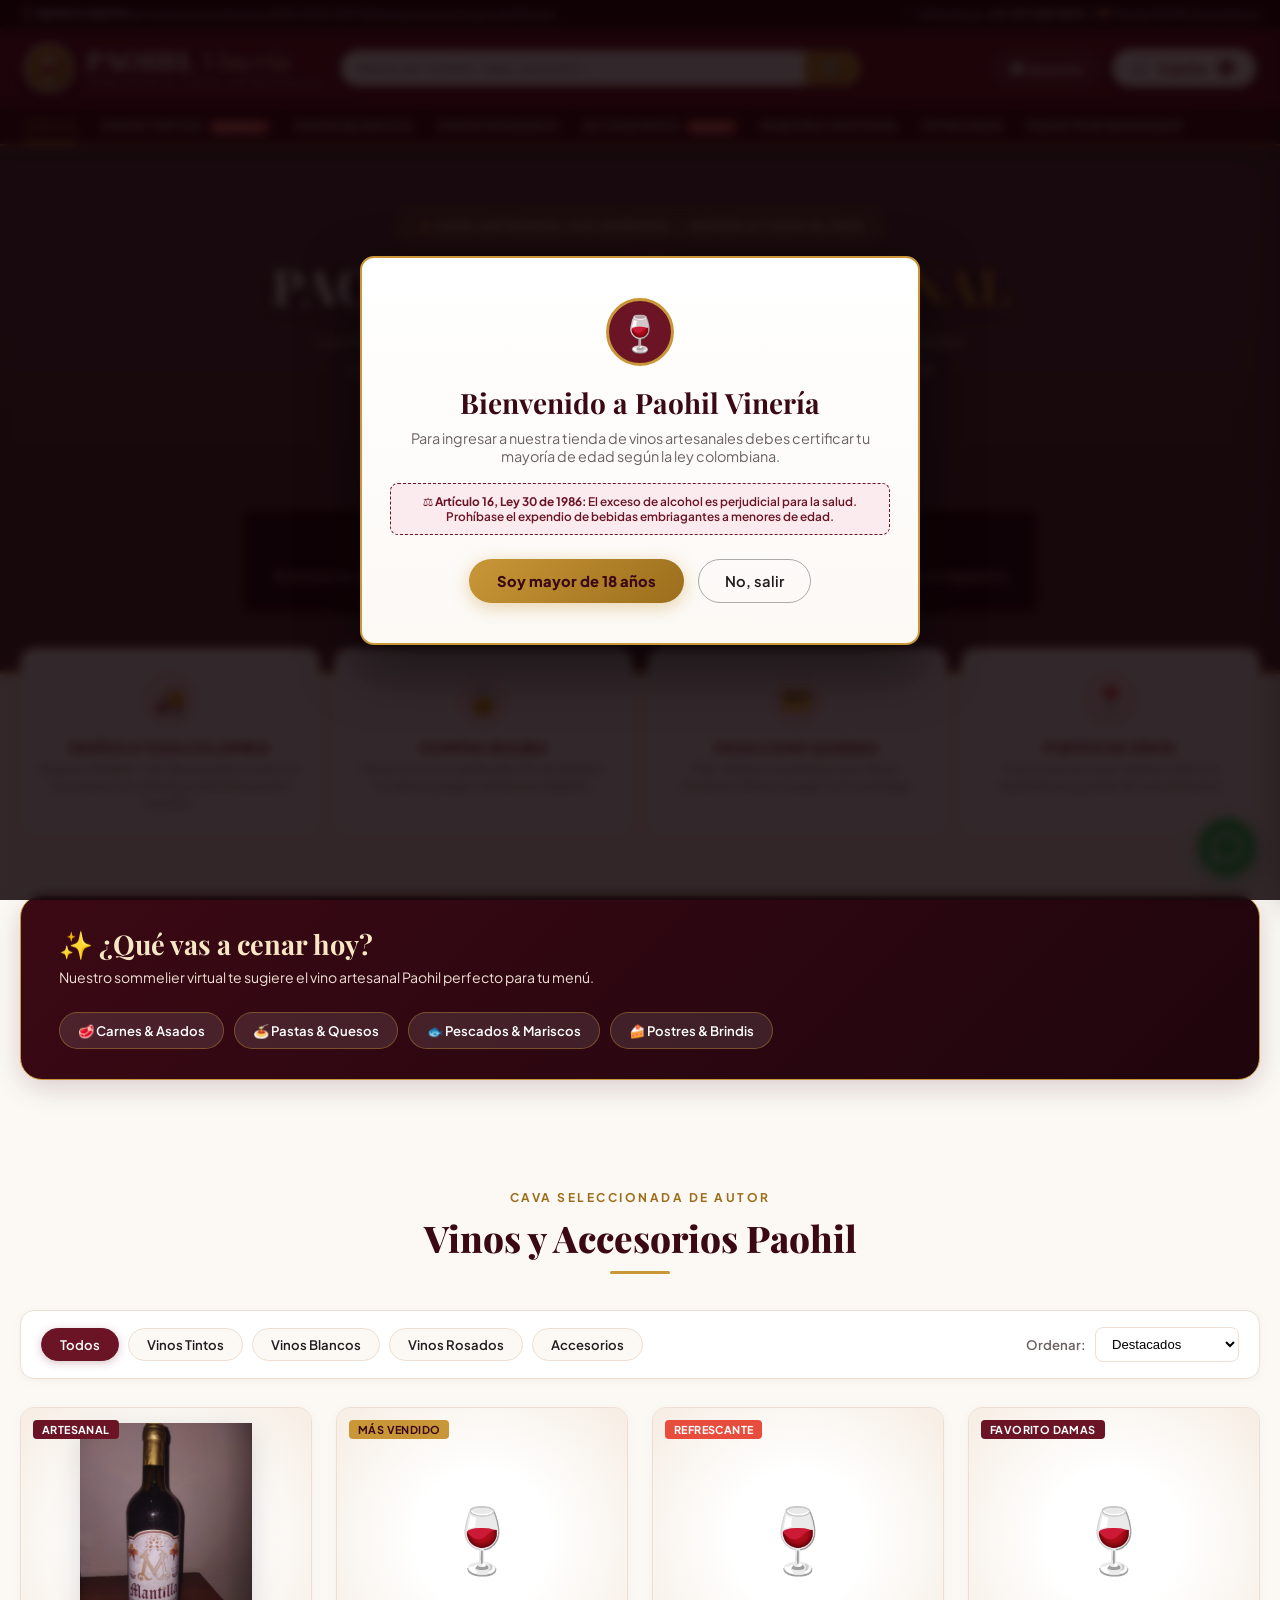
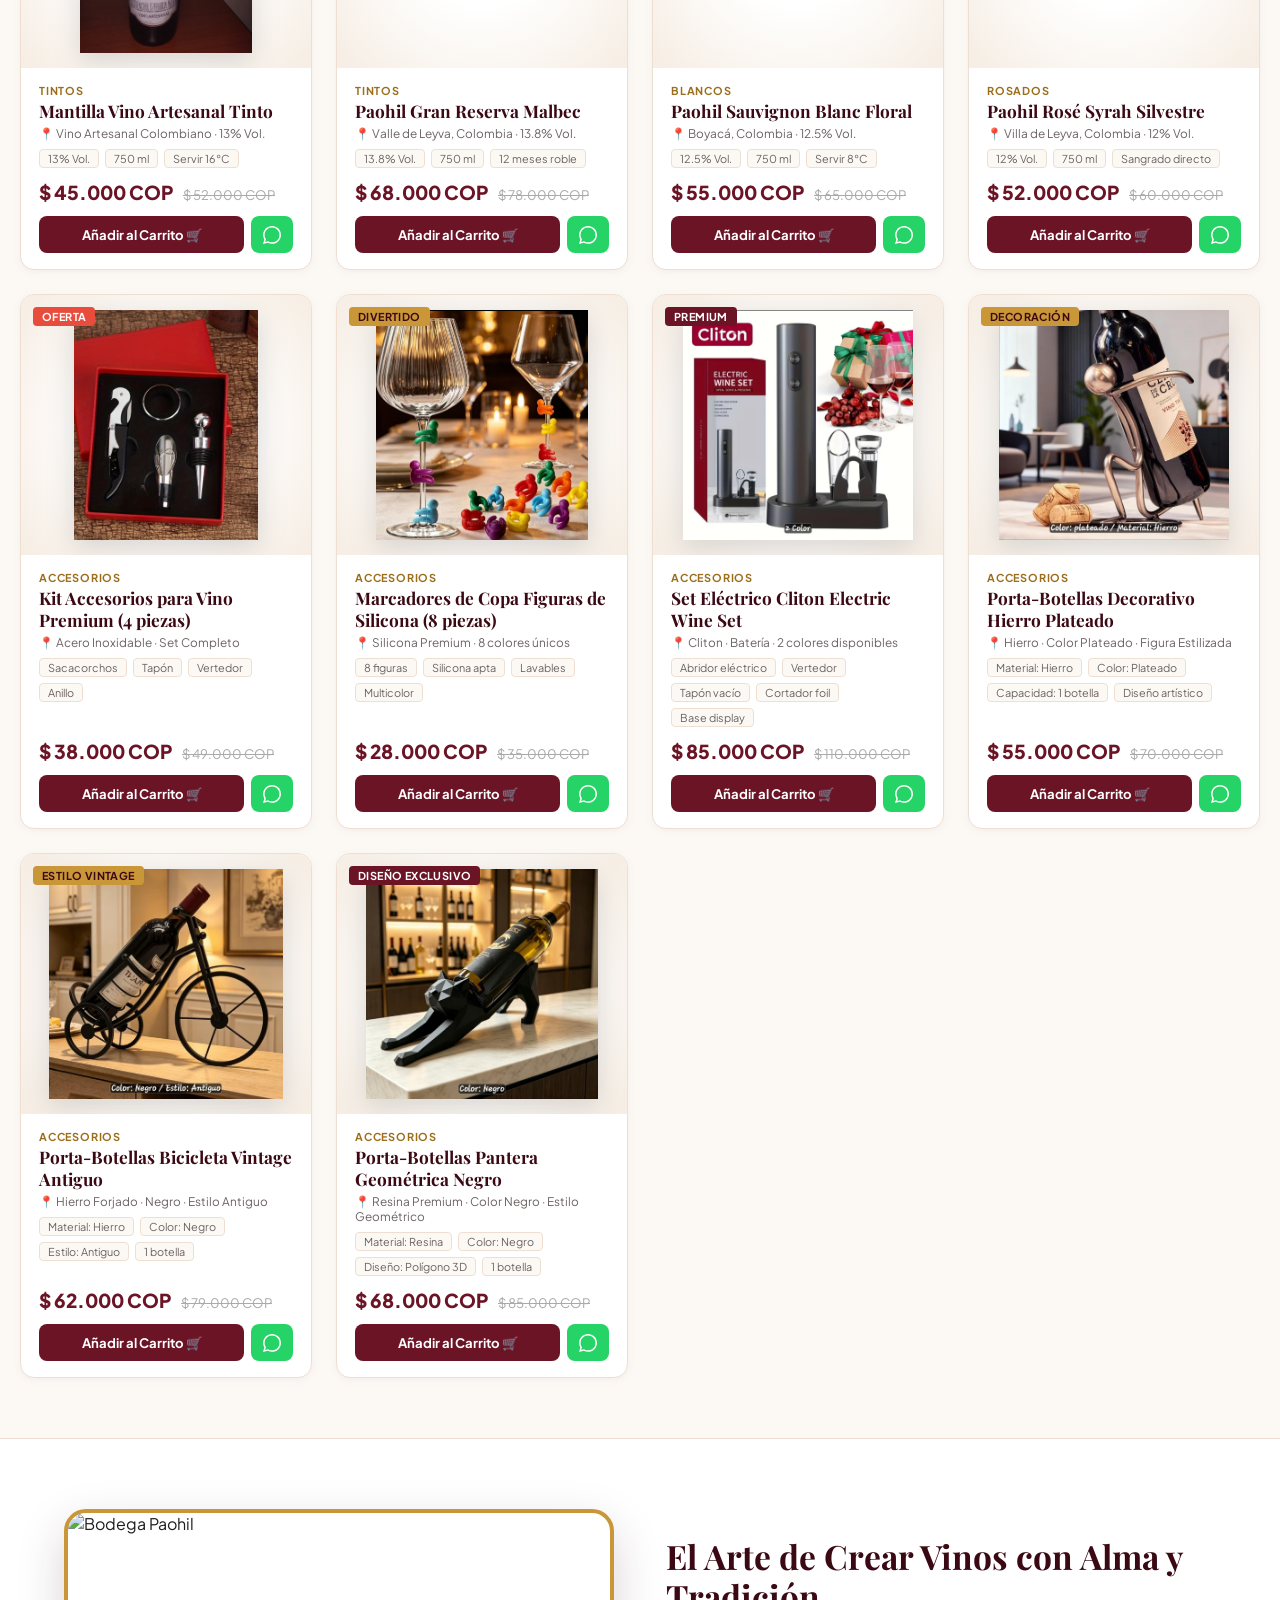
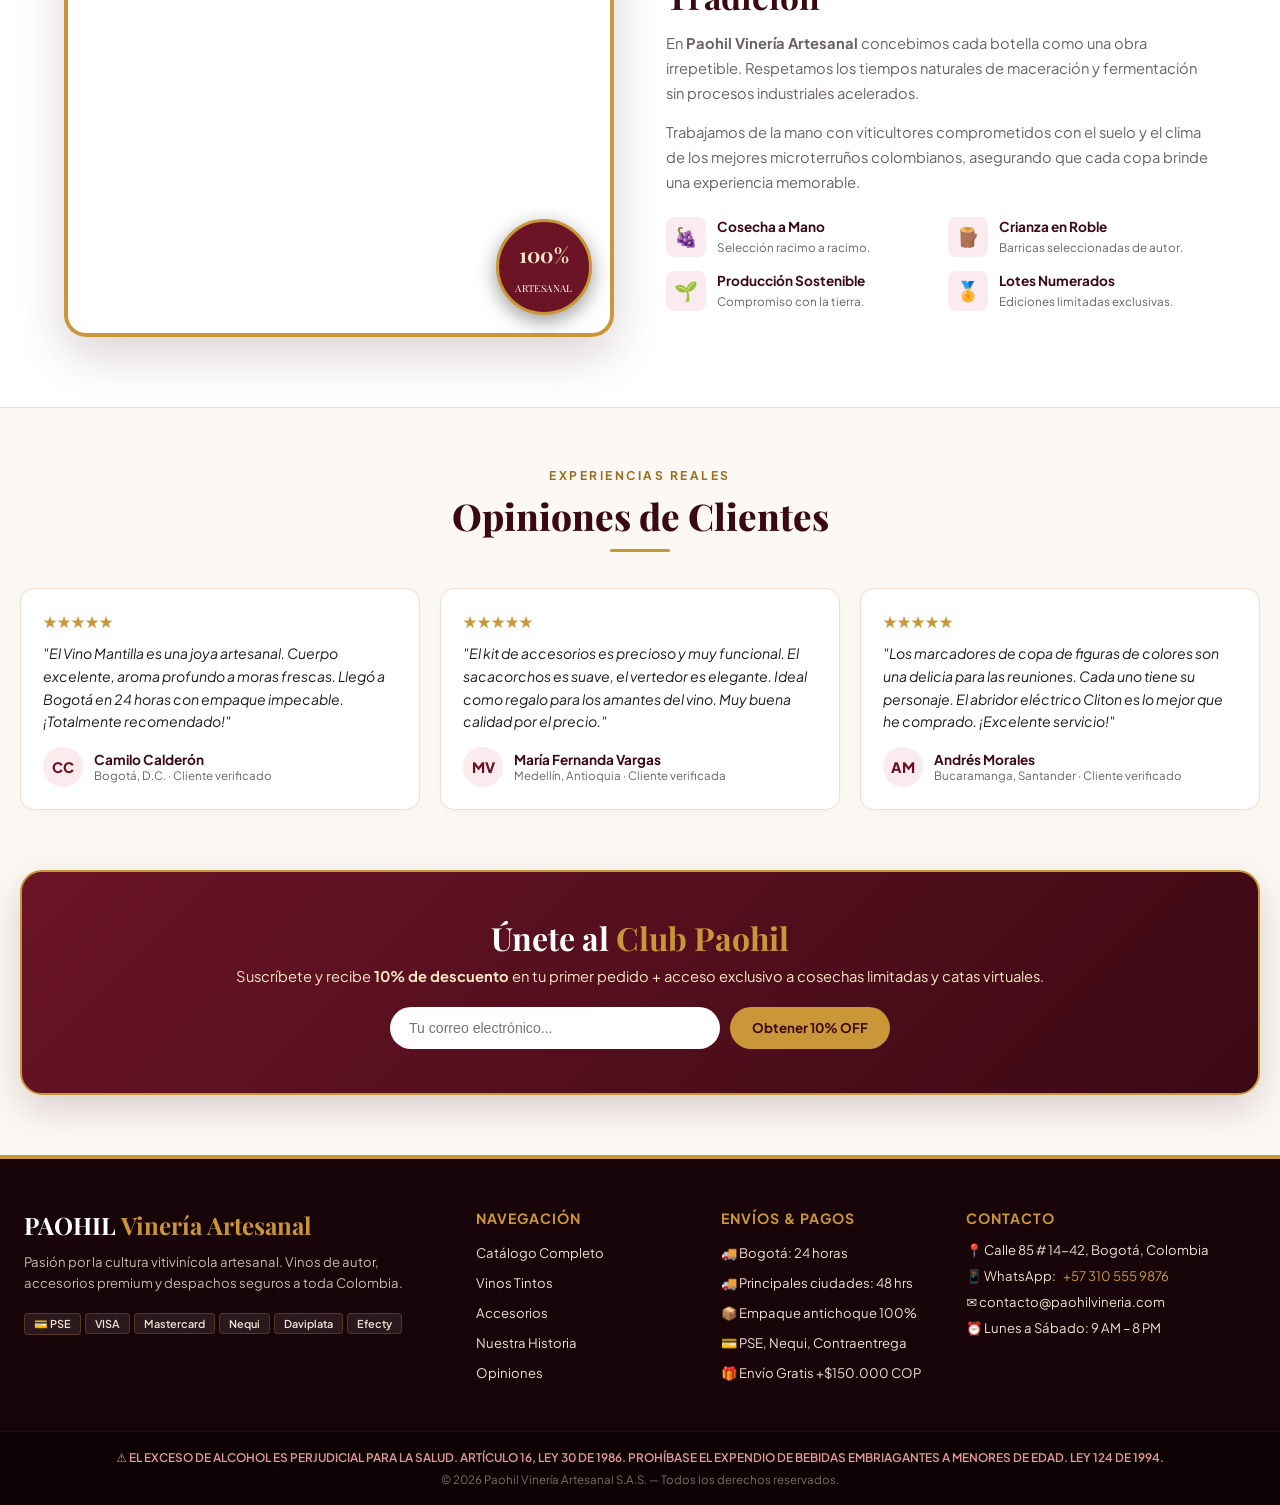
==== commit 710fe715: "Agregar 2 nuevos porta-botellas: Bicicleta Vintage y Pantera Geometrica con imagenes reales" ====
--- a/index.html
+++ b/index.html
@@ -1214,6 +1214,24 @@
     specs:['Material: Hierro','Color: Plateado','Capacidad: 1 botella','Diseño artístico'],
     desc:'Elegante porta-botellas decorativo en forma de figura humana estilizada fabricado en hierro plateado. Equilibra la botella en ángulo diagonal perfecto para exhibición. Pieza de arte funcional para tu comedor, sala o bar.',
     tasting:{ vista:'Figura metálica plateada mate con acabado artístico premium.', nariz:'N/A — Accesorio decorativo.', boca:'N/A — Accesorio', maridaje:'Decora tu sala, comedor, bar o bodega. Perfecto para regalar en ocasiones especiales.' }
+  },
+  {
+    id:'a5', name:'Porta-Botellas Bicicleta Vintage Antiguo', cat:'accesorios', price:62000, oldPrice:79000,
+    badge:'Estilo Vintage', badgeType:'badge-gold',
+    img:'images/portabotellas_bicicleta.jpg',
+    origin:'Hierro Forjado · Negro · Estilo Antiguo', pairing:null,
+    specs:['Material: Hierro','Color: Negro','Estilo: Antiguo','1 botella'],
+    desc:'Espectacular porta-botellas en forma de bicicleta de tres ruedas estilo vintage. Fabricado en hierro forjado negro de alta resistencia. Pieza de decoración artística que convierte cualquier espacio en un rincón de elegancia y carácter. Ideal para comedores, bares y salas de estar.',
+    tasting:{ vista:'Hierro negro mate con forma de triciclo vintage de tres ruedas.', nariz:'N/A — Accesorio decorativo de metal inodoro.', boca:'N/A — Accesorio', maridaje:'Decora tu comedor, sala, bar en casa o espacio de reunión. El regalo perfecto para coleccionistas y amantes del vino.' }
+  },
+  {
+    id:'a6', name:'Porta-Botellas Pantera Geométrica Negro', cat:'accesorios', price:68000, oldPrice:85000,
+    badge:'Diseño Exclusivo', badgeType:'badge-wine',
+    img:'images/portabotellas_pantera.jpg',
+    origin:'Resina Premium · Color Negro · Estilo Geométrico', pairing:null,
+    specs:['Material: Resina','Color: Negro','Diseño: Polígono 3D','1 botella'],
+    desc:'Sofisticado porta-botellas con diseño de pantera en postura de estiramiento estilo low-poly geométrico. Fabricado en resina de alta calidad con acabado negro mate brillante. Una obra de arte moderna y funcional que eleva la presentación de tu vino favorito a un nivel de lujo.',
+    tasting:{ vista:'Figura de pantera geométrica negra en acabado mate satinado premium.', nariz:'N/A — Resina inodora apta para decoración.', boca:'N/A — Accesorio', maridaje:'Decora tu barra de licores, mesón o sala con estilo. Perfecto para regalar en aniversarios, cumpleaños y ocasiones especiales.' }
   }
 ];
 
